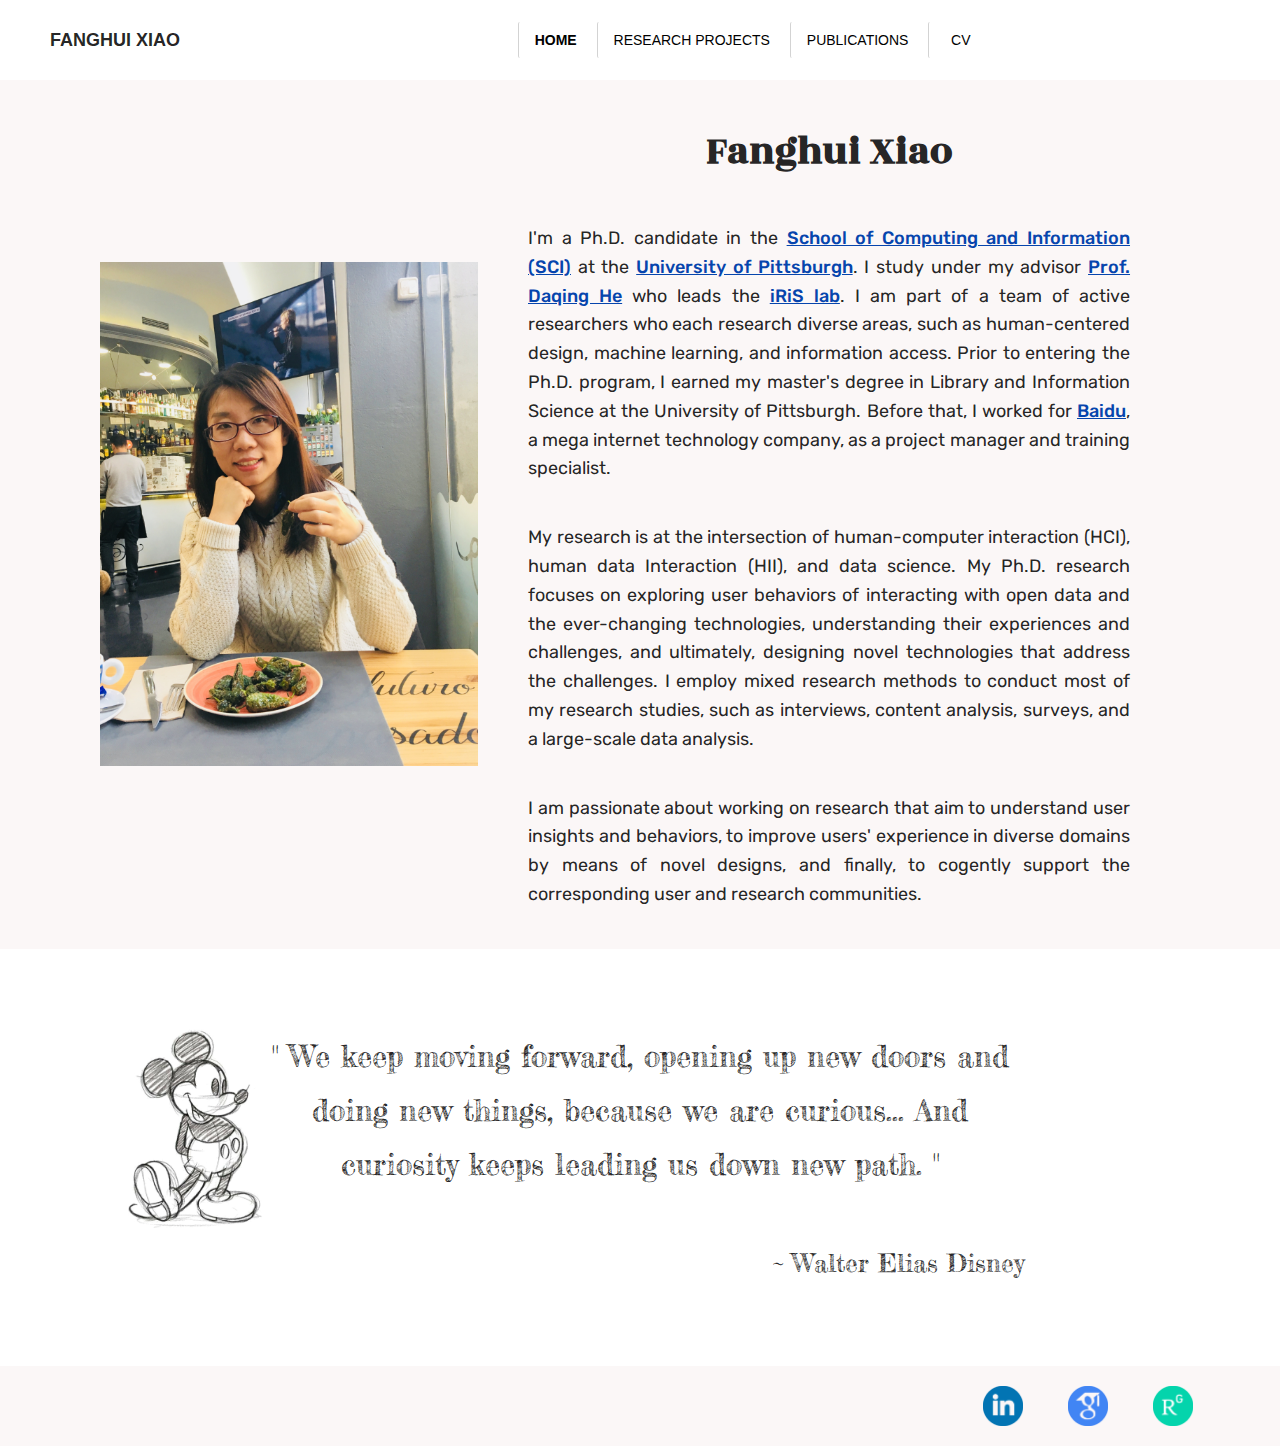
==== index.html @ 2501ea3d "Version 1.2" ====
<HTML xmlns:v="urn:schemas-microsoft-com:vml" xmlns:o="urn:schemas-microsoft-com:office:office">
<HEAD>
    <META http-equiv="Content-Type" content="text/html;charset=gb2312">
    <TITLE>Welcome to Fanghui Xiao Homepage</TITLE>
    <meta http-equiv="pragma" content="no-cache">
    <meta http-equiv="cache-control" content="no-cache, must-revalidate">
    <meta http-equiv="expires" content="0">
    <meta http-equiv="Content-Type" content="text/html; charset=gb2312">
    <meta name="viewport" content="user-scalable=no">
    <meta name="viewport" content="initial-scale=1,maximum-scale=1">
    <link rel="stylesheet" href="css/material.min.css">
    <link rel="stylesheet" href="css/homePage.css">
    <link rel="stylesheet" href="https://fonts.googleapis.com/icon?family=Material+Icons">
    <link rel="preconnect" href="https://fonts.googleapis.com">
    <link rel="preconnect" href="https://fonts.gstatic.com" crossorigin>
    <link href="https://fonts.googleapis.com/css2?family=Rozha+One&display=swap" rel="stylesheet">
    <link href="https://fonts.googleapis.com/css2?family=Fredericka+the+Great&display=swap" rel="stylesheet">
    <link href="https://fonts.googleapis.com/css2?family=Rubik&display=swap" rel="stylesheet">
    <script type="text/javascript" src="js/material.min.js"></script>
    <script type="text/javascript" src="js/jquery-3.6.0.min.js"></script>
    <script type="text/javascript" src="js/indexSetup.js"></script>
    <script type="text/javascript" src="js/publicAction.js"></script>

</HEAD>
<BODY>
    <div id="homePage">
        <div id='mhead'>
            <div id='mName' onClick="jumpPage(this.id);">FANGHUI XIAO</div>
            <div id='mMenu'>
                <button id='homeBtn' class="mButton btnAct mdl-button mdl-js-button mdl-js-ripple-effect" onClick="jumpPage(this.id);">
                    Home
                </button>
                <button id='researchBtn' class="mButton mdl-button mdl-js-button mdl-js-ripple-effect" onClick="jumpPage(this.id);">
                    Research Projects
                </button>
                <button id='publicationsBtn' class="mButton mdl-button mdl-js-button mdl-js-ripple-effect" onClick="jumpPage(this.id);">
                    Publications
                </button>
                <button id='cvBtn' class="mButton mdl-button mdl-js-button mdl-js-ripple-effect" onClick="jumpPage(this.id);">
                    CV
                </button>
            </div>
        </div>
        <div id='mbody'>
            <div id='introBx'>
                <div id='intro'>
                    <div id="photoBx">
                        <img class='photo' src="css/images/SunnyXiao.jpg">
                    </div>
                    <div id='introTxtBx'>
                        <div class='introNameTxt'>Fanghui Xiao</div>
                        <div class='introTxt'>I'm a Ph.D. candidate in the <a style="color:#0645AD" href="https://www.sci.pitt.edu/">School of Computing and Information (SCI)</a> at the <a style="color:#0645AD" href="https://www.pitt.edu/">University of Pittsburgh</a>. I study under my advisor <a style="color:#0645AD" href="https://sites.pitt.edu/~dah44/">Prof. Daqing He</a> who leads the <a style="color:#0645AD" href="http://crystal.exp.sis.pitt.edu:8080/iris/">iRiS lab</a>. I am part of a team of active researchers who each research diverse areas, such as human-centered design, machine learning, and information access. Prior to entering the Ph.D. program, I earned my master's degree in Library and Information Science at the University of Pittsburgh. Before that, I worked for <a style="color:#0645AD" href="https://www.baidu.com/">Baidu</a>, a mega internet technology company, as a project manager and training specialist.</div>
                        <div class='introTxt'>My research is at the intersection of human-computer interaction (HCI), human data Interaction (HII), and data science. My Ph.D. research focuses on exploring user behaviors of interacting with open data and the ever-changing technologies, understanding their experiences and challenges, and ultimately, designing novel technologies that address the challenges. I employ mixed research methods to conduct most of my research studies, such as interviews, content analysis, surveys, and a large-scale data analysis.</div>
                        <div class='introTxt'>I am passionate about working on research that aim to understand user insights and behaviors, to improve users' experience in diverse domains by means of novel designs, and finally, to cogently support the corresponding user and research communities.</div>
                    </div>
                </div>
            </div>
            <div id='mottoBx'>
                <div id='mickyBx'>
                    <img class='photo' src="css/images/micky.png"/>
                </div>
                <div id='mottoTxt'>
                    " We keep moving forward, opening up new doors and doing new things, because we are curious... And curiosity keeps leading us down new path. "
                </div>
                <div id='mottoName'>
                    ~ Walter Elias Disney
                </div>
            </div>
        </div>
        <div id='mfoot'>
            <div id='mIconBx'>
                <div class='linkBx'>
                    <a href="https://www.linkedin.com/in/fanghui-xiao0304/">
                        <img class='linkIcon' src="css/images/LinkedIn_icon.png">
                    </a>
                </div>
                <div class='linkBx'>
                    <a href="https://scholar.google.com/citations?user=U2pZasgAAAAJ&hl=en">
                        <img class='linkIcon' src="css/images/GoogleScholar_icon.png">
                    </a>
                </div>
                <div class='linkBx'>
                    <a href="https://www.researchgate.net/profile/Fanghui-Xiao/">
                        <img class='linkIcon' src="css/images/ResearchGate_icon.png">
                    </a>
                </div>
            </div>
        </div>
    </div>
</BODY>
</HTML>
---- css/material.min.css ----
/**
 * material-design-lite - Material Design Components in CSS, JS and HTML
 * @version v1.3.0
 * @license Apache-2.0
 * @copyright 2015 Google, Inc.
 * @link https://github.com/google/material-design-lite
 */
@charset "UTF-8";html{color:rgba(0,0,0,.87)}::-moz-selection{background:#b3d4fc;text-shadow:none}::selection{background:#b3d4fc;text-shadow:none}hr{display:block;height:1px;border:0;border-top:1px solid #ccc;margin:1em 0;padding:0}audio,canvas,iframe,img,svg,video{vertical-align:middle}fieldset{border:0;margin:0;padding:0}textarea{resize:vertical}.browserupgrade{margin:.2em 0;background:#ccc;color:#000;padding:.2em 0}.hidden{display:none!important}.visuallyhidden{border:0;clip:rect(0 0 0 0);height:1px;margin:-1px;overflow:hidden;padding:0;position:absolute;width:1px}.visuallyhidden.focusable:active,.visuallyhidden.focusable:focus{clip:auto;height:auto;margin:0;overflow:visible;position:static;width:auto}.invisible{visibility:hidden}.clearfix:before,.clearfix:after{content:" ";display:table}.clearfix:after{clear:both}@media print{*,*:before,*:after,*:first-letter{background:transparent!important;color:#000!important;box-shadow:none!important}a,a:visited{text-decoration:underline}a[href]:after{content:" (" attr(href)")"}abbr[title]:after{content:" (" attr(title)")"}a[href^="#"]:after,a[href^="javascript:"]:after{content:""}pre,blockquote{border:1px solid #999;page-break-inside:avoid}thead{display:table-header-group}tr,img{page-break-inside:avoid}img{max-width:100%!important}p,h2,h3{orphans:3;widows:3}h2,h3{page-break-after:avoid}}a,.mdl-accordion,.mdl-button,.mdl-card,.mdl-checkbox,.mdl-dropdown-menu,.mdl-icon-toggle,.mdl-item,.mdl-radio,.mdl-slider,.mdl-switch,.mdl-tabs__tab{-webkit-tap-highlight-color:transparent;-webkit-tap-highlight-color:rgba(255,255,255,0)}html{width:100%;height:100%;-ms-touch-action:manipulation;touch-action:manipulation}body{width:100%;min-height:100%;margin:0}main{display:block}*[hidden]{display:none!important}html,body{font-family:"Helvetica","Arial",sans-serif;font-size:14px;font-weight:400;line-height:20px}h1,h2,h3,h4,h5,h6,p{padding:0}h1 small,h2 small,h3 small,h4 small,h5 small,h6 small{font-family:"Roboto","Helvetica","Arial",sans-serif;font-weight:400;line-height:1.35;letter-spacing:-.02em;opacity:.54;font-size:.6em}h1{font-size:56px;line-height:1.35;letter-spacing:-.02em;margin:24px 0}h1,h2{font-family:"Roboto","Helvetica","Arial",sans-serif;font-weight:400}h2{font-size:45px;line-height:48px}h2,h3{margin:24px 0}h3{font-size:34px;line-height:40px}h3,h4{font-family:"Roboto","Helvetica","Arial",sans-serif;font-weight:400}h4{font-size:24px;line-height:32px;-moz-osx-font-smoothing:grayscale;margin:24px 0 16px}h5{font-size:20px;font-weight:500;line-height:1;letter-spacing:.02em}h5,h6{font-family:"Roboto","Helvetica","Arial",sans-serif;margin:24px 0 16px}h6{font-size:16px;letter-spacing:.04em}h6,p{font-weight:400;line-height:24px}p{font-size:14px;letter-spacing:0;margin:0 0 16px}a{color:#ff4081;font-weight:500}blockquote{font-family:"Roboto","Helvetica","Arial",sans-serif;position:relative;font-size:24px;font-weight:300;font-style:italic;line-height:1.35;letter-spacing:.08em}blockquote:before{position:absolute;left:-.5em;content:'“'}blockquote:after{content:'”';margin-left:-.05em}mark{background-color:#f4ff81}dt{font-weight:700}address{font-size:12px;line-height:1;font-style:normal}address,ul,ol{font-weight:400;letter-spacing:0}ul,ol{font-size:14px;line-height:24px}.mdl-typography--display-4,.mdl-typography--display-4-color-contrast{font-family:"Roboto","Helvetica","Arial",sans-serif;font-size:112px;font-weight:300;line-height:1;letter-spacing:-.04em}.mdl-typography--display-4-color-contrast{opacity:.54}.mdl-typography--display-3,.mdl-typography--display-3-color-contrast{font-family:"Roboto","Helvetica","Arial",sans-serif;font-size:56px;font-weight:400;line-height:1.35;letter-spacing:-.02em}.mdl-typography--display-3-color-contrast{opacity:.54}.mdl-typography--display-2,.mdl-typography--display-2-color-contrast{font-family:"Roboto","Helvetica","Arial",sans-serif;font-size:45px;font-weight:400;line-height:48px}.mdl-typography--display-2-color-contrast{opacity:.54}.mdl-typography--display-1,.mdl-typography--display-1-color-contrast{font-family:"Roboto","Helvetica","Arial",sans-serif;font-size:34px;font-weight:400;line-height:40px}.mdl-typography--display-1-color-contrast{opacity:.54}.mdl-typography--headline,.mdl-typography--headline-color-contrast{font-family:"Roboto","Helvetica","Arial",sans-serif;font-size:24px;font-weight:400;line-height:32px;-moz-osx-font-smoothing:grayscale}.mdl-typography--headline-color-contrast{opacity:.87}.mdl-typography--title,.mdl-typography--title-color-contrast{font-family:"Roboto","Helvetica","Arial",sans-serif;font-size:20px;font-weight:500;line-height:1;letter-spacing:.02em}.mdl-typography--title-color-contrast{opacity:.87}.mdl-typography--subhead,.mdl-typography--subhead-color-contrast{font-family:"Roboto","Helvetica","Arial",sans-serif;font-size:16px;font-weight:400;line-height:24px;letter-spacing:.04em}.mdl-typography--subhead-color-contrast{opacity:.87}.mdl-typography--body-2,.mdl-typography--body-2-color-contrast{font-size:14px;font-weight:700;line-height:24px;letter-spacing:0}.mdl-typography--body-2-color-contrast{opacity:.87}.mdl-typography--body-1,.mdl-typography--body-1-color-contrast{font-size:14px;font-weight:400;line-height:24px;letter-spacing:0}.mdl-typography--body-1-color-contrast{opacity:.87}.mdl-typography--body-2-force-preferred-font,.mdl-typography--body-2-force-preferred-font-color-contrast{font-family:"Roboto","Helvetica","Arial",sans-serif;font-size:14px;font-weight:500;line-height:24px;letter-spacing:0}.mdl-typography--body-2-force-preferred-font-color-contrast{opacity:.87}.mdl-typography--body-1-force-preferred-font,.mdl-typography--body-1-force-preferred-font-color-contrast{font-family:"Roboto","Helvetica","Arial",sans-serif;font-size:14px;font-weight:400;line-height:24px;letter-spacing:0}.mdl-typography--body-1-force-preferred-font-color-contrast{opacity:.87}.mdl-typography--caption,.mdl-typography--caption-force-preferred-font{font-size:12px;font-weight:400;line-height:1;letter-spacing:0}.mdl-typography--caption-force-preferred-font{font-family:"Roboto","Helvetica","Arial",sans-serif}.mdl-typography--caption-color-contrast,.mdl-typography--caption-force-preferred-font-color-contrast{font-size:12px;font-weight:400;line-height:1;letter-spacing:0;opacity:.54}.mdl-typography--caption-force-preferred-font-color-contrast,.mdl-typography--menu{font-family:"Roboto","Helvetica","Arial",sans-serif}.mdl-typography--menu{font-size:14px;font-weight:500;line-height:1;letter-spacing:0}.mdl-typography--menu-color-contrast{opacity:.87}.mdl-typography--menu-color-contrast,.mdl-typography--button,.mdl-typography--button-color-contrast{font-family:"Roboto","Helvetica","Arial",sans-serif;font-size:14px;font-weight:500;line-height:1;letter-spacing:0}.mdl-typography--button,.mdl-typography--button-color-contrast{text-transform:uppercase}.mdl-typography--button-color-contrast{opacity:.87}.mdl-typography--text-left{text-align:left}.mdl-typography--text-right{text-align:right}.mdl-typography--text-center{text-align:center}.mdl-typography--text-justify{text-align:justify}.mdl-typography--text-nowrap{white-space:nowrap}.mdl-typography--text-lowercase{text-transform:lowercase}.mdl-typography--text-uppercase{text-transform:uppercase}.mdl-typography--text-capitalize{text-transform:capitalize}.mdl-typography--font-thin{font-weight:200!important}.mdl-typography--font-light{font-weight:300!important}.mdl-typography--font-regular{font-weight:400!important}.mdl-typography--font-medium{font-weight:500!important}.mdl-typography--font-bold{font-weight:700!important}.mdl-typography--font-black{font-weight:900!important}.material-icons{font-family:'Material Icons';font-weight:400;font-style:normal;font-size:24px;line-height:1;letter-spacing:normal;text-transform:none;display:inline-block;word-wrap:normal;-moz-font-feature-settings:'liga';font-feature-settings:'liga';-webkit-font-feature-settings:'liga';-webkit-font-smoothing:antialiased}.mdl-color-text--red{color:#f44336 !important}.mdl-color--red{background-color:#f44336 !important}.mdl-color-text--red-50{color:#ffebee !important}.mdl-color--red-50{background-color:#ffebee !important}.mdl-color-text--red-100{color:#ffcdd2 !important}.mdl-color--red-100{background-color:#ffcdd2 !important}.mdl-color-text--red-200{color:#ef9a9a !important}.mdl-color--red-200{background-color:#ef9a9a !important}.mdl-color-text--red-300{color:#e57373 !important}.mdl-color--red-300{background-color:#e57373 !important}.mdl-color-text--red-400{color:#ef5350 !important}.mdl-color--red-400{background-color:#ef5350 !important}.mdl-color-text--red-500{color:#f44336 !important}.mdl-color--red-500{background-color:#f44336 !important}.mdl-color-text--red-600{color:#e53935 !important}.mdl-color--red-600{background-color:#e53935 !important}.mdl-color-text--red-700{color:#d32f2f !important}.mdl-color--red-700{background-color:#d32f2f !important}.mdl-color-text--red-800{color:#c62828 !important}.mdl-color--red-800{background-color:#c62828 !important}.mdl-color-text--red-900{color:#b71c1c !important}.mdl-color--red-900{background-color:#b71c1c !important}.mdl-color-text--red-A100{color:#ff8a80 !important}.mdl-color--red-A100{background-color:#ff8a80 !important}.mdl-color-text--red-A200{color:#ff5252 !important}.mdl-color--red-A200{background-color:#ff5252 !important}.mdl-color-text--red-A400{color:#ff1744 !important}.mdl-color--red-A400{background-color:#ff1744 !important}.mdl-color-text--red-A700{color:#d50000 !important}.mdl-color--red-A700{background-color:#d50000 !important}.mdl-color-text--pink{color:#e91e63 !important}.mdl-color--pink{background-color:#e91e63 !important}.mdl-color-text--pink-50{color:#fce4ec !important}.mdl-color--pink-50{background-color:#fce4ec !important}.mdl-color-text--pink-100{color:#f8bbd0 !important}.mdl-color--pink-100{background-color:#f8bbd0 !important}.mdl-color-text--pink-200{color:#f48fb1 !important}.mdl-color--pink-200{background-color:#f48fb1 !important}.mdl-color-text--pink-300{color:#f06292 !important}.mdl-color--pink-300{background-color:#f06292 !important}.mdl-color-text--pink-400{color:#ec407a !important}.mdl-color--pink-400{background-color:#ec407a !important}.mdl-color-text--pink-500{color:#e91e63 !important}.mdl-color--pink-500{background-color:#e91e63 !important}.mdl-color-text--pink-600{color:#d81b60 !important}.mdl-color--pink-600{background-color:#d81b60 !important}.mdl-color-text--pink-700{color:#c2185b !important}.mdl-color--pink-700{background-color:#c2185b !important}.mdl-color-text--pink-800{color:#ad1457 !important}.mdl-color--pink-800{background-color:#ad1457 !important}.mdl-color-text--pink-900{color:#880e4f !important}.mdl-color--pink-900{background-color:#880e4f !important}.mdl-color-text--pink-A100{color:#ff80ab !important}.mdl-color--pink-A100{background-color:#ff80ab !important}.mdl-color-text--pink-A200{color:#ff4081 !important}.mdl-color--pink-A200{background-color:#ff4081 !important}.mdl-color-text--pink-A400{color:#f50057 !important}.mdl-color--pink-A400{background-color:#f50057 !important}.mdl-color-text--pink-A700{color:#c51162 !important}.mdl-color--pink-A700{background-color:#c51162 !important}.mdl-color-text--purple{color:#9c27b0 !important}.mdl-color--purple{background-color:#9c27b0 !important}.mdl-color-text--purple-50{color:#f3e5f5 !important}.mdl-color--purple-50{background-color:#f3e5f5 !important}.mdl-color-text--purple-100{color:#e1bee7 !important}.mdl-color--purple-100{background-color:#e1bee7 !important}.mdl-color-text--purple-200{color:#ce93d8 !important}.mdl-color--purple-200{background-color:#ce93d8 !important}.mdl-color-text--purple-300{color:#ba68c8 !important}.mdl-color--purple-300{background-color:#ba68c8 !important}.mdl-color-text--purple-400{color:#ab47bc !important}.mdl-color--purple-400{background-color:#ab47bc !important}.mdl-color-text--purple-500{color:#9c27b0 !important}.mdl-color--purple-500{background-color:#9c27b0 !important}.mdl-color-text--purple-600{color:#8e24aa !important}.mdl-color--purple-600{background-color:#8e24aa !important}.mdl-color-text--purple-700{color:#7b1fa2 !important}.mdl-color--purple-700{background-color:#7b1fa2 !important}.mdl-color-text--purple-800{color:#6a1b9a !important}.mdl-color--purple-800{background-color:#6a1b9a !important}.mdl-color-text--purple-900{color:#4a148c !important}.mdl-color--purple-900{background-color:#4a148c !important}.mdl-color-text--purple-A100{color:#ea80fc !important}.mdl-color--purple-A100{background-color:#ea80fc !important}.mdl-color-text--purple-A200{color:#e040fb !important}.mdl-color--purple-A200{background-color:#e040fb !important}.mdl-color-text--purple-A400{color:#d500f9 !important}.mdl-color--purple-A400{background-color:#d500f9 !important}.mdl-color-text--purple-A700{color:#a0f !important}.mdl-color--purple-A700{background-color:#a0f !important}.mdl-color-text--deep-purple{color:#673ab7 !important}.mdl-color--deep-purple{background-color:#673ab7 !important}.mdl-color-text--deep-purple-50{color:#ede7f6 !important}.mdl-color--deep-purple-50{background-color:#ede7f6 !important}.mdl-color-text--deep-purple-100{color:#d1c4e9 !important}.mdl-color--deep-purple-100{background-color:#d1c4e9 !important}.mdl-color-text--deep-purple-200{color:#b39ddb !important}.mdl-color--deep-purple-200{background-color:#b39ddb !important}.mdl-color-text--deep-purple-300{color:#9575cd !important}.mdl-color--deep-purple-300{background-color:#9575cd !important}.mdl-color-text--deep-purple-400{color:#7e57c2 !important}.mdl-color--deep-purple-400{background-color:#7e57c2 !important}.mdl-color-text--deep-purple-500{color:#673ab7 !important}.mdl-color--deep-purple-500{background-color:#673ab7 !important}.mdl-color-text--deep-purple-600{color:#5e35b1 !important}.mdl-color--deep-purple-600{background-color:#5e35b1 !important}.mdl-color-text--deep-purple-700{color:#512da8 !important}.mdl-color--deep-purple-700{background-color:#512da8 !important}.mdl-color-text--deep-purple-800{color:#4527a0 !important}.mdl-color--deep-purple-800{background-color:#4527a0 !important}.mdl-color-text--deep-purple-900{color:#311b92 !important}.mdl-color--deep-purple-900{background-color:#311b92 !important}.mdl-color-text--deep-purple-A100{color:#b388ff !important}.mdl-color--deep-purple-A100{background-color:#b388ff !important}.mdl-color-text--deep-purple-A200{color:#7c4dff !important}.mdl-color--deep-purple-A200{background-color:#7c4dff !important}.mdl-color-text--deep-purple-A400{color:#651fff !important}.mdl-color--deep-purple-A400{background-color:#651fff !important}.mdl-color-text--deep-purple-A700{color:#6200ea !important}.mdl-color--deep-purple-A700{background-color:#6200ea !important}.mdl-color-text--indigo{color:#3f51b5 !important}.mdl-color--indigo{background-color:#3f51b5 !important}.mdl-color-text--indigo-50{color:#e8eaf6 !important}.mdl-color--indigo-50{background-color:#e8eaf6 !important}.mdl-color-text--indigo-100{color:#c5cae9 !important}.mdl-color--indigo-100{background-color:#c5cae9 !important}.mdl-color-text--indigo-200{color:#9fa8da !important}.mdl-color--indigo-200{background-color:#9fa8da !important}.mdl-color-text--indigo-300{color:#7986cb !important}.mdl-color--indigo-300{background-color:#7986cb !important}.mdl-color-text--indigo-400{color:#5c6bc0 !important}.mdl-color--indigo-400{background-color:#5c6bc0 !important}.mdl-color-text--indigo-500{color:#3f51b5 !important}.mdl-color--indigo-500{background-color:#3f51b5 !important}.mdl-color-text--indigo-600{color:#3949ab !important}.mdl-color--indigo-600{background-color:#3949ab !important}.mdl-color-text--indigo-700{color:#303f9f !important}.mdl-color--indigo-700{background-color:#303f9f !important}.mdl-color-text--indigo-800{color:#283593 !important}.mdl-color--indigo-800{background-color:#283593 !important}.mdl-color-text--indigo-900{color:#1a237e !important}.mdl-color--indigo-900{background-color:#1a237e !important}.mdl-color-text--indigo-A100{color:#8c9eff !important}.mdl-color--indigo-A100{background-color:#8c9eff !important}.mdl-color-text--indigo-A200{color:#536dfe !important}.mdl-color--indigo-A200{background-color:#536dfe !important}.mdl-color-text--indigo-A400{color:#3d5afe !important}.mdl-color--indigo-A400{background-color:#3d5afe !important}.mdl-color-text--indigo-A700{color:#304ffe !important}.mdl-color--indigo-A700{background-color:#304ffe !important}.mdl-color-text--blue{color:#2196f3 !important}.mdl-color--blue{background-color:#2196f3 !important}.mdl-color-text--blue-50{color:#e3f2fd !important}.mdl-color--blue-50{background-color:#e3f2fd !important}.mdl-color-text--blue-100{color:#bbdefb !important}.mdl-color--blue-100{background-color:#bbdefb !important}.mdl-color-text--blue-200{color:#90caf9 !important}.mdl-color--blue-200{background-color:#90caf9 !important}.mdl-color-text--blue-300{color:#64b5f6 !important}.mdl-color--blue-300{background-color:#64b5f6 !important}.mdl-color-text--blue-400{color:#42a5f5 !important}.mdl-color--blue-400{background-color:#42a5f5 !important}.mdl-color-text--blue-500{color:#2196f3 !important}.mdl-color--blue-500{background-color:#2196f3 !important}.mdl-color-text--blue-600{color:#1e88e5 !important}.mdl-color--blue-600{background-color:#1e88e5 !important}.mdl-color-text--blue-700{color:#1976d2 !important}.mdl-color--blue-700{background-color:#1976d2 !important}.mdl-color-text--blue-800{color:#1565c0 !important}.mdl-color--blue-800{background-color:#1565c0 !important}.mdl-color-text--blue-900{color:#0d47a1 !important}.mdl-color--blue-900{background-color:#0d47a1 !important}.mdl-color-text--blue-A100{color:#82b1ff !important}.mdl-color--blue-A100{background-color:#82b1ff !important}.mdl-color-text--blue-A200{color:#448aff !important}.mdl-color--blue-A200{background-color:#448aff !important}.mdl-color-text--blue-A400{color:#2979ff !important}.mdl-color--blue-A400{background-color:#2979ff !important}.mdl-color-text--blue-A700{color:#2962ff !important}.mdl-color--blue-A700{background-color:#2962ff !important}.mdl-color-text--light-blue{color:#03a9f4 !important}.mdl-color--light-blue{background-color:#03a9f4 !important}.mdl-color-text--light-blue-50{color:#e1f5fe !important}.mdl-color--light-blue-50{background-color:#e1f5fe !important}.mdl-color-text--light-blue-100{color:#b3e5fc !important}.mdl-color--light-blue-100{background-color:#b3e5fc !important}.mdl-color-text--light-blue-200{color:#81d4fa !important}.mdl-color--light-blue-200{background-color:#81d4fa !important}.mdl-color-text--light-blue-300{color:#4fc3f7 !important}.mdl-color--light-blue-300{background-color:#4fc3f7 !important}.mdl-color-text--light-blue-400{color:#29b6f6 !important}.mdl-color--light-blue-400{background-color:#29b6f6 !important}.mdl-color-text--light-blue-500{color:#03a9f4 !important}.mdl-color--light-blue-500{background-color:#03a9f4 !important}.mdl-color-text--light-blue-600{color:#039be5 !important}.mdl-color--light-blue-600{background-color:#039be5 !important}.mdl-color-text--light-blue-700{color:#0288d1 !important}.mdl-color--light-blue-700{background-color:#0288d1 !important}.mdl-color-text--light-blue-800{color:#0277bd !important}.mdl-color--light-blue-800{background-color:#0277bd !important}.mdl-color-text--light-blue-900{color:#01579b !important}.mdl-color--light-blue-900{background-color:#01579b !important}.mdl-color-text--light-blue-A100{color:#80d8ff !important}.mdl-color--light-blue-A100{background-color:#80d8ff !important}.mdl-color-text--light-blue-A200{color:#40c4ff !important}.mdl-color--light-blue-A200{background-color:#40c4ff !important}.mdl-color-text--light-blue-A400{color:#00b0ff !important}.mdl-color--light-blue-A400{background-color:#00b0ff !important}.mdl-color-text--light-blue-A700{color:#0091ea !important}.mdl-color--light-blue-A700{background-color:#0091ea !important}.mdl-color-text--cyan{color:#00bcd4 !important}.mdl-color--cyan{background-color:#00bcd4 !important}.mdl-color-text--cyan-50{color:#e0f7fa !important}.mdl-color--cyan-50{background-color:#e0f7fa !important}.mdl-color-text--cyan-100{color:#b2ebf2 !important}.mdl-color--cyan-100{background-color:#b2ebf2 !important}.mdl-color-text--cyan-200{color:#80deea !important}.mdl-color--cyan-200{background-color:#80deea !important}.mdl-color-text--cyan-300{color:#4dd0e1 !important}.mdl-color--cyan-300{background-color:#4dd0e1 !important}.mdl-color-text--cyan-400{color:#26c6da !important}.mdl-color--cyan-400{background-color:#26c6da !important}.mdl-color-text--cyan-500{color:#00bcd4 !important}.mdl-color--cyan-500{background-color:#00bcd4 !important}.mdl-color-text--cyan-600{color:#00acc1 !important}.mdl-color--cyan-600{background-color:#00acc1 !important}.mdl-color-text--cyan-700{color:#0097a7 !important}.mdl-color--cyan-700{background-color:#0097a7 !important}.mdl-color-text--cyan-800{color:#00838f !important}.mdl-color--cyan-800{background-color:#00838f !important}.mdl-color-text--cyan-900{color:#006064 !important}.mdl-color--cyan-900{background-color:#006064 !important}.mdl-color-text--cyan-A100{color:#84ffff !important}.mdl-color--cyan-A100{background-color:#84ffff !important}.mdl-color-text--cyan-A200{color:#18ffff !important}.mdl-color--cyan-A200{background-color:#18ffff !important}.mdl-color-text--cyan-A400{color:#00e5ff !important}.mdl-color--cyan-A400{background-color:#00e5ff !important}.mdl-color-text--cyan-A700{color:#00b8d4 !important}.mdl-color--cyan-A700{background-color:#00b8d4 !important}.mdl-color-text--teal{color:#009688 !important}.mdl-color--teal{background-color:#009688 !important}.mdl-color-text--teal-50{color:#e0f2f1 !important}.mdl-color--teal-50{background-color:#e0f2f1 !important}.mdl-color-text--teal-100{color:#b2dfdb !important}.mdl-color--teal-100{background-color:#b2dfdb !important}.mdl-color-text--teal-200{color:#80cbc4 !important}.mdl-color--teal-200{background-color:#80cbc4 !important}.mdl-color-text--teal-300{color:#4db6ac !important}.mdl-color--teal-300{background-color:#4db6ac !important}.mdl-color-text--teal-400{color:#26a69a !important}.mdl-color--teal-400{background-color:#26a69a !important}.mdl-color-text--teal-500{color:#009688 !important}.mdl-color--teal-500{background-color:#009688 !important}.mdl-color-text--teal-600{color:#00897b !important}.mdl-color--teal-600{background-color:#00897b !important}.mdl-color-text--teal-700{color:#00796b !important}.mdl-color--teal-700{background-color:#00796b !important}.mdl-color-text--teal-800{color:#00695c !important}.mdl-color--teal-800{background-color:#00695c !important}.mdl-color-text--teal-900{color:#004d40 !important}.mdl-color--teal-900{background-color:#004d40 !important}.mdl-color-text--teal-A100{color:#a7ffeb !important}.mdl-color--teal-A100{background-color:#a7ffeb !important}.mdl-color-text--teal-A200{color:#64ffda !important}.mdl-color--teal-A200{background-color:#64ffda !important}.mdl-color-text--teal-A400{color:#1de9b6 !important}.mdl-color--teal-A400{background-color:#1de9b6 !important}.mdl-color-text--teal-A700{color:#00bfa5 !important}.mdl-color--teal-A700{background-color:#00bfa5 !important}.mdl-color-text--green{color:#4caf50 !important}.mdl-color--green{background-color:#4caf50 !important}.mdl-color-text--green-50{color:#e8f5e9 !important}.mdl-color--green-50{background-color:#e8f5e9 !important}.mdl-color-text--green-100{color:#c8e6c9 !important}.mdl-color--green-100{background-color:#c8e6c9 !important}.mdl-color-text--green-200{color:#a5d6a7 !important}.mdl-color--green-200{background-color:#a5d6a7 !important}.mdl-color-text--green-300{color:#81c784 !important}.mdl-color--green-300{background-color:#81c784 !important}.mdl-color-text--green-400{color:#66bb6a !important}.mdl-color--green-400{background-color:#66bb6a !important}.mdl-color-text--green-500{color:#4caf50 !important}.mdl-color--green-500{background-color:#4caf50 !important}.mdl-color-text--green-600{color:#43a047 !important}.mdl-color--green-600{background-color:#43a047 !important}.mdl-color-text--green-700{color:#388e3c !important}.mdl-color--green-700{background-color:#388e3c !important}.mdl-color-text--green-800{color:#2e7d32 !important}.mdl-color--green-800{background-color:#2e7d32 !important}.mdl-color-text--green-900{color:#1b5e20 !important}.mdl-color--green-900{background-color:#1b5e20 !important}.mdl-color-text--green-A100{color:#b9f6ca !important}.mdl-color--green-A100{background-color:#b9f6ca !important}.mdl-color-text--green-A200{color:#69f0ae !important}.mdl-color--green-A200{background-color:#69f0ae !important}.mdl-color-text--green-A400{color:#00e676 !important}.mdl-color--green-A400{background-color:#00e676 !important}.mdl-color-text--green-A700{color:#00c853 !important}.mdl-color--green-A700{background-color:#00c853 !important}.mdl-color-text--light-green{color:#8bc34a !important}.mdl-color--light-green{background-color:#8bc34a !important}.mdl-color-text--light-green-50{color:#f1f8e9 !important}.mdl-color--light-green-50{background-color:#f1f8e9 !important}.mdl-color-text--light-green-100{color:#dcedc8 !important}.mdl-color--light-green-100{background-color:#dcedc8 !important}.mdl-color-text--light-green-200{color:#c5e1a5 !important}.mdl-color--light-green-200{background-color:#c5e1a5 !important}.mdl-color-text--light-green-300{color:#aed581 !important}.mdl-color--light-green-300{background-color:#aed581 !important}.mdl-color-text--light-green-400{color:#9ccc65 !important}.mdl-color--light-green-400{background-color:#9ccc65 !important}.mdl-color-text--light-green-500{color:#8bc34a !important}.mdl-color--light-green-500{background-color:#8bc34a !important}.mdl-color-text--light-green-600{color:#7cb342 !important}.mdl-color--light-green-600{background-color:#7cb342 !important}.mdl-color-text--light-green-700{color:#689f38 !important}.mdl-color--light-green-700{background-color:#689f38 !important}.mdl-color-text--light-green-800{color:#558b2f !important}.mdl-color--light-green-800{background-color:#558b2f !important}.mdl-color-text--light-green-900{color:#33691e !important}.mdl-color--light-green-900{background-color:#33691e !important}.mdl-color-text--light-green-A100{color:#ccff90 !important}.mdl-color--light-green-A100{background-color:#ccff90 !important}.mdl-color-text--light-green-A200{color:#b2ff59 !important}.mdl-color--light-green-A200{background-color:#b2ff59 !important}.mdl-color-text--light-green-A400{color:#76ff03 !important}.mdl-color--light-green-A400{background-color:#76ff03 !important}.mdl-color-text--light-green-A700{color:#64dd17 !important}.mdl-color--light-green-A700{background-color:#64dd17 !important}.mdl-color-text--lime{color:#cddc39 !important}.mdl-color--lime{background-color:#cddc39 !important}.mdl-color-text--lime-50{color:#f9fbe7 !important}.mdl-color--lime-50{background-color:#f9fbe7 !important}.mdl-color-text--lime-100{color:#f0f4c3 !important}.mdl-color--lime-100{background-color:#f0f4c3 !important}.mdl-color-text--lime-200{color:#e6ee9c !important}.mdl-color--lime-200{background-color:#e6ee9c !important}.mdl-color-text--lime-300{color:#dce775 !important}.mdl-color--lime-300{background-color:#dce775 !important}.mdl-color-text--lime-400{color:#d4e157 !important}.mdl-color--lime-400{background-color:#d4e157 !important}.mdl-color-text--lime-500{color:#cddc39 !important}.mdl-color--lime-500{background-color:#cddc39 !important}.mdl-color-text--lime-600{color:#c0ca33 !important}.mdl-color--lime-600{background-color:#c0ca33 !important}.mdl-color-text--lime-700{color:#afb42b !important}.mdl-color--lime-700{background-color:#afb42b !important}.mdl-color-text--lime-800{color:#9e9d24 !important}.mdl-color--lime-800{background-color:#9e9d24 !important}.mdl-color-text--lime-900{color:#827717 !important}.mdl-color--lime-900{background-color:#827717 !important}.mdl-color-text--lime-A100{color:#f4ff81 !important}.mdl-color--lime-A100{background-color:#f4ff81 !important}.mdl-color-text--lime-A200{color:#eeff41 !important}.mdl-color--lime-A200{background-color:#eeff41 !important}.mdl-color-text--lime-A400{color:#c6ff00 !important}.mdl-color--lime-A400{background-color:#c6ff00 !important}.mdl-color-text--lime-A700{color:#aeea00 !important}.mdl-color--lime-A700{background-color:#aeea00 !important}.mdl-color-text--yellow{color:#ffeb3b !important}.mdl-color--yellow{background-color:#ffeb3b !important}.mdl-color-text--yellow-50{color:#fffde7 !important}.mdl-color--yellow-50{background-color:#fffde7 !important}.mdl-color-text--yellow-100{color:#fff9c4 !important}.mdl-color--yellow-100{background-color:#fff9c4 !important}.mdl-color-text--yellow-200{color:#fff59d !important}.mdl-color--yellow-200{background-color:#fff59d !important}.mdl-color-text--yellow-300{color:#fff176 !important}.mdl-color--yellow-300{background-color:#fff176 !important}.mdl-color-text--yellow-400{color:#ffee58 !important}.mdl-color--yellow-400{background-color:#ffee58 !important}.mdl-color-text--yellow-500{color:#ffeb3b !important}.mdl-color--yellow-500{background-color:#ffeb3b !important}.mdl-color-text--yellow-600{color:#fdd835 !important}.mdl-color--yellow-600{background-color:#fdd835 !important}.mdl-color-text--yellow-700{color:#fbc02d !important}.mdl-color--yellow-700{background-color:#fbc02d !important}.mdl-color-text--yellow-800{color:#f9a825 !important}.mdl-color--yellow-800{background-color:#f9a825 !important}.mdl-color-text--yellow-900{color:#f57f17 !important}.mdl-color--yellow-900{background-color:#f57f17 !important}.mdl-color-text--yellow-A100{color:#ffff8d !important}.mdl-color--yellow-A100{background-color:#ffff8d !important}.mdl-color-text--yellow-A200{color:#ff0 !important}.mdl-color--yellow-A200{background-color:#ff0 !important}.mdl-color-text--yellow-A400{color:#ffea00 !important}.mdl-color--yellow-A400{background-color:#ffea00 !important}.mdl-color-text--yellow-A700{color:#ffd600 !important}.mdl-color--yellow-A700{background-color:#ffd600 !important}.mdl-color-text--amber{color:#ffc107 !important}.mdl-color--amber{background-color:#ffc107 !important}.mdl-color-text--amber-50{color:#fff8e1 !important}.mdl-color--amber-50{background-color:#fff8e1 !important}.mdl-color-text--amber-100{color:#ffecb3 !important}.mdl-color--amber-100{background-color:#ffecb3 !important}.mdl-color-text--amber-200{color:#ffe082 !important}.mdl-color--amber-200{background-color:#ffe082 !important}.mdl-color-text--amber-300{color:#ffd54f !important}.mdl-color--amber-300{background-color:#ffd54f !important}.mdl-color-text--amber-400{color:#ffca28 !important}.mdl-color--amber-400{background-color:#ffca28 !important}.mdl-color-text--amber-500{color:#ffc107 !important}.mdl-color--amber-500{background-color:#ffc107 !important}.mdl-color-text--amber-600{color:#ffb300 !important}.mdl-color--amber-600{background-color:#ffb300 !important}.mdl-color-text--amber-700{color:#ffa000 !important}.mdl-color--amber-700{background-color:#ffa000 !important}.mdl-color-text--amber-800{color:#ff8f00 !important}.mdl-color--amber-800{background-color:#ff8f00 !important}.mdl-color-text--amber-900{color:#ff6f00 !important}.mdl-color--amber-900{background-color:#ff6f00 !important}.mdl-color-text--amber-A100{color:#ffe57f !important}.mdl-color--amber-A100{background-color:#ffe57f !important}.mdl-color-text--amber-A200{color:#ffd740 !important}.mdl-color--amber-A200{background-color:#ffd740 !important}.mdl-color-text--amber-A400{color:#ffc400 !important}.mdl-color--amber-A400{background-color:#ffc400 !important}.mdl-color-text--amber-A700{color:#ffab00 !important}.mdl-color--amber-A700{background-color:#ffab00 !important}.mdl-color-text--orange{color:#ff9800 !important}.mdl-color--orange{background-color:#ff9800 !important}.mdl-color-text--orange-50{color:#fff3e0 !important}.mdl-color--orange-50{background-color:#fff3e0 !important}.mdl-color-text--orange-100{color:#ffe0b2 !important}.mdl-color--orange-100{background-color:#ffe0b2 !important}.mdl-color-text--orange-200{color:#ffcc80 !important}.mdl-color--orange-200{background-color:#ffcc80 !important}.mdl-color-text--orange-300{color:#ffb74d !important}.mdl-color--orange-300{background-color:#ffb74d !important}.mdl-color-text--orange-400{color:#ffa726 !important}.mdl-color--orange-400{background-color:#ffa726 !important}.mdl-color-text--orange-500{color:#ff9800 !important}.mdl-color--orange-500{background-color:#ff9800 !important}.mdl-color-text--orange-600{color:#fb8c00 !important}.mdl-color--orange-600{background-color:#fb8c00 !important}.mdl-color-text--orange-700{color:#f57c00 !important}.mdl-color--orange-700{background-color:#f57c00 !important}.mdl-color-text--orange-800{color:#ef6c00 !important}.mdl-color--orange-800{background-color:#ef6c00 !important}.mdl-color-text--orange-900{color:#e65100 !important}.mdl-color--orange-900{background-color:#e65100 !important}.mdl-color-text--orange-A100{color:#ffd180 !important}.mdl-color--orange-A100{background-color:#ffd180 !important}.mdl-color-text--orange-A200{color:#ffab40 !important}.mdl-color--orange-A200{background-color:#ffab40 !important}.mdl-color-text--orange-A400{color:#ff9100 !important}.mdl-color--orange-A400{background-color:#ff9100 !important}.mdl-color-text--orange-A700{color:#ff6d00 !important}.mdl-color--orange-A700{background-color:#ff6d00 !important}.mdl-color-text--deep-orange{color:#ff5722 !important}.mdl-color--deep-orange{background-color:#ff5722 !important}.mdl-color-text--deep-orange-50{color:#fbe9e7 !important}.mdl-color--deep-orange-50{background-color:#fbe9e7 !important}.mdl-color-text--deep-orange-100{color:#ffccbc !important}.mdl-color--deep-orange-100{background-color:#ffccbc !important}.mdl-color-text--deep-orange-200{color:#ffab91 !important}.mdl-color--deep-orange-200{background-color:#ffab91 !important}.mdl-color-text--deep-orange-300{color:#ff8a65 !important}.mdl-color--deep-orange-300{background-color:#ff8a65 !important}.mdl-color-text--deep-orange-400{color:#ff7043 !important}.mdl-color--deep-orange-400{background-color:#ff7043 !important}.mdl-color-text--deep-orange-500{color:#ff5722 !important}.mdl-color--deep-orange-500{background-color:#ff5722 !important}.mdl-color-text--deep-orange-600{color:#f4511e !important}.mdl-color--deep-orange-600{background-color:#f4511e !important}.mdl-color-text--deep-orange-700{color:#e64a19 !important}.mdl-color--deep-orange-700{background-color:#e64a19 !important}.mdl-color-text--deep-orange-800{color:#d84315 !important}.mdl-color--deep-orange-800{background-color:#d84315 !important}.mdl-color-text--deep-orange-900{color:#bf360c !important}.mdl-color--deep-orange-900{background-color:#bf360c !important}.mdl-color-text--deep-orange-A100{color:#ff9e80 !important}.mdl-color--deep-orange-A100{background-color:#ff9e80 !important}.mdl-color-text--deep-orange-A200{color:#ff6e40 !important}.mdl-color--deep-orange-A200{background-color:#ff6e40 !important}.mdl-color-text--deep-orange-A400{color:#ff3d00 !important}.mdl-color--deep-orange-A400{background-color:#ff3d00 !important}.mdl-color-text--deep-orange-A700{color:#dd2c00 !important}.mdl-color--deep-orange-A700{background-color:#dd2c00 !important}.mdl-color-text--brown{color:#795548 !important}.mdl-color--brown{background-color:#795548 !important}.mdl-color-text--brown-50{color:#efebe9 !important}.mdl-color--brown-50{background-color:#efebe9 !important}.mdl-color-text--brown-100{color:#d7ccc8 !important}.mdl-color--brown-100{background-color:#d7ccc8 !important}.mdl-color-text--brown-200{color:#bcaaa4 !important}.mdl-color--brown-200{background-color:#bcaaa4 !important}.mdl-color-text--brown-300{color:#a1887f !important}.mdl-color--brown-300{background-color:#a1887f !important}.mdl-color-text--brown-400{color:#8d6e63 !important}.mdl-color--brown-400{background-color:#8d6e63 !important}.mdl-color-text--brown-500{color:#795548 !important}.mdl-color--brown-500{background-color:#795548 !important}.mdl-color-text--brown-600{color:#6d4c41 !important}.mdl-color--brown-600{background-color:#6d4c41 !important}.mdl-color-text--brown-700{color:#5d4037 !important}.mdl-color--brown-700{background-color:#5d4037 !important}.mdl-color-text--brown-800{color:#4e342e !important}.mdl-color--brown-800{background-color:#4e342e !important}.mdl-color-text--brown-900{color:#3e2723 !important}.mdl-color--brown-900{background-color:#3e2723 !important}.mdl-color-text--grey{color:#9e9e9e !important}.mdl-color--grey{background-color:#9e9e9e !important}.mdl-color-text--grey-50{color:#fafafa !important}.mdl-color--grey-50{background-color:#fafafa !important}.mdl-color-text--grey-100{color:#f5f5f5 !important}.mdl-color--grey-100{background-color:#f5f5f5 !important}.mdl-color-text--grey-200{color:#eee !important}.mdl-color--grey-200{background-color:#eee !important}.mdl-color-text--grey-300{color:#e0e0e0 !important}.mdl-color--grey-300{background-color:#e0e0e0 !important}.mdl-color-text--grey-400{color:#bdbdbd !important}.mdl-color--grey-400{background-color:#bdbdbd !important}.mdl-color-text--grey-500{color:#9e9e9e !important}.mdl-color--grey-500{background-color:#9e9e9e !important}.mdl-color-text--grey-600{color:#757575 !important}.mdl-color--grey-600{background-color:#757575 !important}.mdl-color-text--grey-700{color:#616161 !important}.mdl-color--grey-700{background-color:#616161 !important}.mdl-color-text--grey-800{color:#424242 !important}.mdl-color--grey-800{background-color:#424242 !important}.mdl-color-text--grey-900{color:#212121 !important}.mdl-color--grey-900{background-color:#212121 !important}.mdl-color-text--blue-grey{color:#607d8b !important}.mdl-color--blue-grey{background-color:#607d8b !important}.mdl-color-text--blue-grey-50{color:#eceff1 !important}.mdl-color--blue-grey-50{background-color:#eceff1 !important}.mdl-color-text--blue-grey-100{color:#cfd8dc !important}.mdl-color--blue-grey-100{background-color:#cfd8dc !important}.mdl-color-text--blue-grey-200{color:#b0bec5 !important}.mdl-color--blue-grey-200{background-color:#b0bec5 !important}.mdl-color-text--blue-grey-300{color:#90a4ae !important}.mdl-color--blue-grey-300{background-color:#90a4ae !important}.mdl-color-text--blue-grey-400{color:#78909c !important}.mdl-color--blue-grey-400{background-color:#78909c !important}.mdl-color-text--blue-grey-500{color:#607d8b !important}.mdl-color--blue-grey-500{background-color:#607d8b !important}.mdl-color-text--blue-grey-600{color:#546e7a !important}.mdl-color--blue-grey-600{background-color:#546e7a !important}.mdl-color-text--blue-grey-700{color:#455a64 !important}.mdl-color--blue-grey-700{background-color:#455a64 !important}.mdl-color-text--blue-grey-800{color:#37474f !important}.mdl-color--blue-grey-800{background-color:#37474f !important}.mdl-color-text--blue-grey-900{color:#263238 !important}.mdl-color--blue-grey-900{background-color:#263238 !important}.mdl-color--black{background-color:#000 !important}.mdl-color-text--black{color:#000 !important}.mdl-color--white{background-color:#fff !important}.mdl-color-text--white{color:#fff !important}.mdl-color--primary{background-color:#3f51b5 !important}.mdl-color--primary-contrast{background-color:#fff !important}.mdl-color--primary-dark{background-color:#303f9f !important}.mdl-color--accent{background-color:#ff4081 !important}.mdl-color--accent-contrast{background-color:#fff !important}.mdl-color-text--primary{color:#3f51b5 !important}.mdl-color-text--primary-contrast{color:#fff !important}.mdl-color-text--primary-dark{color:#303f9f !important}.mdl-color-text--accent{color:#ff4081 !important}.mdl-color-text--accent-contrast{color:#fff !important}.mdl-ripple{background:#000;border-radius:50%;height:50px;left:0;opacity:0;pointer-events:none;position:absolute;top:0;-webkit-transform:translate(-50%,-50%);transform:translate(-50%,-50%);width:50px;overflow:hidden}.mdl-ripple.is-animating{transition:transform .3s cubic-bezier(0,0,.2,1),width .3s cubic-bezier(0,0,.2,1),height .3s cubic-bezier(0,0,.2,1),opacity .6s cubic-bezier(0,0,.2,1);transition:transform .3s cubic-bezier(0,0,.2,1),width .3s cubic-bezier(0,0,.2,1),height .3s cubic-bezier(0,0,.2,1),opacity .6s cubic-bezier(0,0,.2,1),-webkit-transform .3s cubic-bezier(0,0,.2,1)}.mdl-ripple.is-visible{opacity:.3}.mdl-animation--default,.mdl-animation--fast-out-slow-in{transition-timing-function:cubic-bezier(.4,0,.2,1)}.mdl-animation--linear-out-slow-in{transition-timing-function:cubic-bezier(0,0,.2,1)}.mdl-animation--fast-out-linear-in{transition-timing-function:cubic-bezier(.4,0,1,1)}.mdl-badge{position:relative;white-space:nowrap;margin-right:24px}.mdl-badge:not([data-badge]){margin-right:auto}.mdl-badge[data-badge]:after{content:attr(data-badge);display:-webkit-flex;display:-ms-flexbox;display:flex;-webkit-flex-direction:row;-ms-flex-direction:row;flex-direction:row;-webkit-flex-wrap:wrap;-ms-flex-wrap:wrap;flex-wrap:wrap;-webkit-justify-content:center;-ms-flex-pack:center;justify-content:center;-webkit-align-content:center;-ms-flex-line-pack:center;align-content:center;-webkit-align-items:center;-ms-flex-align:center;align-items:center;position:absolute;top:-11px;right:-24px;font-family:"Roboto","Helvetica","Arial",sans-serif;font-weight:600;font-size:12px;width:22px;height:22px;border-radius:50%;background:#ff4081;color:#fff}.mdl-button .mdl-badge[data-badge]:after{top:-10px;right:-5px}.mdl-badge.mdl-badge--no-background[data-badge]:after{color:#ff4081;background:rgba(255,255,255,.2);box-shadow:0 0 1px gray}.mdl-badge.mdl-badge--overlap{margin-right:10px}.mdl-badge.mdl-badge--overlap:after{right:-10px}.mdl-button{background:0 0;border:none;border-radius:2px;color:#000;position:relative;height:36px;margin:0;min-width:64px;padding:0 16px;display:inline-block;font-family:"Roboto","Helvetica","Arial",sans-serif;font-size:14px;font-weight:500;text-transform:uppercase;letter-spacing:0;overflow:hidden;will-change:box-shadow;transition:box-shadow .2s cubic-bezier(.4,0,1,1),background-color .2s cubic-bezier(.4,0,.2,1),color .2s cubic-bezier(.4,0,.2,1);outline:none;cursor:pointer;text-decoration:none;text-align:center;line-height:36px;vertical-align:middle}.mdl-button::-moz-focus-inner{border:0}.mdl-button:hover{background-color:rgba(158,158,158,.2)}.mdl-button:focus:not(:active){background-color:rgba(0,0,0,.12)}.mdl-button:active{background-color:rgba(158,158,158,.4)}.mdl-button.mdl-button--colored{color:#3f51b5}.mdl-button.mdl-button--colored:focus:not(:active){background-color:rgba(0,0,0,.12)}input.mdl-button[type="submit"]{-webkit-appearance:none}.mdl-button--raised{background:rgba(158,158,158,.2);box-shadow:0 2px 2px 0 rgba(0,0,0,.14),0 3px 1px -2px rgba(0,0,0,.2),0 1px 5px 0 rgba(0,0,0,.12)}.mdl-button--raised:active{box-shadow:0 4px 5px 0 rgba(0,0,0,.14),0 1px 10px 0 rgba(0,0,0,.12),0 2px 4px -1px rgba(0,0,0,.2);background-color:rgba(158,158,158,.4)}.mdl-button--raised:focus:not(:active){box-shadow:0 0 8px rgba(0,0,0,.18),0 8px 16px rgba(0,0,0,.36);background-color:rgba(158,158,158,.4)}.mdl-button--raised.mdl-button--colored{background:#3f51b5;color:#fff}.mdl-button--raised.mdl-button--colored:hover{background-color:#3f51b5}.mdl-button--raised.mdl-button--colored:active{background-color:#3f51b5}.mdl-button--raised.mdl-button--colored:focus:not(:active){background-color:#3f51b5}.mdl-button--raised.mdl-button--colored .mdl-ripple{background:#fff}.mdl-button--fab{border-radius:50%;font-size:24px;height:56px;margin:auto;min-width:56px;width:56px;padding:0;overflow:hidden;background:rgba(158,158,158,.2);box-shadow:0 1px 1.5px 0 rgba(0,0,0,.12),0 1px 1px 0 rgba(0,0,0,.24);position:relative;line-height:normal}.mdl-button--fab .material-icons{position:absolute;top:50%;left:50%;-webkit-transform:translate(-12px,-12px);transform:translate(-12px,-12px);line-height:24px;width:24px}.mdl-button--fab.mdl-button--mini-fab{height:40px;min-width:40px;width:40px}.mdl-button--fab .mdl-button__ripple-container{border-radius:50%;-webkit-mask-image:-webkit-radial-gradient(circle,#fff,#000)}.mdl-button--fab:active{box-shadow:0 4px 5px 0 rgba(0,0,0,.14),0 1px 10px 0 rgba(0,0,0,.12),0 2px 4px -1px rgba(0,0,0,.2);background-color:rgba(158,158,158,.4)}.mdl-button--fab:focus:not(:active){box-shadow:0 0 8px rgba(0,0,0,.18),0 8px 16px rgba(0,0,0,.36);background-color:rgba(158,158,158,.4)}.mdl-button--fab.mdl-button--colored{background:#ff4081;color:#fff}.mdl-button--fab.mdl-button--colored:hover{background-color:#ff4081}.mdl-button--fab.mdl-button--colored:focus:not(:active){background-color:#ff4081}.mdl-button--fab.mdl-button--colored:active{background-color:#ff4081}.mdl-button--fab.mdl-button--colored .mdl-ripple{background:#fff}.mdl-button--icon{border-radius:50%;font-size:24px;height:32px;margin-left:0;margin-right:0;min-width:32px;width:32px;padding:0;overflow:hidden;color:inherit;line-height:normal}.mdl-button--icon .material-icons{position:absolute;top:50%;left:50%;-webkit-transform:translate(-12px,-12px);transform:translate(-12px,-12px);line-height:24px;width:24px}.mdl-button--icon.mdl-button--mini-icon{height:24px;min-width:24px;width:24px}.mdl-button--icon.mdl-button--mini-icon .material-icons{top:0;left:0}.mdl-button--icon .mdl-button__ripple-container{border-radius:50%;-webkit-mask-image:-webkit-radial-gradient(circle,#fff,#000)}.mdl-button__ripple-container{display:block;height:100%;left:0;position:absolute;top:0;width:100%;z-index:0;overflow:hidden}.mdl-button[disabled] .mdl-button__ripple-container .mdl-ripple,.mdl-button.mdl-button--disabled .mdl-button__ripple-container .mdl-ripple{background-color:transparent}.mdl-button--primary.mdl-button--primary{color:#3f51b5}.mdl-button--primary.mdl-button--primary .mdl-ripple{background:#fff}.mdl-button--primary.mdl-button--primary.mdl-button--raised,.mdl-button--primary.mdl-button--primary.mdl-button--fab{color:#fff;background-color:#3f51b5}.mdl-button--accent.mdl-button--accent{color:#ff4081}.mdl-button--accent.mdl-button--accent .mdl-ripple{background:#fff}.mdl-button--accent.mdl-button--accent.mdl-button--raised,.mdl-button--accent.mdl-button--accent.mdl-button--fab{color:#fff;background-color:#ff4081}.mdl-button[disabled][disabled],.mdl-button.mdl-button--disabled.mdl-button--disabled{color:rgba(0,0,0,.26);cursor:default;background-color:transparent}.mdl-button--fab[disabled][disabled],.mdl-button--fab.mdl-button--disabled.mdl-button--disabled{background-color:rgba(0,0,0,.12);color:rgba(0,0,0,.26)}.mdl-button--raised[disabled][disabled],.mdl-button--raised.mdl-button--disabled.mdl-button--disabled{background-color:rgba(0,0,0,.12);color:rgba(0,0,0,.26);box-shadow:none}.mdl-button--colored[disabled][disabled],.mdl-button--colored.mdl-button--disabled.mdl-button--disabled{color:rgba(0,0,0,.26)}.mdl-button .material-icons{vertical-align:middle}.mdl-card{display:-webkit-flex;display:-ms-flexbox;display:flex;-webkit-flex-direction:column;-ms-flex-direction:column;flex-direction:column;font-size:16px;font-weight:400;min-height:200px;overflow:hidden;width:330px;z-index:1;position:relative;background:#fff;border-radius:2px;box-sizing:border-box}.mdl-card__media{background-color:#ff4081;background-repeat:repeat;background-position:50% 50%;background-size:cover;background-origin:padding-box;background-attachment:scroll;box-sizing:border-box}.mdl-card__title{-webkit-align-items:center;-ms-flex-align:center;align-items:center;color:#000;display:block;display:-webkit-flex;display:-ms-flexbox;display:flex;-webkit-justify-content:stretch;-ms-flex-pack:stretch;justify-content:stretch;line-height:normal;padding:16px;-webkit-perspective-origin:165px 56px;perspective-origin:165px 56px;-webkit-transform-origin:165px 56px;transform-origin:165px 56px;box-sizing:border-box}.mdl-card__title.mdl-card--border{border-bottom:1px solid rgba(0,0,0,.1)}.mdl-card__title-text{-webkit-align-self:flex-end;-ms-flex-item-align:end;align-self:flex-end;color:inherit;display:block;display:-webkit-flex;display:-ms-flexbox;display:flex;font-size:24px;font-weight:300;line-height:normal;overflow:hidden;-webkit-transform-origin:149px 48px;transform-origin:149px 48px;margin:0}.mdl-card__subtitle-text{font-size:14px;color:rgba(0,0,0,.54);margin:0}.mdl-card__supporting-text{color:rgba(0,0,0,.54);font-size:1rem;line-height:18px;overflow:hidden;padding:16px;width:90%}.mdl-card__supporting-text.mdl-card--border{border-bottom:1px solid rgba(0,0,0,.1)}.mdl-card__actions{font-size:16px;line-height:normal;width:100%;background-color:transparent;padding:8px;box-sizing:border-box}.mdl-card__actions.mdl-card--border{border-top:1px solid rgba(0,0,0,.1)}.mdl-card--expand{-webkit-flex-grow:1;-ms-flex-positive:1;flex-grow:1}.mdl-card__menu{position:absolute;right:16px;top:16px}.mdl-checkbox{position:relative;z-index:1;vertical-align:middle;display:inline-block;box-sizing:border-box;width:100%;height:24px;margin:0;padding:0}.mdl-checkbox.is-upgraded{padding-left:24px}.mdl-checkbox__input{line-height:24px}.mdl-checkbox.is-upgraded .mdl-checkbox__input{position:absolute;width:0;height:0;margin:0;padding:0;opacity:0;-ms-appearance:none;-moz-appearance:none;-webkit-appearance:none;appearance:none;border:none}.mdl-checkbox__box-outline{position:absolute;top:3px;left:0;display:inline-block;box-sizing:border-box;width:16px;height:16px;margin:0;cursor:pointer;overflow:hidden;border:2px solid rgba(0,0,0,.54);border-radius:2px;z-index:2}.mdl-checkbox.is-checked .mdl-checkbox__box-outline{border:2px solid #3f51b5}fieldset[disabled] .mdl-checkbox .mdl-checkbox__box-outline,.mdl-checkbox.is-disabled .mdl-checkbox__box-outline{border:2px solid rgba(0,0,0,.26);cursor:auto}.mdl-checkbox__focus-helper{position:absolute;top:3px;left:0;display:inline-block;box-sizing:border-box;width:16px;height:16px;border-radius:50%;background-color:transparent}.mdl-checkbox.is-focused .mdl-checkbox__focus-helper{box-shadow:0 0 0 8px rgba(0,0,0,.1);background-color:rgba(0,0,0,.1)}.mdl-checkbox.is-focused.is-checked .mdl-checkbox__focus-helper{box-shadow:0 0 0 8px rgba(63,81,181,.26);background-color:rgba(63,81,181,.26)}.mdl-checkbox__tick-outline{position:absolute;top:0;left:0;height:100%;width:100%;-webkit-mask:url("[data-uri]");mask:url("[data-uri]");background:0 0;transition-duration:.28s;transition-timing-function:cubic-bezier(.4,0,.2,1);transition-property:background}.mdl-checkbox.is-checked .mdl-checkbox__tick-outline{background:#3f51b5 url("[data-uri]")}fieldset[disabled] .mdl-checkbox.is-checked .mdl-checkbox__tick-outline,.mdl-checkbox.is-checked.is-disabled .mdl-checkbox__tick-outline{background:rgba(0,0,0,.26)url("[data-uri]")}.mdl-checkbox__label{position:relative;cursor:pointer;font-size:16px;line-height:24px;margin:0}fieldset[disabled] .mdl-checkbox .mdl-checkbox__label,.mdl-checkbox.is-disabled .mdl-checkbox__label{color:rgba(0,0,0,.26);cursor:auto}.mdl-checkbox__ripple-container{position:absolute;z-index:2;top:-6px;left:-10px;box-sizing:border-box;width:36px;height:36px;border-radius:50%;cursor:pointer;overflow:hidden;-webkit-mask-image:-webkit-radial-gradient(circle,#fff,#000)}.mdl-checkbox__ripple-container .mdl-ripple{background:#3f51b5}fieldset[disabled] .mdl-checkbox .mdl-checkbox__ripple-container,.mdl-checkbox.is-disabled .mdl-checkbox__ripple-container{cursor:auto}fieldset[disabled] .mdl-checkbox .mdl-checkbox__ripple-container .mdl-ripple,.mdl-checkbox.is-disabled .mdl-checkbox__ripple-container .mdl-ripple{background:0 0}.mdl-chip{height:32px;font-family:"Roboto","Helvetica","Arial",sans-serif;line-height:32px;padding:0 12px;border:0;border-radius:16px;background-color:#dedede;display:inline-block;color:rgba(0,0,0,.87);margin:2px 0;font-size:0;white-space:nowrap}.mdl-chip__text{font-size:13px;vertical-align:middle;display:inline-block}.mdl-chip__action{height:24px;width:24px;background:0 0;opacity:.54;cursor:pointer;padding:0;margin:0 0 0 4px;font-size:13px;text-decoration:none;color:rgba(0,0,0,.87);border:none;outline:none}.mdl-chip__action,.mdl-chip__contact{display:inline-block;vertical-align:middle;overflow:hidden;text-align:center}.mdl-chip__contact{height:32px;width:32px;border-radius:16px;margin-right:8px;font-size:18px;line-height:32px}.mdl-chip:focus{outline:0;box-shadow:0 2px 2px 0 rgba(0,0,0,.14),0 3px 1px -2px rgba(0,0,0,.2),0 1px 5px 0 rgba(0,0,0,.12)}.mdl-chip:active{background-color:#d6d6d6}.mdl-chip--deletable{padding-right:4px}.mdl-chip--contact{padding-left:0}.mdl-data-table{position:relative;border:1px solid rgba(0,0,0,.12);border-collapse:collapse;white-space:nowrap;font-size:13px;background-color:#fff}.mdl-data-table thead{padding-bottom:3px}.mdl-data-table thead .mdl-data-table__select{margin-top:0}.mdl-data-table tbody tr{position:relative;height:48px;transition-duration:.28s;transition-timing-function:cubic-bezier(.4,0,.2,1);transition-property:background-color}.mdl-data-table tbody tr.is-selected{background-color:#e0e0e0}.mdl-data-table tbody tr:hover{background-color:#eee}.mdl-data-table td{text-align:right}.mdl-data-table th{padding:0 18px 12px 18px;text-align:right}.mdl-data-table td:first-of-type,.mdl-data-table th:first-of-type{padding-left:24px}.mdl-data-table td:last-of-type,.mdl-data-table th:last-of-type{padding-right:24px}.mdl-data-table td{position:relative;height:48px;border-top:1px solid rgba(0,0,0,.12);border-bottom:1px solid rgba(0,0,0,.12);padding:12px 18px;box-sizing:border-box}.mdl-data-table td,.mdl-data-table td .mdl-data-table__select{vertical-align:middle}.mdl-data-table th{position:relative;vertical-align:bottom;text-overflow:ellipsis;font-weight:700;line-height:24px;letter-spacing:0;height:48px;font-size:12px;color:rgba(0,0,0,.54);padding-bottom:8px;box-sizing:border-box}.mdl-data-table th.mdl-data-table__header--sorted-ascending,.mdl-data-table th.mdl-data-table__header--sorted-descending{color:rgba(0,0,0,.87)}.mdl-data-table th.mdl-data-table__header--sorted-ascending:before,.mdl-data-table th.mdl-data-table__header--sorted-descending:before{font-family:'Material Icons';font-weight:400;font-style:normal;line-height:1;letter-spacing:normal;text-transform:none;display:inline-block;word-wrap:normal;-moz-font-feature-settings:'liga';font-feature-settings:'liga';-webkit-font-feature-settings:'liga';-webkit-font-smoothing:antialiased;font-size:16px;content:"\e5d8";margin-right:5px;vertical-align:sub}.mdl-data-table th.mdl-data-table__header--sorted-ascending:hover,.mdl-data-table th.mdl-data-table__header--sorted-descending:hover{cursor:pointer}.mdl-data-table th.mdl-data-table__header--sorted-ascending:hover:before,.mdl-data-table th.mdl-data-table__header--sorted-descending:hover:before{color:rgba(0,0,0,.26)}.mdl-data-table th.mdl-data-table__header--sorted-descending:before{content:"\e5db"}.mdl-data-table__select{width:16px}.mdl-data-table__cell--non-numeric.mdl-data-table__cell--non-numeric{text-align:left}.mdl-dialog{border:none;box-shadow:0 9px 46px 8px rgba(0,0,0,.14),0 11px 15px -7px rgba(0,0,0,.12),0 24px 38px 3px rgba(0,0,0,.2);width:280px}.mdl-dialog__title{padding:24px 24px 0;margin:0;font-size:2.5rem}.mdl-dialog__actions{padding:8px 8px 8px 24px;display:-webkit-flex;display:-ms-flexbox;display:flex;-webkit-flex-direction:row-reverse;-ms-flex-direction:row-reverse;flex-direction:row-reverse;-webkit-flex-wrap:wrap;-ms-flex-wrap:wrap;flex-wrap:wrap}.mdl-dialog__actions>*{margin-right:8px;height:36px}.mdl-dialog__actions>*:first-child{margin-right:0}.mdl-dialog__actions--full-width{padding:0 0 8px}.mdl-dialog__actions--full-width>*{height:48px;-webkit-flex:0 0 100%;-ms-flex:0 0 100%;flex:0 0 100%;padding-right:16px;margin-right:0;text-align:right}.mdl-dialog__content{padding:20px 24px 24px;color:rgba(0,0,0,.54)}.mdl-mega-footer{padding:16px 40px;color:#9e9e9e;background-color:#424242}.mdl-mega-footer--top-section:after,.mdl-mega-footer--middle-section:after,.mdl-mega-footer--bottom-section:after,.mdl-mega-footer__top-section:after,.mdl-mega-footer__middle-section:after,.mdl-mega-footer__bottom-section:after{content:'';display:block;clear:both}.mdl-mega-footer--left-section,.mdl-mega-footer__left-section,.mdl-mega-footer--right-section,.mdl-mega-footer__right-section{margin-bottom:16px}.mdl-mega-footer--right-section a,.mdl-mega-footer__right-section a{display:block;margin-bottom:16px;color:inherit;text-decoration:none}@media screen and (min-width:760px){.mdl-mega-footer--left-section,.mdl-mega-footer__left-section{float:left}.mdl-mega-footer--right-section,.mdl-mega-footer__right-section{float:right}.mdl-mega-footer--right-section a,.mdl-mega-footer__right-section a{display:inline-block;margin-left:16px;line-height:36px;vertical-align:middle}}.mdl-mega-footer--social-btn,.mdl-mega-footer__social-btn{width:36px;height:36px;padding:0;margin:0;background-color:#9e9e9e;border:none}.mdl-mega-footer--drop-down-section,.mdl-mega-footer__drop-down-section{display:block;position:relative}@media screen and (min-width:760px){.mdl-mega-footer--drop-down-section,.mdl-mega-footer__drop-down-section{width:33%}.mdl-mega-footer--drop-down-section:nth-child(1),.mdl-mega-footer--drop-down-section:nth-child(2),.mdl-mega-footer__drop-down-section:nth-child(1),.mdl-mega-footer__drop-down-section:nth-child(2){float:left}.mdl-mega-footer--drop-down-section:nth-child(3),.mdl-mega-footer__drop-down-section:nth-child(3){float:right}.mdl-mega-footer--drop-down-section:nth-child(3):after,.mdl-mega-footer__drop-down-section:nth-child(3):after{clear:right}.mdl-mega-footer--drop-down-section:nth-child(4),.mdl-mega-footer__drop-down-section:nth-child(4){clear:right;float:right}.mdl-mega-footer--middle-section:after,.mdl-mega-footer__middle-section:after{content:'';display:block;clear:both}.mdl-mega-footer--bottom-section,.mdl-mega-footer__bottom-section{padding-top:0}}@media screen and (min-width:1024px){.mdl-mega-footer--drop-down-section,.mdl-mega-footer--drop-down-section:nth-child(3),.mdl-mega-footer--drop-down-section:nth-child(4),.mdl-mega-footer__drop-down-section,.mdl-mega-footer__drop-down-section:nth-child(3),.mdl-mega-footer__drop-down-section:nth-child(4){width:24%;float:left}}.mdl-mega-footer--heading-checkbox,.mdl-mega-footer__heading-checkbox{position:absolute;width:100%;height:55.8px;padding:32px;margin:-16px 0 0;cursor:pointer;z-index:1;opacity:0}.mdl-mega-footer--heading-checkbox+.mdl-mega-footer--heading:after,.mdl-mega-footer--heading-checkbox+.mdl-mega-footer__heading:after,.mdl-mega-footer__heading-checkbox+.mdl-mega-footer--heading:after,.mdl-mega-footer__heading-checkbox+.mdl-mega-footer__heading:after{font-family:'Material Icons';content:'\E5CE'}.mdl-mega-footer--heading-checkbox:checked~.mdl-mega-footer--link-list,.mdl-mega-footer--heading-checkbox:checked~.mdl-mega-footer__link-list,.mdl-mega-footer--heading-checkbox:checked+.mdl-mega-footer--heading+.mdl-mega-footer--link-list,.mdl-mega-footer--heading-checkbox:checked+.mdl-mega-footer__heading+.mdl-mega-footer__link-list,.mdl-mega-footer__heading-checkbox:checked~.mdl-mega-footer--link-list,.mdl-mega-footer__heading-checkbox:checked~.mdl-mega-footer__link-list,.mdl-mega-footer__heading-checkbox:checked+.mdl-mega-footer--heading+.mdl-mega-footer--link-list,.mdl-mega-footer__heading-checkbox:checked+.mdl-mega-footer__heading+.mdl-mega-footer__link-list{display:none}.mdl-mega-footer--heading-checkbox:checked+.mdl-mega-footer--heading:after,.mdl-mega-footer--heading-checkbox:checked+.mdl-mega-footer__heading:after,.mdl-mega-footer__heading-checkbox:checked+.mdl-mega-footer--heading:after,.mdl-mega-footer__heading-checkbox:checked+.mdl-mega-footer__heading:after{font-family:'Material Icons';content:'\E5CF'}.mdl-mega-footer--heading,.mdl-mega-footer__heading{position:relative;width:100%;padding-right:39.8px;margin-bottom:16px;box-sizing:border-box;font-size:14px;line-height:23.8px;font-weight:500;white-space:nowrap;text-overflow:ellipsis;overflow:hidden;color:#e0e0e0}.mdl-mega-footer--heading:after,.mdl-mega-footer__heading:after{content:'';position:absolute;top:0;right:0;display:block;width:23.8px;height:23.8px;background-size:cover}.mdl-mega-footer--link-list,.mdl-mega-footer__link-list{list-style:none;padding:0;margin:0 0 32px}.mdl-mega-footer--link-list:after,.mdl-mega-footer__link-list:after{clear:both;display:block;content:''}.mdl-mega-footer--link-list li,.mdl-mega-footer__link-list li{font-size:14px;font-weight:400;letter-spacing:0;line-height:20px}.mdl-mega-footer--link-list a,.mdl-mega-footer__link-list a{color:inherit;text-decoration:none;white-space:nowrap}@media screen and (min-width:760px){.mdl-mega-footer--heading-checkbox,.mdl-mega-footer__heading-checkbox{display:none}.mdl-mega-footer--heading-checkbox+.mdl-mega-footer--heading:after,.mdl-mega-footer--heading-checkbox+.mdl-mega-footer__heading:after,.mdl-mega-footer__heading-checkbox+.mdl-mega-footer--heading:after,.mdl-mega-footer__heading-checkbox+.mdl-mega-footer__heading:after{content:''}.mdl-mega-footer--heading-checkbox:checked~.mdl-mega-footer--link-list,.mdl-mega-footer--heading-checkbox:checked~.mdl-mega-footer__link-list,.mdl-mega-footer--heading-checkbox:checked+.mdl-mega-footer__heading+.mdl-mega-footer__link-list,.mdl-mega-footer--heading-checkbox:checked+.mdl-mega-footer--heading+.mdl-mega-footer--link-list,.mdl-mega-footer__heading-checkbox:checked~.mdl-mega-footer--link-list,.mdl-mega-footer__heading-checkbox:checked~.mdl-mega-footer__link-list,.mdl-mega-footer__heading-checkbox:checked+.mdl-mega-footer__heading+.mdl-mega-footer__link-list,.mdl-mega-footer__heading-checkbox:checked+.mdl-mega-footer--heading+.mdl-mega-footer--link-list{display:block}.mdl-mega-footer--heading-checkbox:checked+.mdl-mega-footer--heading:after,.mdl-mega-footer--heading-checkbox:checked+.mdl-mega-footer__heading:after,.mdl-mega-footer__heading-checkbox:checked+.mdl-mega-footer--heading:after,.mdl-mega-footer__heading-checkbox:checked+.mdl-mega-footer__heading:after{content:''}}.mdl-mega-footer--bottom-section,.mdl-mega-footer__bottom-section{padding-top:16px;margin-bottom:16px}.mdl-logo{margin-bottom:16px;color:#fff}.mdl-mega-footer--bottom-section .mdl-mega-footer--link-list li,.mdl-mega-footer__bottom-section .mdl-mega-footer__link-list li{float:left;margin-bottom:0;margin-right:16px}@media screen and (min-width:760px){.mdl-logo{float:left;margin-bottom:0;margin-right:16px}}.mdl-mini-footer{display:-webkit-flex;display:-ms-flexbox;display:flex;-webkit-flex-flow:row wrap;-ms-flex-flow:row wrap;flex-flow:row wrap;-webkit-justify-content:space-between;-ms-flex-pack:justify;justify-content:space-between;padding:32px 16px;color:#9e9e9e;background-color:#424242}.mdl-mini-footer:after{content:'';display:block}.mdl-mini-footer .mdl-logo{line-height:36px}.mdl-mini-footer--link-list,.mdl-mini-footer__link-list{display:-webkit-flex;display:-ms-flexbox;display:flex;-webkit-flex-flow:row nowrap;-ms-flex-flow:row nowrap;flex-flow:row nowrap;list-style:none;margin:0;padding:0}.mdl-mini-footer--link-list li,.mdl-mini-footer__link-list li{margin-bottom:0;margin-right:16px}@media screen and (min-width:760px){.mdl-mini-footer--link-list li,.mdl-mini-footer__link-list li{line-height:36px}}.mdl-mini-footer--link-list a,.mdl-mini-footer__link-list a{color:inherit;text-decoration:none;white-space:nowrap}.mdl-mini-footer--left-section,.mdl-mini-footer__left-section{display:inline-block;-webkit-order:0;-ms-flex-order:0;order:0}.mdl-mini-footer--right-section,.mdl-mini-footer__right-section{display:inline-block;-webkit-order:1;-ms-flex-order:1;order:1}.mdl-mini-footer--social-btn,.mdl-mini-footer__social-btn{width:36px;height:36px;padding:0;margin:0;background-color:#9e9e9e;border:none}.mdl-icon-toggle{position:relative;z-index:1;vertical-align:middle;display:inline-block;height:32px;margin:0;padding:0}.mdl-icon-toggle__input{line-height:32px}.mdl-icon-toggle.is-upgraded .mdl-icon-toggle__input{position:absolute;width:0;height:0;margin:0;padding:0;opacity:0;-ms-appearance:none;-moz-appearance:none;-webkit-appearance:none;appearance:none;border:none}.mdl-icon-toggle__label{display:inline-block;position:relative;cursor:pointer;height:32px;width:32px;min-width:32px;color:#616161;border-radius:50%;padding:0;margin-left:0;margin-right:0;text-align:center;background-color:transparent;will-change:background-color;transition:background-color .2s cubic-bezier(.4,0,.2,1),color .2s cubic-bezier(.4,0,.2,1)}.mdl-icon-toggle__label.material-icons{line-height:32px;font-size:24px}.mdl-icon-toggle.is-checked .mdl-icon-toggle__label{color:#3f51b5}.mdl-icon-toggle.is-disabled .mdl-icon-toggle__label{color:rgba(0,0,0,.26);cursor:auto;transition:none}.mdl-icon-toggle.is-focused .mdl-icon-toggle__label{background-color:rgba(0,0,0,.12)}.mdl-icon-toggle.is-focused.is-checked .mdl-icon-toggle__label{background-color:rgba(63,81,181,.26)}.mdl-icon-toggle__ripple-container{position:absolute;z-index:2;top:-2px;left:-2px;box-sizing:border-box;width:36px;height:36px;border-radius:50%;cursor:pointer;overflow:hidden;-webkit-mask-image:-webkit-radial-gradient(circle,#fff,#000)}.mdl-icon-toggle__ripple-container .mdl-ripple{background:#616161}.mdl-icon-toggle.is-disabled .mdl-icon-toggle__ripple-container{cursor:auto}.mdl-icon-toggle.is-disabled .mdl-icon-toggle__ripple-container .mdl-ripple{background:0 0}.mdl-list{display:block;padding:8px 0;list-style:none}.mdl-list__item{font-family:"Roboto","Helvetica","Arial",sans-serif;font-size:16px;font-weight:400;letter-spacing:.04em;line-height:1;min-height:48px;-webkit-flex-direction:row;-ms-flex-direction:row;flex-direction:row;-webkit-flex-wrap:nowrap;-ms-flex-wrap:nowrap;flex-wrap:nowrap;padding:16px;cursor:default;color:rgba(0,0,0,.87);overflow:hidden}.mdl-list__item,.mdl-list__item .mdl-list__item-primary-content{box-sizing:border-box;display:-webkit-flex;display:-ms-flexbox;display:flex;-webkit-align-items:center;-ms-flex-align:center;align-items:center}.mdl-list__item .mdl-list__item-primary-content{-webkit-order:0;-ms-flex-order:0;order:0;-webkit-flex-grow:2;-ms-flex-positive:2;flex-grow:2;text-decoration:none}.mdl-list__item .mdl-list__item-primary-content .mdl-list__item-icon{margin-right:32px}.mdl-list__item .mdl-list__item-primary-content .mdl-list__item-avatar{margin-right:16px}.mdl-list__item .mdl-list__item-secondary-content{display:-webkit-flex;display:-ms-flexbox;display:flex;-webkit-flex-flow:column;-ms-flex-flow:column;flex-flow:column;-webkit-align-items:flex-end;-ms-flex-align:end;align-items:flex-end;margin-left:16px}.mdl-list__item .mdl-list__item-secondary-content .mdl-list__item-secondary-action label{display:inline}.mdl-list__item .mdl-list__item-secondary-content .mdl-list__item-secondary-info{font-size:12px;font-weight:400;line-height:1;letter-spacing:0;color:rgba(0,0,0,.54)}.mdl-list__item .mdl-list__item-secondary-content .mdl-list__item-sub-header{padding:0 0 0 16px}.mdl-list__item-icon,.mdl-list__item-icon.material-icons{height:24px;width:24px;font-size:24px;box-sizing:border-box;color:#757575}.mdl-list__item-avatar,.mdl-list__item-avatar.material-icons{height:40px;width:40px;box-sizing:border-box;border-radius:50%;background-color:#757575;font-size:40px;color:#fff}.mdl-list__item--two-line{height:72px}.mdl-list__item--two-line .mdl-list__item-primary-content{height:36px;line-height:20px;display:block}.mdl-list__item--two-line .mdl-list__item-primary-content .mdl-list__item-avatar{float:left}.mdl-list__item--two-line .mdl-list__item-primary-content .mdl-list__item-icon{float:left;margin-top:6px}.mdl-list__item--two-line .mdl-list__item-primary-content .mdl-list__item-secondary-content{height:36px}.mdl-list__item--two-line .mdl-list__item-primary-content .mdl-list__item-sub-title{font-size:14px;font-weight:400;letter-spacing:0;line-height:18px;color:rgba(0,0,0,.54);display:block;padding:0}.mdl-list__item--three-line{height:88px}.mdl-list__item--three-line .mdl-list__item-primary-content{height:52px;line-height:20px;display:block}.mdl-list__item--three-line .mdl-list__item-primary-content .mdl-list__item-avatar,.mdl-list__item--three-line .mdl-list__item-primary-content .mdl-list__item-icon{float:left}.mdl-list__item--three-line .mdl-list__item-secondary-content{height:52px}.mdl-list__item--three-line .mdl-list__item-text-body{font-size:14px;font-weight:400;letter-spacing:0;line-height:18px;height:52px;color:rgba(0,0,0,.54);display:block;padding:0}.mdl-menu__container{display:block;margin:0;padding:0;border:none;position:absolute;overflow:visible;height:0;width:0;visibility:hidden;z-index:-1}.mdl-menu__container.is-visible,.mdl-menu__container.is-animating{z-index:999;visibility:visible}.mdl-menu__outline{display:block;background:#fff;margin:0;padding:0;border:none;border-radius:2px;position:absolute;top:0;left:0;overflow:hidden;opacity:0;-webkit-transform:scale(0);transform:scale(0);-webkit-transform-origin:0 0;transform-origin:0 0;box-shadow:0 2px 2px 0 rgba(0,0,0,.14),0 3px 1px -2px rgba(0,0,0,.2),0 1px 5px 0 rgba(0,0,0,.12);will-change:transform;transition:transform .3s cubic-bezier(.4,0,.2,1),opacity .2s cubic-bezier(.4,0,.2,1);transition:transform .3s cubic-bezier(.4,0,.2,1),opacity .2s cubic-bezier(.4,0,.2,1),-webkit-transform .3s cubic-bezier(.4,0,.2,1);z-index:-1}.mdl-menu__container.is-visible .mdl-menu__outline{opacity:1;-webkit-transform:scale(1);transform:scale(1);z-index:999}.mdl-menu__outline.mdl-menu--bottom-right{-webkit-transform-origin:100% 0;transform-origin:100% 0}.mdl-menu__outline.mdl-menu--top-left{-webkit-transform-origin:0 100%;transform-origin:0 100%}.mdl-menu__outline.mdl-menu--top-right{-webkit-transform-origin:100% 100%;transform-origin:100% 100%}.mdl-menu{position:absolute;list-style:none;top:0;left:0;height:auto;width:auto;min-width:124px;padding:8px 0;margin:0;opacity:0;clip:rect(0 0 0 0);z-index:-1}.mdl-menu__container.is-visible .mdl-menu{opacity:1;z-index:999}.mdl-menu.is-animating{transition:opacity .2s cubic-bezier(.4,0,.2,1),clip .3s cubic-bezier(.4,0,.2,1)}.mdl-menu.mdl-menu--bottom-right{left:auto;right:0}.mdl-menu.mdl-menu--top-left{top:auto;bottom:0}.mdl-menu.mdl-menu--top-right{top:auto;left:auto;bottom:0;right:0}.mdl-menu.mdl-menu--unaligned{top:auto;left:auto}.mdl-menu__item{display:block;border:none;color:rgba(0,0,0,.87);background-color:transparent;text-align:left;margin:0;padding:0 16px;outline-color:#bdbdbd;position:relative;overflow:hidden;font-size:14px;font-weight:400;letter-spacing:0;text-decoration:none;cursor:pointer;height:48px;line-height:48px;white-space:nowrap;opacity:0;transition:opacity .2s cubic-bezier(.4,0,.2,1);-webkit-user-select:none;-moz-user-select:none;-ms-user-select:none;user-select:none}.mdl-menu__container.is-visible .mdl-menu__item{opacity:1}.mdl-menu__item::-moz-focus-inner{border:0}.mdl-menu__item--full-bleed-divider{border-bottom:1px solid rgba(0,0,0,.12)}.mdl-menu__item[disabled],.mdl-menu__item[data-mdl-disabled]{color:#bdbdbd;background-color:transparent;cursor:auto}.mdl-menu__item[disabled]:hover,.mdl-menu__item[data-mdl-disabled]:hover{background-color:transparent}.mdl-menu__item[disabled]:focus,.mdl-menu__item[data-mdl-disabled]:focus{background-color:transparent}.mdl-menu__item[disabled] .mdl-ripple,.mdl-menu__item[data-mdl-disabled] .mdl-ripple{background:0 0}.mdl-menu__item:hover{background-color:#eee}.mdl-menu__item:focus{outline:none;background-color:#eee}.mdl-menu__item:active{background-color:#e0e0e0}.mdl-menu__item--ripple-container{display:block;height:100%;left:0;position:absolute;top:0;width:100%;z-index:0;overflow:hidden}.mdl-progress{display:block;position:relative;height:4px;width:500px;max-width:100%}.mdl-progress>.bar{display:block;position:absolute;top:0;bottom:0;width:0%;transition:width .2s cubic-bezier(.4,0,.2,1)}.mdl-progress>.progressbar{background-color:#3f51b5;z-index:1;left:0}.mdl-progress>.bufferbar{background-image:linear-gradient(to right,rgba(255,255,255,.7),rgba(255,255,255,.7)),linear-gradient(to right,#3f51b5 ,#3f51b5);z-index:0;left:0}.mdl-progress>.auxbar{right:0}@supports (-webkit-appearance:none){.mdl-progress:not(.mdl-progress--indeterminate):not(.mdl-progress--indeterminate)>.auxbar,.mdl-progress:not(.mdl-progress__indeterminate):not(.mdl-progress__indeterminate)>.auxbar{background-image:linear-gradient(to right,rgba(255,255,255,.7),rgba(255,255,255,.7)),linear-gradient(to right,#3f51b5 ,#3f51b5);-webkit-mask:url("[data-uri]");mask:url("[data-uri]")}}.mdl-progress:not(.mdl-progress--indeterminate)>.auxbar,.mdl-progress:not(.mdl-progress__indeterminate)>.auxbar{background-image:linear-gradient(to right,rgba(255,255,255,.9),rgba(255,255,255,.9)),linear-gradient(to right,#3f51b5 ,#3f51b5)}.mdl-progress.mdl-progress--indeterminate>.bar1,.mdl-progress.mdl-progress__indeterminate>.bar1{-webkit-animation-name:indeterminate1;animation-name:indeterminate1}.mdl-progress.mdl-progress--indeterminate>.bar1,.mdl-progress.mdl-progress__indeterminate>.bar1,.mdl-progress.mdl-progress--indeterminate>.bar3,.mdl-progress.mdl-progress__indeterminate>.bar3{background-color:#3f51b5;-webkit-animation-duration:2s;animation-duration:2s;-webkit-animation-iteration-count:infinite;animation-iteration-count:infinite;-webkit-animation-timing-function:linear;animation-timing-function:linear}.mdl-progress.mdl-progress--indeterminate>.bar3,.mdl-progress.mdl-progress__indeterminate>.bar3{background-image:none;-webkit-animation-name:indeterminate2;animation-name:indeterminate2}@-webkit-keyframes indeterminate1{0%{left:0%;width:0%}50%{left:25%;width:75%}75%{left:100%;width:0%}}@keyframes indeterminate1{0%{left:0%;width:0%}50%{left:25%;width:75%}75%{left:100%;width:0%}}@-webkit-keyframes indeterminate2{0%,50%{left:0%;width:0%}75%{left:0%;width:25%}100%{left:100%;width:0%}}@keyframes indeterminate2{0%,50%{left:0%;width:0%}75%{left:0%;width:25%}100%{left:100%;width:0%}}.mdl-navigation{display:-webkit-flex;display:-ms-flexbox;display:flex;-webkit-flex-wrap:nowrap;-ms-flex-wrap:nowrap;flex-wrap:nowrap;box-sizing:border-box}.mdl-navigation__link{color:#424242;text-decoration:none;margin:0;font-size:14px;font-weight:400;line-height:24px;letter-spacing:0;opacity:.87}.mdl-navigation__link .material-icons{vertical-align:middle}.mdl-layout{width:100%;height:100%;display:-webkit-flex;display:-ms-flexbox;display:flex;-webkit-flex-direction:column;-ms-flex-direction:column;flex-direction:column;overflow-y:auto;overflow-x:hidden;position:relative;-webkit-overflow-scrolling:touch}.mdl-layout.is-small-screen .mdl-layout--large-screen-only{display:none}.mdl-layout:not(.is-small-screen) .mdl-layout--small-screen-only{display:none}.mdl-layout__container{position:absolute;width:100%;height:100%}.mdl-layout__title,.mdl-layout-title{display:block;position:relative;font-family:"Roboto","Helvetica","Arial",sans-serif;font-size:20px;line-height:1;letter-spacing:.02em;font-weight:400;box-sizing:border-box}.mdl-layout-spacer{-webkit-flex-grow:1;-ms-flex-positive:1;flex-grow:1}.mdl-layout__drawer{display:-webkit-flex;display:-ms-flexbox;display:flex;-webkit-flex-direction:column;-ms-flex-direction:column;flex-direction:column;-webkit-flex-wrap:nowrap;-ms-flex-wrap:nowrap;flex-wrap:nowrap;width:240px;height:100%;max-height:100%;position:absolute;top:0;left:0;box-shadow:0 2px 2px 0 rgba(0,0,0,.14),0 3px 1px -2px rgba(0,0,0,.2),0 1px 5px 0 rgba(0,0,0,.12);box-sizing:border-box;border-right:1px solid #e0e0e0;background:#fafafa;-webkit-transform:translateX(-250px);transform:translateX(-250px);-webkit-transform-style:preserve-3d;transform-style:preserve-3d;will-change:transform;transition-duration:.2s;transition-timing-function:cubic-bezier(.4,0,.2,1);transition-property:transform;transition-property:transform,-webkit-transform;color:#424242;overflow:visible;overflow-y:auto;z-index:5}.mdl-layout__drawer.is-visible{-webkit-transform:translateX(0);transform:translateX(0)}.mdl-layout__drawer.is-visible~.mdl-layout__content.mdl-layout__content{overflow:hidden}.mdl-layout__drawer>*{-webkit-flex-shrink:0;-ms-flex-negative:0;flex-shrink:0}.mdl-layout__drawer>.mdl-layout__title,.mdl-layout__drawer>.mdl-layout-title{line-height:64px;padding-left:40px}@media screen and (max-width:1024px){.mdl-layout__drawer>.mdl-layout__title,.mdl-layout__drawer>.mdl-layout-title{line-height:56px;padding-left:16px}}.mdl-layout__drawer .mdl-navigation{-webkit-flex-direction:column;-ms-flex-direction:column;flex-direction:column;-webkit-align-items:stretch;-ms-flex-align:stretch;align-items:stretch;padding-top:16px}.mdl-layout__drawer .mdl-navigation .mdl-navigation__link{display:block;-webkit-flex-shrink:0;-ms-flex-negative:0;flex-shrink:0;padding:16px 40px;margin:0;color:#757575}@media screen and (max-width:1024px){.mdl-layout__drawer .mdl-navigation .mdl-navigation__link{padding:16px}}.mdl-layout__drawer .mdl-navigation .mdl-navigation__link:hover{background-color:#e0e0e0}.mdl-layout__drawer .mdl-navigation .mdl-navigation__link--current{background-color:#e0e0e0;color:#000}@media screen and (min-width:1025px){.mdl-layout--fixed-drawer>.mdl-layout__drawer{-webkit-transform:translateX(0);transform:translateX(0)}}.mdl-layout__drawer-button{display:block;position:absolute;height:48px;width:48px;border:0;-webkit-flex-shrink:0;-ms-flex-negative:0;flex-shrink:0;overflow:hidden;text-align:center;cursor:pointer;font-size:26px;line-height:56px;font-family:Helvetica,Arial,sans-serif;margin:8px 12px;top:0;left:0;color:#fff;z-index:4}.mdl-layout__header .mdl-layout__drawer-button{position:absolute;color:#fff;background-color:inherit}@media screen and (max-width:1024px){.mdl-layout__header .mdl-layout__drawer-button{margin:4px}}@media screen and (max-width:1024px){.mdl-layout__drawer-button{margin:4px;color:rgba(0,0,0,.5)}}@media screen and (min-width:1025px){.mdl-layout__drawer-button{line-height:54px}.mdl-layout--no-desktop-drawer-button .mdl-layout__drawer-button,.mdl-layout--fixed-drawer>.mdl-layout__drawer-button,.mdl-layout--no-drawer-button .mdl-layout__drawer-button{display:none}}.mdl-layout__header{display:-webkit-flex;display:-ms-flexbox;display:flex;-webkit-flex-direction:column;-ms-flex-direction:column;flex-direction:column;-webkit-flex-wrap:nowrap;-ms-flex-wrap:nowrap;flex-wrap:nowrap;-webkit-justify-content:flex-start;-ms-flex-pack:start;justify-content:flex-start;box-sizing:border-box;-webkit-flex-shrink:0;-ms-flex-negative:0;flex-shrink:0;width:100%;margin:0;padding:0;border:none;min-height:64px;max-height:1000px;z-index:3;background-color:#3f51b5;color:#fff;box-shadow:0 2px 2px 0 rgba(0,0,0,.14),0 3px 1px -2px rgba(0,0,0,.2),0 1px 5px 0 rgba(0,0,0,.12);transition-duration:.2s;transition-timing-function:cubic-bezier(.4,0,.2,1);transition-property:max-height,box-shadow}@media screen and (max-width:1024px){.mdl-layout__header{min-height:56px}}.mdl-layout--fixed-drawer.is-upgraded:not(.is-small-screen)>.mdl-layout__header{margin-left:240px;width:calc(100% - 240px)}@media screen and (min-width:1025px){.mdl-layout--fixed-drawer>.mdl-layout__header .mdl-layout__header-row{padding-left:40px}}.mdl-layout__header>.mdl-layout-icon{position:absolute;left:40px;top:16px;height:32px;width:32px;overflow:hidden;z-index:3;display:block}@media screen and (max-width:1024px){.mdl-layout__header>.mdl-layout-icon{left:16px;top:12px}}.mdl-layout.has-drawer .mdl-layout__header>.mdl-layout-icon{display:none}.mdl-layout__header.is-compact{max-height:64px}@media screen and (max-width:1024px){.mdl-layout__header.is-compact{max-height:56px}}.mdl-layout__header.is-compact.has-tabs{height:112px}@media screen and (max-width:1024px){.mdl-layout__header.is-compact.has-tabs{min-height:104px}}@media screen and (max-width:1024px){.mdl-layout__header{display:none}.mdl-layout--fixed-header>.mdl-layout__header{display:-webkit-flex;display:-ms-flexbox;display:flex}}.mdl-layout__header--transparent.mdl-layout__header--transparent{background-color:transparent;box-shadow:none}.mdl-layout__header--seamed,.mdl-layout__header--scroll{box-shadow:none}.mdl-layout__header--waterfall{box-shadow:none;overflow:hidden}.mdl-layout__header--waterfall.is-casting-shadow{box-shadow:0 2px 2px 0 rgba(0,0,0,.14),0 3px 1px -2px rgba(0,0,0,.2),0 1px 5px 0 rgba(0,0,0,.12)}.mdl-layout__header--waterfall.mdl-layout__header--waterfall-hide-top{-webkit-justify-content:flex-end;-ms-flex-pack:end;justify-content:flex-end}.mdl-layout__header-row{display:-webkit-flex;display:-ms-flexbox;display:flex;-webkit-flex-direction:row;-ms-flex-direction:row;flex-direction:row;-webkit-flex-wrap:nowrap;-ms-flex-wrap:nowrap;flex-wrap:nowrap;-webkit-flex-shrink:0;-ms-flex-negative:0;flex-shrink:0;box-sizing:border-box;-webkit-align-self:stretch;-ms-flex-item-align:stretch;align-self:stretch;-webkit-align-items:center;-ms-flex-align:center;align-items:center;height:64px;margin:0;padding:0 40px 0 80px}.mdl-layout--no-drawer-button .mdl-layout__header-row{padding-left:40px}@media screen and (min-width:1025px){.mdl-layout--no-desktop-drawer-button .mdl-layout__header-row{padding-left:40px}}@media screen and (max-width:1024px){.mdl-layout__header-row{height:56px;padding:0 16px 0 72px}.mdl-layout--no-drawer-button .mdl-layout__header-row{padding-left:16px}}.mdl-layout__header-row>*{-webkit-flex-shrink:0;-ms-flex-negative:0;flex-shrink:0}.mdl-layout__header--scroll .mdl-layout__header-row{width:100%}.mdl-layout__header-row .mdl-navigation{margin:0;padding:0;height:64px;-webkit-flex-direction:row;-ms-flex-direction:row;flex-direction:row;-webkit-align-items:center;-ms-flex-align:center;align-items:center}@media screen and (max-width:1024px){.mdl-layout__header-row .mdl-navigation{height:56px}}.mdl-layout__header-row .mdl-navigation__link{display:block;color:#fff;line-height:64px;padding:0 24px}@media screen and (max-width:1024px){.mdl-layout__header-row .mdl-navigation__link{line-height:56px;padding:0 16px}}.mdl-layout__obfuscator{background-color:transparent;position:absolute;top:0;left:0;height:100%;width:100%;z-index:4;visibility:hidden;transition-property:background-color;transition-duration:.2s;transition-timing-function:cubic-bezier(.4,0,.2,1)}.mdl-layout__obfuscator.is-visible{background-color:rgba(0,0,0,.5);visibility:visible}@supports (pointer-events:auto){.mdl-layout__obfuscator{background-color:rgba(0,0,0,.5);opacity:0;transition-property:opacity;visibility:visible;pointer-events:none}.mdl-layout__obfuscator.is-visible{pointer-events:auto;opacity:1}}.mdl-layout__content{-ms-flex:0 1 auto;position:relative;display:inline-block;overflow-y:auto;overflow-x:hidden;-webkit-flex-grow:1;-ms-flex-positive:1;flex-grow:1;z-index:1;-webkit-overflow-scrolling:touch}.mdl-layout--fixed-drawer>.mdl-layout__content{margin-left:240px}.mdl-layout__container.has-scrolling-header .mdl-layout__content{overflow:visible}@media screen and (max-width:1024px){.mdl-layout--fixed-drawer>.mdl-layout__content{margin-left:0}.mdl-layout__container.has-scrolling-header .mdl-layout__content{overflow-y:auto;overflow-x:hidden}}.mdl-layout__tab-bar{height:96px;margin:0;width:calc(100% - 112px);padding:0 0 0 56px;display:-webkit-flex;display:-ms-flexbox;display:flex;background-color:#3f51b5;overflow-y:hidden;overflow-x:scroll}.mdl-layout__tab-bar::-webkit-scrollbar{display:none}.mdl-layout--no-drawer-button .mdl-layout__tab-bar{padding-left:16px;width:calc(100% - 32px)}@media screen and (min-width:1025px){.mdl-layout--no-desktop-drawer-button .mdl-layout__tab-bar{padding-left:16px;width:calc(100% - 32px)}}@media screen and (max-width:1024px){.mdl-layout__tab-bar{width:calc(100% - 60px);padding:0 0 0 60px}.mdl-layout--no-drawer-button .mdl-layout__tab-bar{width:calc(100% - 8px);padding-left:4px}}.mdl-layout--fixed-tabs .mdl-layout__tab-bar{padding:0;overflow:hidden;width:100%}.mdl-layout__tab-bar-container{position:relative;height:48px;width:100%;border:none;margin:0;z-index:2;-webkit-flex-grow:0;-ms-flex-positive:0;flex-grow:0;-webkit-flex-shrink:0;-ms-flex-negative:0;flex-shrink:0;overflow:hidden}.mdl-layout__container>.mdl-layout__tab-bar-container{position:absolute;top:0;left:0}.mdl-layout__tab-bar-button{display:inline-block;position:absolute;top:0;height:48px;width:56px;z-index:4;text-align:center;background-color:#3f51b5;color:transparent;cursor:pointer;-webkit-user-select:none;-moz-user-select:none;-ms-user-select:none;user-select:none}.mdl-layout--no-desktop-drawer-button .mdl-layout__tab-bar-button,.mdl-layout--no-drawer-button .mdl-layout__tab-bar-button{width:16px}.mdl-layout--no-desktop-drawer-button .mdl-layout__tab-bar-button .material-icons,.mdl-layout--no-drawer-button .mdl-layout__tab-bar-button .material-icons{position:relative;left:-4px}@media screen and (max-width:1024px){.mdl-layout__tab-bar-button{width:60px}}.mdl-layout--fixed-tabs .mdl-layout__tab-bar-button{display:none}.mdl-layout__tab-bar-button .material-icons{line-height:48px}.mdl-layout__tab-bar-button.is-active{color:#fff}.mdl-layout__tab-bar-left-button{left:0}.mdl-layout__tab-bar-right-button{right:0}.mdl-layout__tab{margin:0;border:none;padding:0 24px;float:left;position:relative;display:block;-webkit-flex-grow:0;-ms-flex-positive:0;flex-grow:0;-webkit-flex-shrink:0;-ms-flex-negative:0;flex-shrink:0;text-decoration:none;height:48px;line-height:48px;text-align:center;font-weight:500;font-size:14px;text-transform:uppercase;color:rgba(255,255,255,.6);overflow:hidden}@media screen and (max-width:1024px){.mdl-layout__tab{padding:0 12px}}.mdl-layout--fixed-tabs .mdl-layout__tab{float:none;-webkit-flex-grow:1;-ms-flex-positive:1;flex-grow:1;padding:0}.mdl-layout.is-upgraded .mdl-layout__tab.is-active{color:#fff}.mdl-layout.is-upgraded .mdl-layout__tab.is-active::after{height:2px;width:100%;display:block;content:" ";bottom:0;left:0;position:absolute;background:#ff4081;-webkit-animation:border-expand .2s cubic-bezier(.4,0,.4,1).01s alternate forwards;animation:border-expand .2s cubic-bezier(.4,0,.4,1).01s alternate forwards;transition:all 1s cubic-bezier(.4,0,1,1)}.mdl-layout__tab .mdl-layout__tab-ripple-container{display:block;position:absolute;height:100%;width:100%;left:0;top:0;z-index:1;overflow:hidden}.mdl-layout__tab .mdl-layout__tab-ripple-container .mdl-ripple{background-color:#fff}.mdl-layout__tab-panel{display:block}.mdl-layout.is-upgraded .mdl-layout__tab-panel{display:none}.mdl-layout.is-upgraded .mdl-layout__tab-panel.is-active{display:block}.mdl-radio{position:relative;font-size:16px;line-height:24px;display:inline-block;vertical-align:middle;box-sizing:border-box;height:24px;margin:0;padding-left:0}.mdl-radio.is-upgraded{padding-left:24px}.mdl-radio__button{line-height:24px}.mdl-radio.is-upgraded .mdl-radio__button{position:absolute;width:0;height:0;margin:0;padding:0;opacity:0;-ms-appearance:none;-moz-appearance:none;-webkit-appearance:none;appearance:none;border:none}.mdl-radio__outer-circle{position:absolute;top:4px;left:0;display:inline-block;box-sizing:border-box;width:16px;height:16px;margin:0;cursor:pointer;border:2px solid rgba(0,0,0,.54);border-radius:50%;z-index:2}.mdl-radio.is-checked .mdl-radio__outer-circle{border:2px solid #3f51b5}.mdl-radio__outer-circle fieldset[disabled] .mdl-radio,.mdl-radio.is-disabled .mdl-radio__outer-circle{border:2px solid rgba(0,0,0,.26);cursor:auto}.mdl-radio__inner-circle{position:absolute;z-index:1;margin:0;top:8px;left:4px;box-sizing:border-box;width:8px;height:8px;cursor:pointer;transition-duration:.28s;transition-timing-function:cubic-bezier(.4,0,.2,1);transition-property:transform;transition-property:transform,-webkit-transform;-webkit-transform:scale(0,0);transform:scale(0,0);border-radius:50%;background:#3f51b5}.mdl-radio.is-checked .mdl-radio__inner-circle{-webkit-transform:scale(1,1);transform:scale(1,1)}fieldset[disabled] .mdl-radio .mdl-radio__inner-circle,.mdl-radio.is-disabled .mdl-radio__inner-circle{background:rgba(0,0,0,.26);cursor:auto}.mdl-radio.is-focused .mdl-radio__inner-circle{box-shadow:0 0 0 10px rgba(0,0,0,.1)}.mdl-radio__label{cursor:pointer}fieldset[disabled] .mdl-radio .mdl-radio__label,.mdl-radio.is-disabled .mdl-radio__label{color:rgba(0,0,0,.26);cursor:auto}.mdl-radio__ripple-container{position:absolute;z-index:2;top:-9px;left:-13px;box-sizing:border-box;width:42px;height:42px;border-radius:50%;cursor:pointer;overflow:hidden;-webkit-mask-image:-webkit-radial-gradient(circle,#fff,#000)}.mdl-radio__ripple-container .mdl-ripple{background:#3f51b5}fieldset[disabled] .mdl-radio .mdl-radio__ripple-container,.mdl-radio.is-disabled .mdl-radio__ripple-container{cursor:auto}fieldset[disabled] .mdl-radio .mdl-radio__ripple-container .mdl-ripple,.mdl-radio.is-disabled .mdl-radio__ripple-container .mdl-ripple{background:0 0}_:-ms-input-placeholder,:root .mdl-slider.mdl-slider.is-upgraded{-ms-appearance:none;height:32px;margin:0}.mdl-slider{width:calc(100% - 40px);margin:0 20px}.mdl-slider.is-upgraded{-webkit-appearance:none;-moz-appearance:none;appearance:none;height:2px;background:0 0;-webkit-user-select:none;-moz-user-select:none;-ms-user-select:none;user-select:none;outline:0;padding:0;color:#3f51b5;-webkit-align-self:center;-ms-flex-item-align:center;-ms-grid-row-align:center;align-self:center;z-index:1;cursor:pointer}.mdl-slider.is-upgraded::-moz-focus-outer{border:0}.mdl-slider.is-upgraded::-ms-tooltip{display:none}.mdl-slider.is-upgraded::-webkit-slider-runnable-track{background:0 0}.mdl-slider.is-upgraded::-moz-range-track{background:0 0;border:none}.mdl-slider.is-upgraded::-ms-track{background:0 0;color:transparent;height:2px;width:100%;border:none}.mdl-slider.is-upgraded::-ms-fill-lower{padding:0;background:linear-gradient(to right,transparent,transparent 16px,#3f51b5 16px,#3f51b5 0)}.mdl-slider.is-upgraded::-ms-fill-upper{padding:0;background:linear-gradient(to left,transparent,transparent 16px,rgba(0,0,0,.26)16px,rgba(0,0,0,.26)0)}.mdl-slider.is-upgraded::-webkit-slider-thumb{-webkit-appearance:none;width:12px;height:12px;box-sizing:border-box;border-radius:50%;background:#3f51b5;border:none;transition:transform .18s cubic-bezier(.4,0,.2,1),border .18s cubic-bezier(.4,0,.2,1),box-shadow .18s cubic-bezier(.4,0,.2,1),background .28s cubic-bezier(.4,0,.2,1);transition:transform .18s cubic-bezier(.4,0,.2,1),border .18s cubic-bezier(.4,0,.2,1),box-shadow .18s cubic-bezier(.4,0,.2,1),background .28s cubic-bezier(.4,0,.2,1),-webkit-transform .18s cubic-bezier(.4,0,.2,1)}.mdl-slider.is-upgraded::-moz-range-thumb{-moz-appearance:none;width:12px;height:12px;box-sizing:border-box;border-radius:50%;background-image:none;background:#3f51b5;border:none}.mdl-slider.is-upgraded:focus:not(:active)::-webkit-slider-thumb{box-shadow:0 0 0 10px rgba(63,81,181,.26)}.mdl-slider.is-upgraded:focus:not(:active)::-moz-range-thumb{box-shadow:0 0 0 10px rgba(63,81,181,.26)}.mdl-slider.is-upgraded:active::-webkit-slider-thumb{background-image:none;background:#3f51b5;-webkit-transform:scale(1.5);transform:scale(1.5)}.mdl-slider.is-upgraded:active::-moz-range-thumb{background-image:none;background:#3f51b5;transform:scale(1.5)}.mdl-slider.is-upgraded::-ms-thumb{width:32px;height:32px;border:none;border-radius:50%;background:#3f51b5;transform:scale(.375);transition:transform .18s cubic-bezier(.4,0,.2,1),background .28s cubic-bezier(.4,0,.2,1);transition:transform .18s cubic-bezier(.4,0,.2,1),background .28s cubic-bezier(.4,0,.2,1),-webkit-transform .18s cubic-bezier(.4,0,.2,1)}.mdl-slider.is-upgraded:focus:not(:active)::-ms-thumb{background:radial-gradient(circle closest-side,#3f51b5 0%,#3f51b5 37.5%,rgba(63,81,181,.26)37.5%,rgba(63,81,181,.26)100%);transform:scale(1)}.mdl-slider.is-upgraded:active::-ms-thumb{background:#3f51b5;transform:scale(.5625)}.mdl-slider.is-upgraded.is-lowest-value::-webkit-slider-thumb{border:2px solid rgba(0,0,0,.26);background:0 0}.mdl-slider.is-upgraded.is-lowest-value::-moz-range-thumb{border:2px solid rgba(0,0,0,.26);background:0 0}.mdl-slider.is-upgraded.is-lowest-value+.mdl-slider__background-flex>.mdl-slider__background-upper{left:6px}.mdl-slider.is-upgraded.is-lowest-value:focus:not(:active)::-webkit-slider-thumb{box-shadow:0 0 0 10px rgba(0,0,0,.12);background:rgba(0,0,0,.12)}.mdl-slider.is-upgraded.is-lowest-value:focus:not(:active)::-moz-range-thumb{box-shadow:0 0 0 10px rgba(0,0,0,.12);background:rgba(0,0,0,.12)}.mdl-slider.is-upgraded.is-lowest-value:active::-webkit-slider-thumb{border:1.6px solid rgba(0,0,0,.26);-webkit-transform:scale(1.5);transform:scale(1.5)}.mdl-slider.is-upgraded.is-lowest-value:active+.mdl-slider__background-flex>.mdl-slider__background-upper{left:9px}.mdl-slider.is-upgraded.is-lowest-value:active::-moz-range-thumb{border:1.5px solid rgba(0,0,0,.26);transform:scale(1.5)}.mdl-slider.is-upgraded.is-lowest-value::-ms-thumb{background:radial-gradient(circle closest-side,transparent 0%,transparent 66.67%,rgba(0,0,0,.26)66.67%,rgba(0,0,0,.26)100%)}.mdl-slider.is-upgraded.is-lowest-value:focus:not(:active)::-ms-thumb{background:radial-gradient(circle closest-side,rgba(0,0,0,.12)0%,rgba(0,0,0,.12)25%,rgba(0,0,0,.26)25%,rgba(0,0,0,.26)37.5%,rgba(0,0,0,.12)37.5%,rgba(0,0,0,.12)100%);transform:scale(1)}.mdl-slider.is-upgraded.is-lowest-value:active::-ms-thumb{transform:scale(.5625);background:radial-gradient(circle closest-side,transparent 0%,transparent 77.78%,rgba(0,0,0,.26)77.78%,rgba(0,0,0,.26)100%)}.mdl-slider.is-upgraded.is-lowest-value::-ms-fill-lower{background:0 0}.mdl-slider.is-upgraded.is-lowest-value::-ms-fill-upper{margin-left:6px}.mdl-slider.is-upgraded.is-lowest-value:active::-ms-fill-upper{margin-left:9px}.mdl-slider.is-upgraded:disabled:focus::-webkit-slider-thumb,.mdl-slider.is-upgraded:disabled:active::-webkit-slider-thumb,.mdl-slider.is-upgraded:disabled::-webkit-slider-thumb{-webkit-transform:scale(.667);transform:scale(.667);background:rgba(0,0,0,.26)}.mdl-slider.is-upgraded:disabled:focus::-moz-range-thumb,.mdl-slider.is-upgraded:disabled:active::-moz-range-thumb,.mdl-slider.is-upgraded:disabled::-moz-range-thumb{transform:scale(.667);background:rgba(0,0,0,.26)}.mdl-slider.is-upgraded:disabled+.mdl-slider__background-flex>.mdl-slider__background-lower{background-color:rgba(0,0,0,.26);left:-6px}.mdl-slider.is-upgraded:disabled+.mdl-slider__background-flex>.mdl-slider__background-upper{left:6px}.mdl-slider.is-upgraded.is-lowest-value:disabled:focus::-webkit-slider-thumb,.mdl-slider.is-upgraded.is-lowest-value:disabled:active::-webkit-slider-thumb,.mdl-slider.is-upgraded.is-lowest-value:disabled::-webkit-slider-thumb{border:3px solid rgba(0,0,0,.26);background:0 0;-webkit-transform:scale(.667);transform:scale(.667)}.mdl-slider.is-upgraded.is-lowest-value:disabled:focus::-moz-range-thumb,.mdl-slider.is-upgraded.is-lowest-value:disabled:active::-moz-range-thumb,.mdl-slider.is-upgraded.is-lowest-value:disabled::-moz-range-thumb{border:3px solid rgba(0,0,0,.26);background:0 0;transform:scale(.667)}.mdl-slider.is-upgraded.is-lowest-value:disabled:active+.mdl-slider__background-flex>.mdl-slider__background-upper{left:6px}.mdl-slider.is-upgraded:disabled:focus::-ms-thumb,.mdl-slider.is-upgraded:disabled:active::-ms-thumb,.mdl-slider.is-upgraded:disabled::-ms-thumb{transform:scale(.25);background:rgba(0,0,0,.26)}.mdl-slider.is-upgraded.is-lowest-value:disabled:focus::-ms-thumb,.mdl-slider.is-upgraded.is-lowest-value:disabled:active::-ms-thumb,.mdl-slider.is-upgraded.is-lowest-value:disabled::-ms-thumb{transform:scale(.25);background:radial-gradient(circle closest-side,transparent 0%,transparent 50%,rgba(0,0,0,.26)50%,rgba(0,0,0,.26)100%)}.mdl-slider.is-upgraded:disabled::-ms-fill-lower{margin-right:6px;background:linear-gradient(to right,transparent,transparent 25px,rgba(0,0,0,.26)25px,rgba(0,0,0,.26)0)}.mdl-slider.is-upgraded:disabled::-ms-fill-upper{margin-left:6px}.mdl-slider.is-upgraded.is-lowest-value:disabled:active::-ms-fill-upper{margin-left:6px}.mdl-slider__ie-container{height:18px;overflow:visible;border:none;margin:none;padding:none}.mdl-slider__container{height:18px;position:relative;-webkit-flex-direction:row;-ms-flex-direction:row;flex-direction:row}.mdl-slider__container,.mdl-slider__background-flex{background:0 0;display:-webkit-flex;display:-ms-flexbox;display:flex}.mdl-slider__background-flex{position:absolute;height:2px;width:calc(100% - 52px);top:50%;left:0;margin:0 26px;overflow:hidden;border:0;padding:0;-webkit-transform:translate(0,-1px);transform:translate(0,-1px)}.mdl-slider__background-lower{background:#3f51b5}.mdl-slider__background-lower,.mdl-slider__background-upper{-webkit-flex:0;-ms-flex:0;flex:0;position:relative;border:0;padding:0}.mdl-slider__background-upper{background:rgba(0,0,0,.26);transition:left .18s cubic-bezier(.4,0,.2,1)}.mdl-snackbar{position:fixed;bottom:0;left:50%;cursor:default;background-color:#323232;z-index:3;display:block;display:-webkit-flex;display:-ms-flexbox;display:flex;-webkit-justify-content:space-between;-ms-flex-pack:justify;justify-content:space-between;font-family:"Roboto","Helvetica","Arial",sans-serif;will-change:transform;-webkit-transform:translate(0,80px);transform:translate(0,80px);transition:transform .25s cubic-bezier(.4,0,1,1);transition:transform .25s cubic-bezier(.4,0,1,1),-webkit-transform .25s cubic-bezier(.4,0,1,1);pointer-events:none}@media (max-width:479px){.mdl-snackbar{width:100%;left:0;min-height:48px;max-height:80px}}@media (min-width:480px){.mdl-snackbar{min-width:288px;max-width:568px;border-radius:2px;-webkit-transform:translate(-50%,80px);transform:translate(-50%,80px)}}.mdl-snackbar--active{-webkit-transform:translate(0,0);transform:translate(0,0);pointer-events:auto;transition:transform .25s cubic-bezier(0,0,.2,1);transition:transform .25s cubic-bezier(0,0,.2,1),-webkit-transform .25s cubic-bezier(0,0,.2,1)}@media (min-width:480px){.mdl-snackbar--active{-webkit-transform:translate(-50%,0);transform:translate(-50%,0)}}.mdl-snackbar__text{padding:14px 12px 14px 24px;vertical-align:middle;color:#fff;float:left}.mdl-snackbar__action{background:0 0;border:none;color:#ff4081;float:right;padding:14px 24px 14px 12px;font-family:"Roboto","Helvetica","Arial",sans-serif;font-size:14px;font-weight:500;text-transform:uppercase;line-height:1;letter-spacing:0;overflow:hidden;outline:none;opacity:0;pointer-events:none;cursor:pointer;text-decoration:none;text-align:center;-webkit-align-self:center;-ms-flex-item-align:center;-ms-grid-row-align:center;align-self:center}.mdl-snackbar__action::-moz-focus-inner{border:0}.mdl-snackbar__action:not([aria-hidden]){opacity:1;pointer-events:auto}.mdl-spinner{display:inline-block;position:relative;width:28px;height:28px}.mdl-spinner:not(.is-upgraded).is-active:after{content:"Loading..."}.mdl-spinner.is-upgraded.is-active{-webkit-animation:mdl-spinner__container-rotate 1568.23529412ms linear infinite;animation:mdl-spinner__container-rotate 1568.23529412ms linear infinite}@-webkit-keyframes mdl-spinner__container-rotate{to{-webkit-transform:rotate(360deg);transform:rotate(360deg)}}@keyframes mdl-spinner__container-rotate{to{-webkit-transform:rotate(360deg);transform:rotate(360deg)}}.mdl-spinner__layer{position:absolute;width:100%;height:100%;opacity:0}.mdl-spinner__layer-1{border-color:#42a5f5}.mdl-spinner--single-color .mdl-spinner__layer-1{border-color:#3f51b5}.mdl-spinner.is-active .mdl-spinner__layer-1{-webkit-animation:mdl-spinner__fill-unfill-rotate 5332ms cubic-bezier(.4,0,.2,1)infinite both,mdl-spinner__layer-1-fade-in-out 5332ms cubic-bezier(.4,0,.2,1)infinite both;animation:mdl-spinner__fill-unfill-rotate 5332ms cubic-bezier(.4,0,.2,1)infinite both,mdl-spinner__layer-1-fade-in-out 5332ms cubic-bezier(.4,0,.2,1)infinite both}.mdl-spinner__layer-2{border-color:#f44336}.mdl-spinner--single-color .mdl-spinner__layer-2{border-color:#3f51b5}.mdl-spinner.is-active .mdl-spinner__layer-2{-webkit-animation:mdl-spinner__fill-unfill-rotate 5332ms cubic-bezier(.4,0,.2,1)infinite both,mdl-spinner__layer-2-fade-in-out 5332ms cubic-bezier(.4,0,.2,1)infinite both;animation:mdl-spinner__fill-unfill-rotate 5332ms cubic-bezier(.4,0,.2,1)infinite both,mdl-spinner__layer-2-fade-in-out 5332ms cubic-bezier(.4,0,.2,1)infinite both}.mdl-spinner__layer-3{border-color:#fdd835}.mdl-spinner--single-color .mdl-spinner__layer-3{border-color:#3f51b5}.mdl-spinner.is-active .mdl-spinner__layer-3{-webkit-animation:mdl-spinner__fill-unfill-rotate 5332ms cubic-bezier(.4,0,.2,1)infinite both,mdl-spinner__layer-3-fade-in-out 5332ms cubic-bezier(.4,0,.2,1)infinite both;animation:mdl-spinner__fill-unfill-rotate 5332ms cubic-bezier(.4,0,.2,1)infinite both,mdl-spinner__layer-3-fade-in-out 5332ms cubic-bezier(.4,0,.2,1)infinite both}.mdl-spinner__layer-4{border-color:#4caf50}.mdl-spinner--single-color .mdl-spinner__layer-4{border-color:#3f51b5}.mdl-spinner.is-active .mdl-spinner__layer-4{-webkit-animation:mdl-spinner__fill-unfill-rotate 5332ms cubic-bezier(.4,0,.2,1)infinite both,mdl-spinner__layer-4-fade-in-out 5332ms cubic-bezier(.4,0,.2,1)infinite both;animation:mdl-spinner__fill-unfill-rotate 5332ms cubic-bezier(.4,0,.2,1)infinite both,mdl-spinner__layer-4-fade-in-out 5332ms cubic-bezier(.4,0,.2,1)infinite both}@-webkit-keyframes mdl-spinner__fill-unfill-rotate{12.5%{-webkit-transform:rotate(135deg);transform:rotate(135deg)}25%{-webkit-transform:rotate(270deg);transform:rotate(270deg)}37.5%{-webkit-transform:rotate(405deg);transform:rotate(405deg)}50%{-webkit-transform:rotate(540deg);transform:rotate(540deg)}62.5%{-webkit-transform:rotate(675deg);transform:rotate(675deg)}75%{-webkit-transform:rotate(810deg);transform:rotate(810deg)}87.5%{-webkit-transform:rotate(945deg);transform:rotate(945deg)}to{-webkit-transform:rotate(1080deg);transform:rotate(1080deg)}}@keyframes mdl-spinner__fill-unfill-rotate{12.5%{-webkit-transform:rotate(135deg);transform:rotate(135deg)}25%{-webkit-transform:rotate(270deg);transform:rotate(270deg)}37.5%{-webkit-transform:rotate(405deg);transform:rotate(405deg)}50%{-webkit-transform:rotate(540deg);transform:rotate(540deg)}62.5%{-webkit-transform:rotate(675deg);transform:rotate(675deg)}75%{-webkit-transform:rotate(810deg);transform:rotate(810deg)}87.5%{-webkit-transform:rotate(945deg);transform:rotate(945deg)}to{-webkit-transform:rotate(1080deg);transform:rotate(1080deg)}}@-webkit-keyframes mdl-spinner__layer-1-fade-in-out{from,25%{opacity:.99}26%,89%{opacity:0}90%,100%{opacity:.99}}@keyframes mdl-spinner__layer-1-fade-in-out{from,25%{opacity:.99}26%,89%{opacity:0}90%,100%{opacity:.99}}@-webkit-keyframes mdl-spinner__layer-2-fade-in-out{from,15%{opacity:0}25%,50%{opacity:.99}51%{opacity:0}}@keyframes mdl-spinner__layer-2-fade-in-out{from,15%{opacity:0}25%,50%{opacity:.99}51%{opacity:0}}@-webkit-keyframes mdl-spinner__layer-3-fade-in-out{from,40%{opacity:0}50%,75%{opacity:.99}76%{opacity:0}}@keyframes mdl-spinner__layer-3-fade-in-out{from,40%{opacity:0}50%,75%{opacity:.99}76%{opacity:0}}@-webkit-keyframes mdl-spinner__layer-4-fade-in-out{from,65%{opacity:0}75%,90%{opacity:.99}100%{opacity:0}}@keyframes mdl-spinner__layer-4-fade-in-out{from,65%{opacity:0}75%,90%{opacity:.99}100%{opacity:0}}.mdl-spinner__gap-patch{position:absolute;box-sizing:border-box;top:0;left:45%;width:10%;height:100%;overflow:hidden;border-color:inherit}.mdl-spinner__gap-patch .mdl-spinner__circle{width:1000%;left:-450%}.mdl-spinner__circle-clipper{display:inline-block;position:relative;width:50%;height:100%;overflow:hidden;border-color:inherit}.mdl-spinner__circle-clipper.mdl-spinner__left{float:left}.mdl-spinner__circle-clipper.mdl-spinner__right{float:right}.mdl-spinner__circle-clipper .mdl-spinner__circle{width:200%}.mdl-spinner__circle{box-sizing:border-box;height:100%;border-width:3px;border-style:solid;border-color:inherit;border-bottom-color:transparent!important;border-radius:50%;-webkit-animation:none;animation:none;position:absolute;top:0;right:0;bottom:0;left:0}.mdl-spinner__left .mdl-spinner__circle{border-right-color:transparent!important;-webkit-transform:rotate(129deg);transform:rotate(129deg)}.mdl-spinner.is-active .mdl-spinner__left .mdl-spinner__circle{-webkit-animation:mdl-spinner__left-spin 1333ms cubic-bezier(.4,0,.2,1)infinite both;animation:mdl-spinner__left-spin 1333ms cubic-bezier(.4,0,.2,1)infinite both}.mdl-spinner__right .mdl-spinner__circle{left:-100%;border-left-color:transparent!important;-webkit-transform:rotate(-129deg);transform:rotate(-129deg)}.mdl-spinner.is-active .mdl-spinner__right .mdl-spinner__circle{-webkit-animation:mdl-spinner__right-spin 1333ms cubic-bezier(.4,0,.2,1)infinite both;animation:mdl-spinner__right-spin 1333ms cubic-bezier(.4,0,.2,1)infinite both}@-webkit-keyframes mdl-spinner__left-spin{from{-webkit-transform:rotate(130deg);transform:rotate(130deg)}50%{-webkit-transform:rotate(-5deg);transform:rotate(-5deg)}to{-webkit-transform:rotate(130deg);transform:rotate(130deg)}}@keyframes mdl-spinner__left-spin{from{-webkit-transform:rotate(130deg);transform:rotate(130deg)}50%{-webkit-transform:rotate(-5deg);transform:rotate(-5deg)}to{-webkit-transform:rotate(130deg);transform:rotate(130deg)}}@-webkit-keyframes mdl-spinner__right-spin{from{-webkit-transform:rotate(-130deg);transform:rotate(-130deg)}50%{-webkit-transform:rotate(5deg);transform:rotate(5deg)}to{-webkit-transform:rotate(-130deg);transform:rotate(-130deg)}}@keyframes mdl-spinner__right-spin{from{-webkit-transform:rotate(-130deg);transform:rotate(-130deg)}50%{-webkit-transform:rotate(5deg);transform:rotate(5deg)}to{-webkit-transform:rotate(-130deg);transform:rotate(-130deg)}}.mdl-switch{position:relative;z-index:1;vertical-align:middle;display:inline-block;box-sizing:border-box;width:100%;height:24px;margin:0;padding:0;overflow:visible;-webkit-touch-callout:none;-webkit-user-select:none;-moz-user-select:none;-ms-user-select:none;user-select:none}.mdl-switch.is-upgraded{padding-left:28px}.mdl-switch__input{line-height:24px}.mdl-switch.is-upgraded .mdl-switch__input{position:absolute;width:0;height:0;margin:0;padding:0;opacity:0;-ms-appearance:none;-moz-appearance:none;-webkit-appearance:none;appearance:none;border:none}.mdl-switch__track{background:rgba(0,0,0,.26);position:absolute;left:0;top:5px;height:14px;width:36px;border-radius:14px;cursor:pointer}.mdl-switch.is-checked .mdl-switch__track{background:rgba(63,81,181,.5)}.mdl-switch__track fieldset[disabled] .mdl-switch,.mdl-switch.is-disabled .mdl-switch__track{background:rgba(0,0,0,.12);cursor:auto}.mdl-switch__thumb{background:#fafafa;position:absolute;left:0;top:2px;height:20px;width:20px;border-radius:50%;cursor:pointer;box-shadow:0 2px 2px 0 rgba(0,0,0,.14),0 3px 1px -2px rgba(0,0,0,.2),0 1px 5px 0 rgba(0,0,0,.12);transition-duration:.28s;transition-timing-function:cubic-bezier(.4,0,.2,1);transition-property:left}.mdl-switch.is-checked .mdl-switch__thumb{background:#3f51b5;left:16px;box-shadow:0 3px 4px 0 rgba(0,0,0,.14),0 3px 3px -2px rgba(0,0,0,.2),0 1px 8px 0 rgba(0,0,0,.12)}.mdl-switch__thumb fieldset[disabled] .mdl-switch,.mdl-switch.is-disabled .mdl-switch__thumb{background:#bdbdbd;cursor:auto}.mdl-switch__focus-helper{position:absolute;top:50%;left:50%;-webkit-transform:translate(-4px,-4px);transform:translate(-4px,-4px);display:inline-block;box-sizing:border-box;width:8px;height:8px;border-radius:50%;background-color:transparent}.mdl-switch.is-focused .mdl-switch__focus-helper{box-shadow:0 0 0 20px rgba(0,0,0,.1);background-color:rgba(0,0,0,.1)}.mdl-switch.is-focused.is-checked .mdl-switch__focus-helper{box-shadow:0 0 0 20px rgba(63,81,181,.26);background-color:rgba(63,81,181,.26)}.mdl-switch__label{position:relative;cursor:pointer;font-size:16px;line-height:24px;margin:0;left:24px}.mdl-switch__label fieldset[disabled] .mdl-switch,.mdl-switch.is-disabled .mdl-switch__label{color:#bdbdbd;cursor:auto}.mdl-switch__ripple-container{position:absolute;z-index:2;top:-12px;left:-14px;box-sizing:border-box;width:48px;height:48px;border-radius:50%;cursor:pointer;overflow:hidden;-webkit-mask-image:-webkit-radial-gradient(circle,#fff,#000);transition-duration:.4s;transition-timing-function:step-end;transition-property:left}.mdl-switch__ripple-container .mdl-ripple{background:#3f51b5}.mdl-switch__ripple-container fieldset[disabled] .mdl-switch,.mdl-switch.is-disabled .mdl-switch__ripple-container{cursor:auto}fieldset[disabled] .mdl-switch .mdl-switch__ripple-container .mdl-ripple,.mdl-switch.is-disabled .mdl-switch__ripple-container .mdl-ripple{background:0 0}.mdl-switch.is-checked .mdl-switch__ripple-container{left:2px}.mdl-tabs{display:block;width:100%}.mdl-tabs__tab-bar{display:-webkit-flex;display:-ms-flexbox;display:flex;-webkit-flex-direction:row;-ms-flex-direction:row;flex-direction:row;-webkit-justify-content:center;-ms-flex-pack:center;justify-content:center;-webkit-align-content:space-between;-ms-flex-line-pack:justify;align-content:space-between;-webkit-align-items:flex-start;-ms-flex-align:start;align-items:flex-start;height:48px;padding:0;margin:0;border-bottom:1px solid #e0e0e0}.mdl-tabs__tab{margin:0;border:none;padding:0 24px;float:left;position:relative;display:block;text-decoration:none;height:48px;line-height:48px;text-align:center;font-weight:500;font-size:14px;text-transform:uppercase;color:rgba(0,0,0,.54);overflow:hidden}.mdl-tabs.is-upgraded .mdl-tabs__tab.is-active{color:rgba(0,0,0,.87)}.mdl-tabs.is-upgraded .mdl-tabs__tab.is-active:after{height:2px;width:100%;display:block;content:" ";bottom:0;left:0;position:absolute;background:#3f51b5;-webkit-animation:border-expand .2s cubic-bezier(.4,0,.4,1).01s alternate forwards;animation:border-expand .2s cubic-bezier(.4,0,.4,1).01s alternate forwards;transition:all 1s cubic-bezier(.4,0,1,1)}.mdl-tabs__tab .mdl-tabs__ripple-container{display:block;position:absolute;height:100%;width:100%;left:0;top:0;z-index:1;overflow:hidden}.mdl-tabs__tab .mdl-tabs__ripple-container .mdl-ripple{background:#3f51b5}.mdl-tabs__panel{display:block}.mdl-tabs.is-upgraded .mdl-tabs__panel{display:none}.mdl-tabs.is-upgraded .mdl-tabs__panel.is-active{display:block}@-webkit-keyframes border-expand{0%{opacity:0;width:0}100%{opacity:1;width:100%}}@keyframes border-expand{0%{opacity:0;width:0}100%{opacity:1;width:100%}}.mdl-textfield{position:relative;font-size:16px;display:inline-block;box-sizing:border-box;width:300px;max-width:100%;margin:0;padding:20px 0}.mdl-textfield .mdl-button{position:absolute;bottom:20px}.mdl-textfield--align-right{text-align:right}.mdl-textfield--full-width{width:100%}.mdl-textfield--expandable{min-width:32px;width:auto;min-height:32px}.mdl-textfield--expandable .mdl-button--icon{top:16px}.mdl-textfield__input{border:none;border-bottom:1px solid rgba(0,0,0,.12);display:block;font-size:16px;font-family:"Helvetica","Arial",sans-serif;margin:0;padding:4px 0;width:100%;background:0 0;text-align:left;color:inherit}.mdl-textfield__input[type="number"]{-moz-appearance:textfield}.mdl-textfield__input[type="number"]::-webkit-inner-spin-button,.mdl-textfield__input[type="number"]::-webkit-outer-spin-button{-webkit-appearance:none;margin:0}.mdl-textfield.is-focused .mdl-textfield__input{outline:none}.mdl-textfield.is-invalid .mdl-textfield__input{border-color:#d50000;box-shadow:none}fieldset[disabled] .mdl-textfield .mdl-textfield__input,.mdl-textfield.is-disabled .mdl-textfield__input{background-color:transparent;border-bottom:1px dotted rgba(0,0,0,.12);color:rgba(0,0,0,.26)}.mdl-textfield textarea.mdl-textfield__input{display:block}.mdl-textfield__label{bottom:0;color:rgba(0,0,0,.26);font-size:16px;left:0;right:0;pointer-events:none;position:absolute;display:block;top:24px;width:100%;overflow:hidden;white-space:nowrap;text-align:left}.mdl-textfield.is-dirty .mdl-textfield__label,.mdl-textfield.has-placeholder .mdl-textfield__label{visibility:hidden}.mdl-textfield--floating-label .mdl-textfield__label{transition-duration:.2s;transition-timing-function:cubic-bezier(.4,0,.2,1)}.mdl-textfield--floating-label.has-placeholder .mdl-textfield__label{transition:none}fieldset[disabled] .mdl-textfield .mdl-textfield__label,.mdl-textfield.is-disabled.is-disabled .mdl-textfield__label{color:rgba(0,0,0,.26)}.mdl-textfield--floating-label.is-focused .mdl-textfield__label,.mdl-textfield--floating-label.is-dirty .mdl-textfield__label,.mdl-textfield--floating-label.has-placeholder .mdl-textfield__label{color:#3f51b5;font-size:12px;top:4px;visibility:visible}.mdl-textfield--floating-label.is-focused .mdl-textfield__expandable-holder .mdl-textfield__label,.mdl-textfield--floating-label.is-dirty .mdl-textfield__expandable-holder .mdl-textfield__label,.mdl-textfield--floating-label.has-placeholder .mdl-textfield__expandable-holder .mdl-textfield__label{top:-16px}.mdl-textfield--floating-label.is-invalid .mdl-textfield__label{color:#d50000;font-size:12px}.mdl-textfield__label:after{background-color:#3f51b5;bottom:20px;content:'';height:2px;left:45%;position:absolute;transition-duration:.2s;transition-timing-function:cubic-bezier(.4,0,.2,1);visibility:hidden;width:10px}.mdl-textfield.is-focused .mdl-textfield__label:after{left:0;visibility:visible;width:100%}.mdl-textfield.is-invalid .mdl-textfield__label:after{background-color:#d50000}.mdl-textfield__error{color:#d50000;position:absolute;font-size:12px;margin-top:3px;visibility:hidden;display:block}.mdl-textfield.is-invalid .mdl-textfield__error{visibility:visible}.mdl-textfield__expandable-holder{display:inline-block;position:relative;margin-left:32px;transition-duration:.2s;transition-timing-function:cubic-bezier(.4,0,.2,1);display:inline-block;max-width:.1px}.mdl-textfield.is-focused .mdl-textfield__expandable-holder,.mdl-textfield.is-dirty .mdl-textfield__expandable-holder{max-width:600px}.mdl-textfield__expandable-holder .mdl-textfield__label:after{bottom:0}.mdl-tooltip{-webkit-transform:scale(0);transform:scale(0);-webkit-transform-origin:top center;transform-origin:top center;z-index:999;background:rgba(97,97,97,.9);border-radius:2px;color:#fff;display:inline-block;font-size:10px;font-weight:500;line-height:14px;max-width:170px;position:fixed;top:-500px;left:-500px;padding:8px;text-align:center}.mdl-tooltip.is-active{-webkit-animation:pulse 200ms cubic-bezier(0,0,.2,1)forwards;animation:pulse 200ms cubic-bezier(0,0,.2,1)forwards}.mdl-tooltip--large{line-height:14px;font-size:14px;padding:16px}@-webkit-keyframes pulse{0%{-webkit-transform:scale(0);transform:scale(0);opacity:0}50%{-webkit-transform:scale(.99);transform:scale(.99)}100%{-webkit-transform:scale(1);transform:scale(1);opacity:1;visibility:visible}}@keyframes pulse{0%{-webkit-transform:scale(0);transform:scale(0);opacity:0}50%{-webkit-transform:scale(.99);transform:scale(.99)}100%{-webkit-transform:scale(1);transform:scale(1);opacity:1;visibility:visible}}.mdl-shadow--2dp{box-shadow:0 2px 2px 0 rgba(0,0,0,.14),0 3px 1px -2px rgba(0,0,0,.2),0 1px 5px 0 rgba(0,0,0,.12)}.mdl-shadow--3dp{box-shadow:0 3px 4px 0 rgba(0,0,0,.14),0 3px 3px -2px rgba(0,0,0,.2),0 1px 8px 0 rgba(0,0,0,.12)}.mdl-shadow--4dp{box-shadow:0 4px 5px 0 rgba(0,0,0,.14),0 1px 10px 0 rgba(0,0,0,.12),0 2px 4px -1px rgba(0,0,0,.2)}.mdl-shadow--6dp{box-shadow:0 6px 10px 0 rgba(0,0,0,.14),0 1px 18px 0 rgba(0,0,0,.12),0 3px 5px -1px rgba(0,0,0,.2)}.mdl-shadow--8dp{box-shadow:0 8px 10px 1px rgba(0,0,0,.14),0 3px 14px 2px rgba(0,0,0,.12),0 5px 5px -3px rgba(0,0,0,.2)}.mdl-shadow--16dp{box-shadow:0 16px 24px 2px rgba(0,0,0,.14),0 6px 30px 5px rgba(0,0,0,.12),0 8px 10px -5px rgba(0,0,0,.2)}.mdl-shadow--24dp{box-shadow:0 9px 46px 8px rgba(0,0,0,.14),0 11px 15px -7px rgba(0,0,0,.12),0 24px 38px 3px rgba(0,0,0,.2)}.mdl-grid{display:-webkit-flex;display:-ms-flexbox;display:flex;-webkit-flex-flow:row wrap;-ms-flex-flow:row wrap;flex-flow:row wrap;margin:0 auto;-webkit-align-items:stretch;-ms-flex-align:stretch;align-items:stretch}.mdl-grid.mdl-grid--no-spacing{padding:0}.mdl-cell{box-sizing:border-box}.mdl-cell--top{-webkit-align-self:flex-start;-ms-flex-item-align:start;align-self:flex-start}.mdl-cell--middle{-webkit-align-self:center;-ms-flex-item-align:center;-ms-grid-row-align:center;align-self:center}.mdl-cell--bottom{-webkit-align-self:flex-end;-ms-flex-item-align:end;align-self:flex-end}.mdl-cell--stretch{-webkit-align-self:stretch;-ms-flex-item-align:stretch;-ms-grid-row-align:stretch;align-self:stretch}.mdl-grid.mdl-grid--no-spacing>.mdl-cell{margin:0}.mdl-cell--order-1{-webkit-order:1;-ms-flex-order:1;order:1}.mdl-cell--order-2{-webkit-order:2;-ms-flex-order:2;order:2}.mdl-cell--order-3{-webkit-order:3;-ms-flex-order:3;order:3}.mdl-cell--order-4{-webkit-order:4;-ms-flex-order:4;order:4}.mdl-cell--order-5{-webkit-order:5;-ms-flex-order:5;order:5}.mdl-cell--order-6{-webkit-order:6;-ms-flex-order:6;order:6}.mdl-cell--order-7{-webkit-order:7;-ms-flex-order:7;order:7}.mdl-cell--order-8{-webkit-order:8;-ms-flex-order:8;order:8}.mdl-cell--order-9{-webkit-order:9;-ms-flex-order:9;order:9}.mdl-cell--order-10{-webkit-order:10;-ms-flex-order:10;order:10}.mdl-cell--order-11{-webkit-order:11;-ms-flex-order:11;order:11}.mdl-cell--order-12{-webkit-order:12;-ms-flex-order:12;order:12}@media (max-width:479px){.mdl-grid{padding:8px}.mdl-cell{margin:8px;width:calc(100% - 16px)}.mdl-grid--no-spacing>.mdl-cell{width:100%}.mdl-cell--hide-phone{display:none!important}.mdl-cell--order-1-phone.mdl-cell--order-1-phone{-webkit-order:1;-ms-flex-order:1;order:1}.mdl-cell--order-2-phone.mdl-cell--order-2-phone{-webkit-order:2;-ms-flex-order:2;order:2}.mdl-cell--order-3-phone.mdl-cell--order-3-phone{-webkit-order:3;-ms-flex-order:3;order:3}.mdl-cell--order-4-phone.mdl-cell--order-4-phone{-webkit-order:4;-ms-flex-order:4;order:4}.mdl-cell--order-5-phone.mdl-cell--order-5-phone{-webkit-order:5;-ms-flex-order:5;order:5}.mdl-cell--order-6-phone.mdl-cell--order-6-phone{-webkit-order:6;-ms-flex-order:6;order:6}.mdl-cell--order-7-phone.mdl-cell--order-7-phone{-webkit-order:7;-ms-flex-order:7;order:7}.mdl-cell--order-8-phone.mdl-cell--order-8-phone{-webkit-order:8;-ms-flex-order:8;order:8}.mdl-cell--order-9-phone.mdl-cell--order-9-phone{-webkit-order:9;-ms-flex-order:9;order:9}.mdl-cell--order-10-phone.mdl-cell--order-10-phone{-webkit-order:10;-ms-flex-order:10;order:10}.mdl-cell--order-11-phone.mdl-cell--order-11-phone{-webkit-order:11;-ms-flex-order:11;order:11}.mdl-cell--order-12-phone.mdl-cell--order-12-phone{-webkit-order:12;-ms-flex-order:12;order:12}.mdl-cell--1-col,.mdl-cell--1-col-phone.mdl-cell--1-col-phone{width:calc(25% - 16px)}.mdl-grid--no-spacing>.mdl-cell--1-col,.mdl-grid--no-spacing>.mdl-cell--1-col-phone.mdl-cell--1-col-phone{width:25%}.mdl-cell--2-col,.mdl-cell--2-col-phone.mdl-cell--2-col-phone{width:calc(50% - 16px)}.mdl-grid--no-spacing>.mdl-cell--2-col,.mdl-grid--no-spacing>.mdl-cell--2-col-phone.mdl-cell--2-col-phone{width:50%}.mdl-cell--3-col,.mdl-cell--3-col-phone.mdl-cell--3-col-phone{width:calc(75% - 16px)}.mdl-grid--no-spacing>.mdl-cell--3-col,.mdl-grid--no-spacing>.mdl-cell--3-col-phone.mdl-cell--3-col-phone{width:75%}.mdl-cell--4-col,.mdl-cell--4-col-phone.mdl-cell--4-col-phone{width:calc(100% - 16px)}.mdl-grid--no-spacing>.mdl-cell--4-col,.mdl-grid--no-spacing>.mdl-cell--4-col-phone.mdl-cell--4-col-phone{width:100%}.mdl-cell--5-col,.mdl-cell--5-col-phone.mdl-cell--5-col-phone{width:calc(100% - 16px)}.mdl-grid--no-spacing>.mdl-cell--5-col,.mdl-grid--no-spacing>.mdl-cell--5-col-phone.mdl-cell--5-col-phone{width:100%}.mdl-cell--6-col,.mdl-cell--6-col-phone.mdl-cell--6-col-phone{width:calc(100% - 16px)}.mdl-grid--no-spacing>.mdl-cell--6-col,.mdl-grid--no-spacing>.mdl-cell--6-col-phone.mdl-cell--6-col-phone{width:100%}.mdl-cell--7-col,.mdl-cell--7-col-phone.mdl-cell--7-col-phone{width:calc(100% - 16px)}.mdl-grid--no-spacing>.mdl-cell--7-col,.mdl-grid--no-spacing>.mdl-cell--7-col-phone.mdl-cell--7-col-phone{width:100%}.mdl-cell--8-col,.mdl-cell--8-col-phone.mdl-cell--8-col-phone{width:calc(100% - 16px)}.mdl-grid--no-spacing>.mdl-cell--8-col,.mdl-grid--no-spacing>.mdl-cell--8-col-phone.mdl-cell--8-col-phone{width:100%}.mdl-cell--9-col,.mdl-cell--9-col-phone.mdl-cell--9-col-phone{width:calc(100% - 16px)}.mdl-grid--no-spacing>.mdl-cell--9-col,.mdl-grid--no-spacing>.mdl-cell--9-col-phone.mdl-cell--9-col-phone{width:100%}.mdl-cell--10-col,.mdl-cell--10-col-phone.mdl-cell--10-col-phone{width:calc(100% - 16px)}.mdl-grid--no-spacing>.mdl-cell--10-col,.mdl-grid--no-spacing>.mdl-cell--10-col-phone.mdl-cell--10-col-phone{width:100%}.mdl-cell--11-col,.mdl-cell--11-col-phone.mdl-cell--11-col-phone{width:calc(100% - 16px)}.mdl-grid--no-spacing>.mdl-cell--11-col,.mdl-grid--no-spacing>.mdl-cell--11-col-phone.mdl-cell--11-col-phone{width:100%}.mdl-cell--12-col,.mdl-cell--12-col-phone.mdl-cell--12-col-phone{width:calc(100% - 16px)}.mdl-grid--no-spacing>.mdl-cell--12-col,.mdl-grid--no-spacing>.mdl-cell--12-col-phone.mdl-cell--12-col-phone{width:100%}.mdl-cell--1-offset,.mdl-cell--1-offset-phone.mdl-cell--1-offset-phone{margin-left:calc(25% + 8px)}.mdl-grid.mdl-grid--no-spacing>.mdl-cell--1-offset,.mdl-grid.mdl-grid--no-spacing>.mdl-cell--1-offset-phone.mdl-cell--1-offset-phone{margin-left:25%}.mdl-cell--2-offset,.mdl-cell--2-offset-phone.mdl-cell--2-offset-phone{margin-left:calc(50% + 8px)}.mdl-grid.mdl-grid--no-spacing>.mdl-cell--2-offset,.mdl-grid.mdl-grid--no-spacing>.mdl-cell--2-offset-phone.mdl-cell--2-offset-phone{margin-left:50%}.mdl-cell--3-offset,.mdl-cell--3-offset-phone.mdl-cell--3-offset-phone{margin-left:calc(75% + 8px)}.mdl-grid.mdl-grid--no-spacing>.mdl-cell--3-offset,.mdl-grid.mdl-grid--no-spacing>.mdl-cell--3-offset-phone.mdl-cell--3-offset-phone{margin-left:75%}}@media (min-width:480px) and (max-width:839px){.mdl-grid{padding:8px}.mdl-cell{margin:8px;width:calc(50% - 16px)}.mdl-grid--no-spacing>.mdl-cell{width:50%}.mdl-cell--hide-tablet{display:none!important}.mdl-cell--order-1-tablet.mdl-cell--order-1-tablet{-webkit-order:1;-ms-flex-order:1;order:1}.mdl-cell--order-2-tablet.mdl-cell--order-2-tablet{-webkit-order:2;-ms-flex-order:2;order:2}.mdl-cell--order-3-tablet.mdl-cell--order-3-tablet{-webkit-order:3;-ms-flex-order:3;order:3}.mdl-cell--order-4-tablet.mdl-cell--order-4-tablet{-webkit-order:4;-ms-flex-order:4;order:4}.mdl-cell--order-5-tablet.mdl-cell--order-5-tablet{-webkit-order:5;-ms-flex-order:5;order:5}.mdl-cell--order-6-tablet.mdl-cell--order-6-tablet{-webkit-order:6;-ms-flex-order:6;order:6}.mdl-cell--order-7-tablet.mdl-cell--order-7-tablet{-webkit-order:7;-ms-flex-order:7;order:7}.mdl-cell--order-8-tablet.mdl-cell--order-8-tablet{-webkit-order:8;-ms-flex-order:8;order:8}.mdl-cell--order-9-tablet.mdl-cell--order-9-tablet{-webkit-order:9;-ms-flex-order:9;order:9}.mdl-cell--order-10-tablet.mdl-cell--order-10-tablet{-webkit-order:10;-ms-flex-order:10;order:10}.mdl-cell--order-11-tablet.mdl-cell--order-11-tablet{-webkit-order:11;-ms-flex-order:11;order:11}.mdl-cell--order-12-tablet.mdl-cell--order-12-tablet{-webkit-order:12;-ms-flex-order:12;order:12}.mdl-cell--1-col,.mdl-cell--1-col-tablet.mdl-cell--1-col-tablet{width:calc(12.5% - 16px)}.mdl-grid--no-spacing>.mdl-cell--1-col,.mdl-grid--no-spacing>.mdl-cell--1-col-tablet.mdl-cell--1-col-tablet{width:12.5%}.mdl-cell--2-col,.mdl-cell--2-col-tablet.mdl-cell--2-col-tablet{width:calc(25% - 16px)}.mdl-grid--no-spacing>.mdl-cell--2-col,.mdl-grid--no-spacing>.mdl-cell--2-col-tablet.mdl-cell--2-col-tablet{width:25%}.mdl-cell--3-col,.mdl-cell--3-col-tablet.mdl-cell--3-col-tablet{width:calc(37.5% - 16px)}.mdl-grid--no-spacing>.mdl-cell--3-col,.mdl-grid--no-spacing>.mdl-cell--3-col-tablet.mdl-cell--3-col-tablet{width:37.5%}.mdl-cell--4-col,.mdl-cell--4-col-tablet.mdl-cell--4-col-tablet{width:calc(50% - 16px)}.mdl-grid--no-spacing>.mdl-cell--4-col,.mdl-grid--no-spacing>.mdl-cell--4-col-tablet.mdl-cell--4-col-tablet{width:50%}.mdl-cell--5-col,.mdl-cell--5-col-tablet.mdl-cell--5-col-tablet{width:calc(62.5% - 16px)}.mdl-grid--no-spacing>.mdl-cell--5-col,.mdl-grid--no-spacing>.mdl-cell--5-col-tablet.mdl-cell--5-col-tablet{width:62.5%}.mdl-cell--6-col,.mdl-cell--6-col-tablet.mdl-cell--6-col-tablet{width:calc(75% - 16px)}.mdl-grid--no-spacing>.mdl-cell--6-col,.mdl-grid--no-spacing>.mdl-cell--6-col-tablet.mdl-cell--6-col-tablet{width:75%}.mdl-cell--7-col,.mdl-cell--7-col-tablet.mdl-cell--7-col-tablet{width:calc(87.5% - 16px)}.mdl-grid--no-spacing>.mdl-cell--7-col,.mdl-grid--no-spacing>.mdl-cell--7-col-tablet.mdl-cell--7-col-tablet{width:87.5%}.mdl-cell--8-col,.mdl-cell--8-col-tablet.mdl-cell--8-col-tablet{width:calc(100% - 16px)}.mdl-grid--no-spacing>.mdl-cell--8-col,.mdl-grid--no-spacing>.mdl-cell--8-col-tablet.mdl-cell--8-col-tablet{width:100%}.mdl-cell--9-col,.mdl-cell--9-col-tablet.mdl-cell--9-col-tablet{width:calc(100% - 16px)}.mdl-grid--no-spacing>.mdl-cell--9-col,.mdl-grid--no-spacing>.mdl-cell--9-col-tablet.mdl-cell--9-col-tablet{width:100%}.mdl-cell--10-col,.mdl-cell--10-col-tablet.mdl-cell--10-col-tablet{width:calc(100% - 16px)}.mdl-grid--no-spacing>.mdl-cell--10-col,.mdl-grid--no-spacing>.mdl-cell--10-col-tablet.mdl-cell--10-col-tablet{width:100%}.mdl-cell--11-col,.mdl-cell--11-col-tablet.mdl-cell--11-col-tablet{width:calc(100% - 16px)}.mdl-grid--no-spacing>.mdl-cell--11-col,.mdl-grid--no-spacing>.mdl-cell--11-col-tablet.mdl-cell--11-col-tablet{width:100%}.mdl-cell--12-col,.mdl-cell--12-col-tablet.mdl-cell--12-col-tablet{width:calc(100% - 16px)}.mdl-grid--no-spacing>.mdl-cell--12-col,.mdl-grid--no-spacing>.mdl-cell--12-col-tablet.mdl-cell--12-col-tablet{width:100%}.mdl-cell--1-offset,.mdl-cell--1-offset-tablet.mdl-cell--1-offset-tablet{margin-left:calc(12.5% + 8px)}.mdl-grid.mdl-grid--no-spacing>.mdl-cell--1-offset,.mdl-grid.mdl-grid--no-spacing>.mdl-cell--1-offset-tablet.mdl-cell--1-offset-tablet{margin-left:12.5%}.mdl-cell--2-offset,.mdl-cell--2-offset-tablet.mdl-cell--2-offset-tablet{margin-left:calc(25% + 8px)}.mdl-grid.mdl-grid--no-spacing>.mdl-cell--2-offset,.mdl-grid.mdl-grid--no-spacing>.mdl-cell--2-offset-tablet.mdl-cell--2-offset-tablet{margin-left:25%}.mdl-cell--3-offset,.mdl-cell--3-offset-tablet.mdl-cell--3-offset-tablet{margin-left:calc(37.5% + 8px)}.mdl-grid.mdl-grid--no-spacing>.mdl-cell--3-offset,.mdl-grid.mdl-grid--no-spacing>.mdl-cell--3-offset-tablet.mdl-cell--3-offset-tablet{margin-left:37.5%}.mdl-cell--4-offset,.mdl-cell--4-offset-tablet.mdl-cell--4-offset-tablet{margin-left:calc(50% + 8px)}.mdl-grid.mdl-grid--no-spacing>.mdl-cell--4-offset,.mdl-grid.mdl-grid--no-spacing>.mdl-cell--4-offset-tablet.mdl-cell--4-offset-tablet{margin-left:50%}.mdl-cell--5-offset,.mdl-cell--5-offset-tablet.mdl-cell--5-offset-tablet{margin-left:calc(62.5% + 8px)}.mdl-grid.mdl-grid--no-spacing>.mdl-cell--5-offset,.mdl-grid.mdl-grid--no-spacing>.mdl-cell--5-offset-tablet.mdl-cell--5-offset-tablet{margin-left:62.5%}.mdl-cell--6-offset,.mdl-cell--6-offset-tablet.mdl-cell--6-offset-tablet{margin-left:calc(75% + 8px)}.mdl-grid.mdl-grid--no-spacing>.mdl-cell--6-offset,.mdl-grid.mdl-grid--no-spacing>.mdl-cell--6-offset-tablet.mdl-cell--6-offset-tablet{margin-left:75%}.mdl-cell--7-offset,.mdl-cell--7-offset-tablet.mdl-cell--7-offset-tablet{margin-left:calc(87.5% + 8px)}.mdl-grid.mdl-grid--no-spacing>.mdl-cell--7-offset,.mdl-grid.mdl-grid--no-spacing>.mdl-cell--7-offset-tablet.mdl-cell--7-offset-tablet{margin-left:87.5%}}@media (min-width:840px){.mdl-grid{padding:8px}.mdl-cell{margin:8px;width:calc(33.3333333333% - 16px)}.mdl-grid--no-spacing>.mdl-cell{width:33.3333333333%}.mdl-cell--hide-desktop{display:none!important}.mdl-cell--order-1-desktop.mdl-cell--order-1-desktop{-webkit-order:1;-ms-flex-order:1;order:1}.mdl-cell--order-2-desktop.mdl-cell--order-2-desktop{-webkit-order:2;-ms-flex-order:2;order:2}.mdl-cell--order-3-desktop.mdl-cell--order-3-desktop{-webkit-order:3;-ms-flex-order:3;order:3}.mdl-cell--order-4-desktop.mdl-cell--order-4-desktop{-webkit-order:4;-ms-flex-order:4;order:4}.mdl-cell--order-5-desktop.mdl-cell--order-5-desktop{-webkit-order:5;-ms-flex-order:5;order:5}.mdl-cell--order-6-desktop.mdl-cell--order-6-desktop{-webkit-order:6;-ms-flex-order:6;order:6}.mdl-cell--order-7-desktop.mdl-cell--order-7-desktop{-webkit-order:7;-ms-flex-order:7;order:7}.mdl-cell--order-8-desktop.mdl-cell--order-8-desktop{-webkit-order:8;-ms-flex-order:8;order:8}.mdl-cell--order-9-desktop.mdl-cell--order-9-desktop{-webkit-order:9;-ms-flex-order:9;order:9}.mdl-cell--order-10-desktop.mdl-cell--order-10-desktop{-webkit-order:10;-ms-flex-order:10;order:10}.mdl-cell--order-11-desktop.mdl-cell--order-11-desktop{-webkit-order:11;-ms-flex-order:11;order:11}.mdl-cell--order-12-desktop.mdl-cell--order-12-desktop{-webkit-order:12;-ms-flex-order:12;order:12}.mdl-cell--1-col,.mdl-cell--1-col-desktop.mdl-cell--1-col-desktop{width:calc(8.3333333333% - 16px)}.mdl-grid--no-spacing>.mdl-cell--1-col,.mdl-grid--no-spacing>.mdl-cell--1-col-desktop.mdl-cell--1-col-desktop{width:8.3333333333%}.mdl-cell--2-col,.mdl-cell--2-col-desktop.mdl-cell--2-col-desktop{width:calc(16.6666666667% - 16px)}.mdl-grid--no-spacing>.mdl-cell--2-col,.mdl-grid--no-spacing>.mdl-cell--2-col-desktop.mdl-cell--2-col-desktop{width:16.6666666667%}.mdl-cell--3-col,.mdl-cell--3-col-desktop.mdl-cell--3-col-desktop{width:calc(25% - 16px)}.mdl-grid--no-spacing>.mdl-cell--3-col,.mdl-grid--no-spacing>.mdl-cell--3-col-desktop.mdl-cell--3-col-desktop{width:25%}.mdl-cell--4-col,.mdl-cell--4-col-desktop.mdl-cell--4-col-desktop{width:calc(33.3333333333% - 16px)}.mdl-grid--no-spacing>.mdl-cell--4-col,.mdl-grid--no-spacing>.mdl-cell--4-col-desktop.mdl-cell--4-col-desktop{width:33.3333333333%}.mdl-cell--5-col,.mdl-cell--5-col-desktop.mdl-cell--5-col-desktop{width:calc(41.6666666667% - 16px)}.mdl-grid--no-spacing>.mdl-cell--5-col,.mdl-grid--no-spacing>.mdl-cell--5-col-desktop.mdl-cell--5-col-desktop{width:41.6666666667%}.mdl-cell--6-col,.mdl-cell--6-col-desktop.mdl-cell--6-col-desktop{width:calc(50% - 16px)}.mdl-grid--no-spacing>.mdl-cell--6-col,.mdl-grid--no-spacing>.mdl-cell--6-col-desktop.mdl-cell--6-col-desktop{width:50%}.mdl-cell--7-col,.mdl-cell--7-col-desktop.mdl-cell--7-col-desktop{width:calc(58.3333333333% - 16px)}.mdl-grid--no-spacing>.mdl-cell--7-col,.mdl-grid--no-spacing>.mdl-cell--7-col-desktop.mdl-cell--7-col-desktop{width:58.3333333333%}.mdl-cell--8-col,.mdl-cell--8-col-desktop.mdl-cell--8-col-desktop{width:calc(66.6666666667% - 16px)}.mdl-grid--no-spacing>.mdl-cell--8-col,.mdl-grid--no-spacing>.mdl-cell--8-col-desktop.mdl-cell--8-col-desktop{width:66.6666666667%}.mdl-cell--9-col,.mdl-cell--9-col-desktop.mdl-cell--9-col-desktop{width:calc(75% - 16px)}.mdl-grid--no-spacing>.mdl-cell--9-col,.mdl-grid--no-spacing>.mdl-cell--9-col-desktop.mdl-cell--9-col-desktop{width:75%}.mdl-cell--10-col,.mdl-cell--10-col-desktop.mdl-cell--10-col-desktop{width:calc(83.3333333333% - 16px)}.mdl-grid--no-spacing>.mdl-cell--10-col,.mdl-grid--no-spacing>.mdl-cell--10-col-desktop.mdl-cell--10-col-desktop{width:83.3333333333%}.mdl-cell--11-col,.mdl-cell--11-col-desktop.mdl-cell--11-col-desktop{width:calc(91.6666666667% - 16px)}.mdl-grid--no-spacing>.mdl-cell--11-col,.mdl-grid--no-spacing>.mdl-cell--11-col-desktop.mdl-cell--11-col-desktop{width:91.6666666667%}.mdl-cell--12-col,.mdl-cell--12-col-desktop.mdl-cell--12-col-desktop{width:calc(100% - 16px)}.mdl-grid--no-spacing>.mdl-cell--12-col,.mdl-grid--no-spacing>.mdl-cell--12-col-desktop.mdl-cell--12-col-desktop{width:100%}.mdl-cell--1-offset,.mdl-cell--1-offset-desktop.mdl-cell--1-offset-desktop{margin-left:calc(8.3333333333% + 8px)}.mdl-grid.mdl-grid--no-spacing>.mdl-cell--1-offset,.mdl-grid.mdl-grid--no-spacing>.mdl-cell--1-offset-desktop.mdl-cell--1-offset-desktop{margin-left:8.3333333333%}.mdl-cell--2-offset,.mdl-cell--2-offset-desktop.mdl-cell--2-offset-desktop{margin-left:calc(16.6666666667% + 8px)}.mdl-grid.mdl-grid--no-spacing>.mdl-cell--2-offset,.mdl-grid.mdl-grid--no-spacing>.mdl-cell--2-offset-desktop.mdl-cell--2-offset-desktop{margin-left:16.6666666667%}.mdl-cell--3-offset,.mdl-cell--3-offset-desktop.mdl-cell--3-offset-desktop{margin-left:calc(25% + 8px)}.mdl-grid.mdl-grid--no-spacing>.mdl-cell--3-offset,.mdl-grid.mdl-grid--no-spacing>.mdl-cell--3-offset-desktop.mdl-cell--3-offset-desktop{margin-left:25%}.mdl-cell--4-offset,.mdl-cell--4-offset-desktop.mdl-cell--4-offset-desktop{margin-left:calc(33.3333333333% + 8px)}.mdl-grid.mdl-grid--no-spacing>.mdl-cell--4-offset,.mdl-grid.mdl-grid--no-spacing>.mdl-cell--4-offset-desktop.mdl-cell--4-offset-desktop{margin-left:33.3333333333%}.mdl-cell--5-offset,.mdl-cell--5-offset-desktop.mdl-cell--5-offset-desktop{margin-left:calc(41.6666666667% + 8px)}.mdl-grid.mdl-grid--no-spacing>.mdl-cell--5-offset,.mdl-grid.mdl-grid--no-spacing>.mdl-cell--5-offset-desktop.mdl-cell--5-offset-desktop{margin-left:41.6666666667%}.mdl-cell--6-offset,.mdl-cell--6-offset-desktop.mdl-cell--6-offset-desktop{margin-left:calc(50% + 8px)}.mdl-grid.mdl-grid--no-spacing>.mdl-cell--6-offset,.mdl-grid.mdl-grid--no-spacing>.mdl-cell--6-offset-desktop.mdl-cell--6-offset-desktop{margin-left:50%}.mdl-cell--7-offset,.mdl-cell--7-offset-desktop.mdl-cell--7-offset-desktop{margin-left:calc(58.3333333333% + 8px)}.mdl-grid.mdl-grid--no-spacing>.mdl-cell--7-offset,.mdl-grid.mdl-grid--no-spacing>.mdl-cell--7-offset-desktop.mdl-cell--7-offset-desktop{margin-left:58.3333333333%}.mdl-cell--8-offset,.mdl-cell--8-offset-desktop.mdl-cell--8-offset-desktop{margin-left:calc(66.6666666667% + 8px)}.mdl-grid.mdl-grid--no-spacing>.mdl-cell--8-offset,.mdl-grid.mdl-grid--no-spacing>.mdl-cell--8-offset-desktop.mdl-cell--8-offset-desktop{margin-left:66.6666666667%}.mdl-cell--9-offset,.mdl-cell--9-offset-desktop.mdl-cell--9-offset-desktop{margin-left:calc(75% + 8px)}.mdl-grid.mdl-grid--no-spacing>.mdl-cell--9-offset,.mdl-grid.mdl-grid--no-spacing>.mdl-cell--9-offset-desktop.mdl-cell--9-offset-desktop{margin-left:75%}.mdl-cell--10-offset,.mdl-cell--10-offset-desktop.mdl-cell--10-offset-desktop{margin-left:calc(83.3333333333% + 8px)}.mdl-grid.mdl-grid--no-spacing>.mdl-cell--10-offset,.mdl-grid.mdl-grid--no-spacing>.mdl-cell--10-offset-desktop.mdl-cell--10-offset-desktop{margin-left:83.3333333333%}.mdl-cell--11-offset,.mdl-cell--11-offset-desktop.mdl-cell--11-offset-desktop{margin-left:calc(91.6666666667% + 8px)}.mdl-grid.mdl-grid--no-spacing>.mdl-cell--11-offset,.mdl-grid.mdl-grid--no-spacing>.mdl-cell--11-offset-desktop.mdl-cell--11-offset-desktop{margin-left:91.6666666667%}}
/*# sourceMappingURL=material.min.css.map */
---- css/homePage.css ----
html{
    min-height: 100%;
    _height:100%;
}
body{
    margin: 0;
    padding: 0;
    min-height: 100%;
    _height:100%;
    -webkit-user-select: none ;
    -webkit-touch-callout: none ;
}
div{
    font-family: Source Sans Pro,Helvetica,Arial,sans-serif;
}
::-webkit-scrollbar {
    width: 0 !important;
    height: 0 !important;
}
#homePage{
    height: 100%;
    position: relative;
}
#mhead{
    position: fixed;
    top: 0;
    width:100%;
    height:80px;
    z-index: 100;
    background: white;
    display: grid;
    grid-template-columns: auto auto;
}
#mName{
    grid-column: 1;
    grid-row: 1;
    font-size: 18px;
    font-weight: bolder;
    line-height: 30px;
    align-self: center;
    margin: 0 50px;
    cursor: pointer;
}
#mMenu{
    direction: ltr;
    grid-column: 2;
    grid-row: 1;
    align-self: center;
}
.header_bar{
    background-color: black !important;
    height:50px !important;
    border-bottom: 2px solid #202020;
    color: white;
}
.btnAct{
    font-weight: bolder;
}
.mButton{
    border-left: 1px solid lightgray;
}
.mButton_bar{
    color: white !important;
}
#mbody{
    margin-top: 80px;
    width: 100%;
    background: white;
}
#introBx{
    width: 100%;
    background-color: #fbf7f7;
    padding: 40px 100px;
}
#intro{
    width: calc(100% - 200px);
    display: grid;
    grid-template-columns: 35% auto;
}
#photoBx{
    grid-column: 1;
    grid-row: 1;
    display: -webkit-box;
    display: -ms-flexbox;
    display: flex-box;
    display: flex;
    -webkit-box-align: center;
    -ms-flex-align: center;
    align-items: center;
    -webkit-box-pack: center;
    -ms-flex-pack: center;
    justify-content: center;
    text-align: center;
}
.photo{
    height: auto;
    max-width: unset;
    vertical-align: middle;
    width: 100%;
}
#introTxtBx{
    direction: ltr;
    grid-column: 2;
    grid-row: 1;
    margin: 0px 50px;
}
.introNameTxt{
    margin-bottom: 16px;
    align-self: center;
    font-size: 40px;
    font-weight: bolder;
    text-align: center;
    line-height: 1.6;
    font-family: 'Rozha One', serif;
}
.introTxt{
    margin-top: 40px;
    word-break: break-word;
    align-self: center;
    font-size: 18px;
    line-height: 1.6;
    font-family: 'Rubik', sans-serif;
    text-align: justify;
}
#mottoBx{
    width: 100%;
    padding: 80px 0px;
}
#mottoTxt{
    width: 60%;
    margin-left: 20%;
    margin-bottom: 50px;
    text-align: center;
    line-height: 1.8;
    font-size: 30px;
    font-family: 'Fredericka the Great', cursive;
}
#mottoName{
    width: 60%;
    margin-left: 20%;
    text-align: right;
    line-height: 1.8;
    font-size: 25px;
    font-family: 'Fredericka the Great', cursive;
}
#mickyBx{
    float: left;
    width: 135px;
    position: relative;
    left: 10%;
}
#mfoot{
    width: 100%;
    height: 80px;
    background-color: #fbf7f7;
}
#mIconBx{
    width: 20%;
    height: 100%;
    margin-left: 75%;
    margin-right: 5%;
    display: grid;
    grid-template-columns: 33.33% 33.33% 33.33%;
    align-content: center;
}
.linkBx{
    text-align: center;
}
.linkIcon{
    width: 40px;
    cursor: pointer;
}
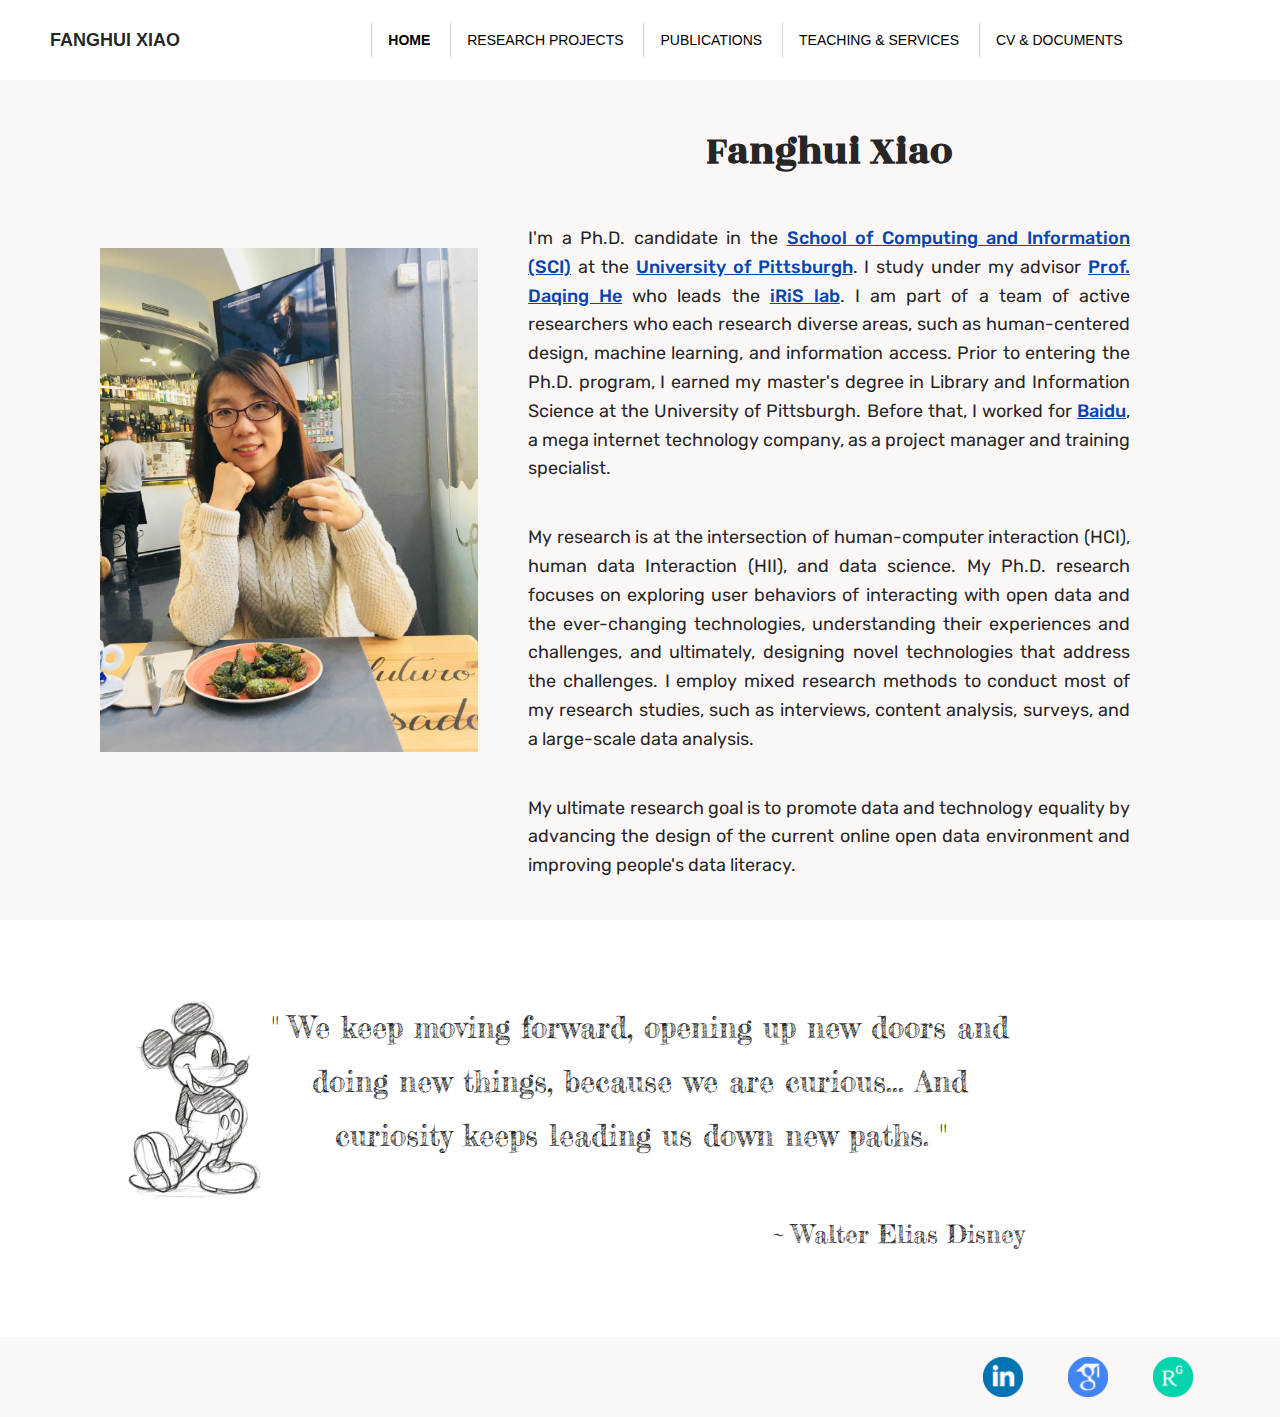
==== commit c44f29e6: "Version 1.6" ====
--- a/index.html
+++ b/index.html
@@ -36,8 +36,11 @@
                 <button id='publicationsBtn' class="mButton mdl-button mdl-js-button mdl-js-ripple-effect" onClick="jumpPage(this.id);">
                     Publications
                 </button>
+                <button id='teachingBtn' class="mButton mdl-button mdl-js-button mdl-js-ripple-effect" onClick="jumpPage(this.id);">
+                    Teaching & Services
+                </button>
                 <button id='cvBtn' class="mButton mdl-button mdl-js-button mdl-js-ripple-effect" onClick="jumpPage(this.id);">
-                    CV
+                    CV & Documents
                 </button>
             </div>
         </div>
@@ -51,16 +54,16 @@
                         <div class='introNameTxt'>Fanghui Xiao</div>
                         <div class='introTxt'>I'm a Ph.D. candidate in the <a style="color:#0645AD" href="https://www.sci.pitt.edu/">School of Computing and Information (SCI)</a> at the <a style="color:#0645AD" href="https://www.pitt.edu/">University of Pittsburgh</a>. I study under my advisor <a style="color:#0645AD" href="https://sites.pitt.edu/~dah44/">Prof. Daqing He</a> who leads the <a style="color:#0645AD" href="http://crystal.exp.sis.pitt.edu:8080/iris/">iRiS lab</a>. I am part of a team of active researchers who each research diverse areas, such as human-centered design, machine learning, and information access. Prior to entering the Ph.D. program, I earned my master's degree in Library and Information Science at the University of Pittsburgh. Before that, I worked for <a style="color:#0645AD" href="https://www.baidu.com/">Baidu</a>, a mega internet technology company, as a project manager and training specialist.</div>
                         <div class='introTxt'>My research is at the intersection of human-computer interaction (HCI), human data Interaction (HII), and data science. My Ph.D. research focuses on exploring user behaviors of interacting with open data and the ever-changing technologies, understanding their experiences and challenges, and ultimately, designing novel technologies that address the challenges. I employ mixed research methods to conduct most of my research studies, such as interviews, content analysis, surveys, and a large-scale data analysis.</div>
-                        <div class='introTxt'>I am passionate about working on research that aim to understand user insights and behaviors, to improve users' experience in diverse domains by means of novel designs, and finally, to cogently support the corresponding user and research communities.</div>
+                        <div class='introTxt'>My ultimate research goal is to promote data and technology equality by advancing the design of the current online open data environment and improving people's data literacy.</div>
                     </div>
                 </div>
             </div>
             <div id='mottoBx'>
                 <div id='mickyBx'>
-                    <img class='photo' src="css/images/micky.png"/>
+                    <img class='photo' src="css/images/micky1.png"/>
                 </div>
                 <div id='mottoTxt'>
-                    " We keep moving forward, opening up new doors and doing new things, because we are curious... And curiosity keeps leading us down new path. "
+                    " We keep moving forward, opening up new doors and doing new things, because we are curious... And curiosity keeps leading us down new paths. "
                 </div>
                 <div id='mottoName'>
                     ~ Walter Elias Disney
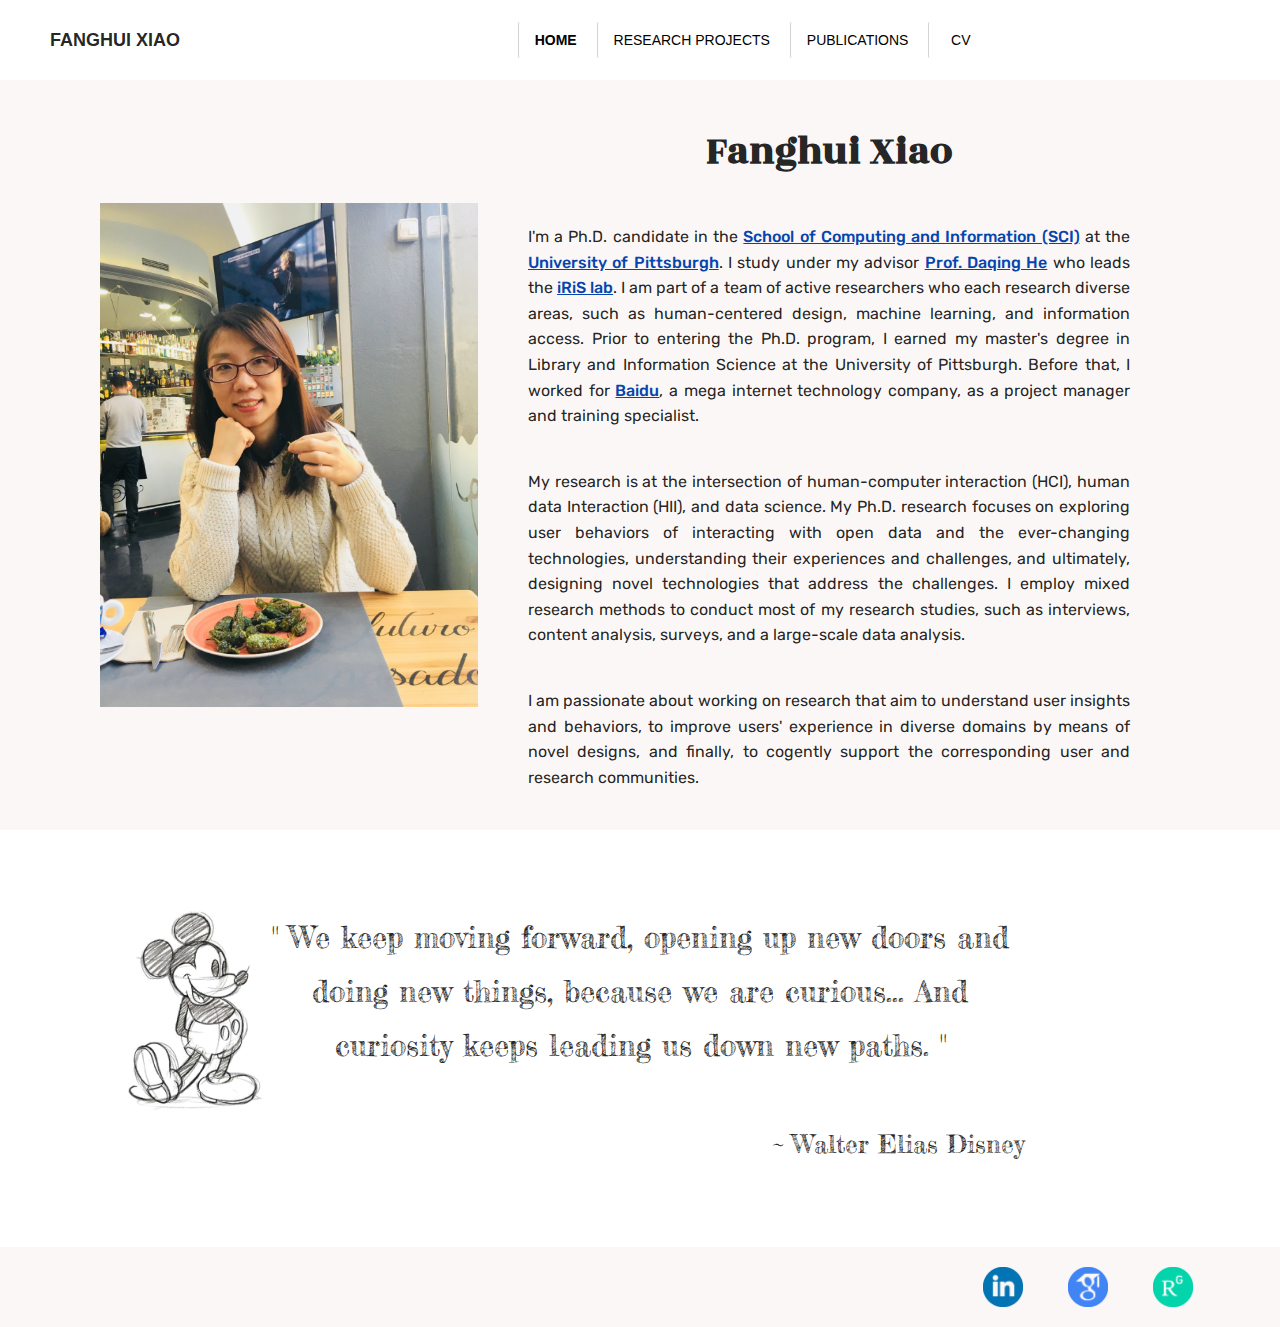
==== commit 1bc80a99: "Version 1.0" ====
--- a/index.html
+++ b/index.html
@@ -36,11 +36,8 @@
                 <button id='publicationsBtn' class="mButton mdl-button mdl-js-button mdl-js-ripple-effect" onClick="jumpPage(this.id);">
                     Publications
                 </button>
-                <button id='teachingBtn' class="mButton mdl-button mdl-js-button mdl-js-ripple-effect" onClick="jumpPage(this.id);">
-                    Teaching & Services
-                </button>
                 <button id='cvBtn' class="mButton mdl-button mdl-js-button mdl-js-ripple-effect" onClick="jumpPage(this.id);">
-                    CV & Documents
+                    CV
                 </button>
             </div>
         </div>
@@ -54,13 +51,13 @@
                         <div class='introNameTxt'>Fanghui Xiao</div>
                         <div class='introTxt'>I'm a Ph.D. candidate in the <a style="color:#0645AD" href="https://www.sci.pitt.edu/">School of Computing and Information (SCI)</a> at the <a style="color:#0645AD" href="https://www.pitt.edu/">University of Pittsburgh</a>. I study under my advisor <a style="color:#0645AD" href="https://sites.pitt.edu/~dah44/">Prof. Daqing He</a> who leads the <a style="color:#0645AD" href="http://crystal.exp.sis.pitt.edu:8080/iris/">iRiS lab</a>. I am part of a team of active researchers who each research diverse areas, such as human-centered design, machine learning, and information access. Prior to entering the Ph.D. program, I earned my master's degree in Library and Information Science at the University of Pittsburgh. Before that, I worked for <a style="color:#0645AD" href="https://www.baidu.com/">Baidu</a>, a mega internet technology company, as a project manager and training specialist.</div>
                         <div class='introTxt'>My research is at the intersection of human-computer interaction (HCI), human data Interaction (HII), and data science. My Ph.D. research focuses on exploring user behaviors of interacting with open data and the ever-changing technologies, understanding their experiences and challenges, and ultimately, designing novel technologies that address the challenges. I employ mixed research methods to conduct most of my research studies, such as interviews, content analysis, surveys, and a large-scale data analysis.</div>
-                        <div class='introTxt'>My ultimate research goal is to promote data and technology equality by advancing the design of the current online open data environment and improving people's data literacy.</div>
+                        <div class='introTxt'>I am passionate about working on research that aim to understand user insights and behaviors, to improve users' experience in diverse domains by means of novel designs, and finally, to cogently support the corresponding user and research communities.</div>
                     </div>
                 </div>
             </div>
             <div id='mottoBx'>
                 <div id='mickyBx'>
-                    <img class='photo' src="css/images/micky1.png"/>
+                    <img class='photo' src="css/images/micky.png"/>
                 </div>
                 <div id='mottoTxt'>
                     " We keep moving forward, opening up new doors and doing new things, because we are curious... And curiosity keeps leading us down new paths. "
--- a/css/homePage.css
+++ b/css/homePage.css
@@ -117,7 +117,7 @@
     margin-top: 40px;
     word-break: break-word;
     align-self: center;
-    font-size: 18px;
+    font-size: 16px;
     line-height: 1.6;
     font-family: 'Rubik', sans-serif;
     text-align: justify;
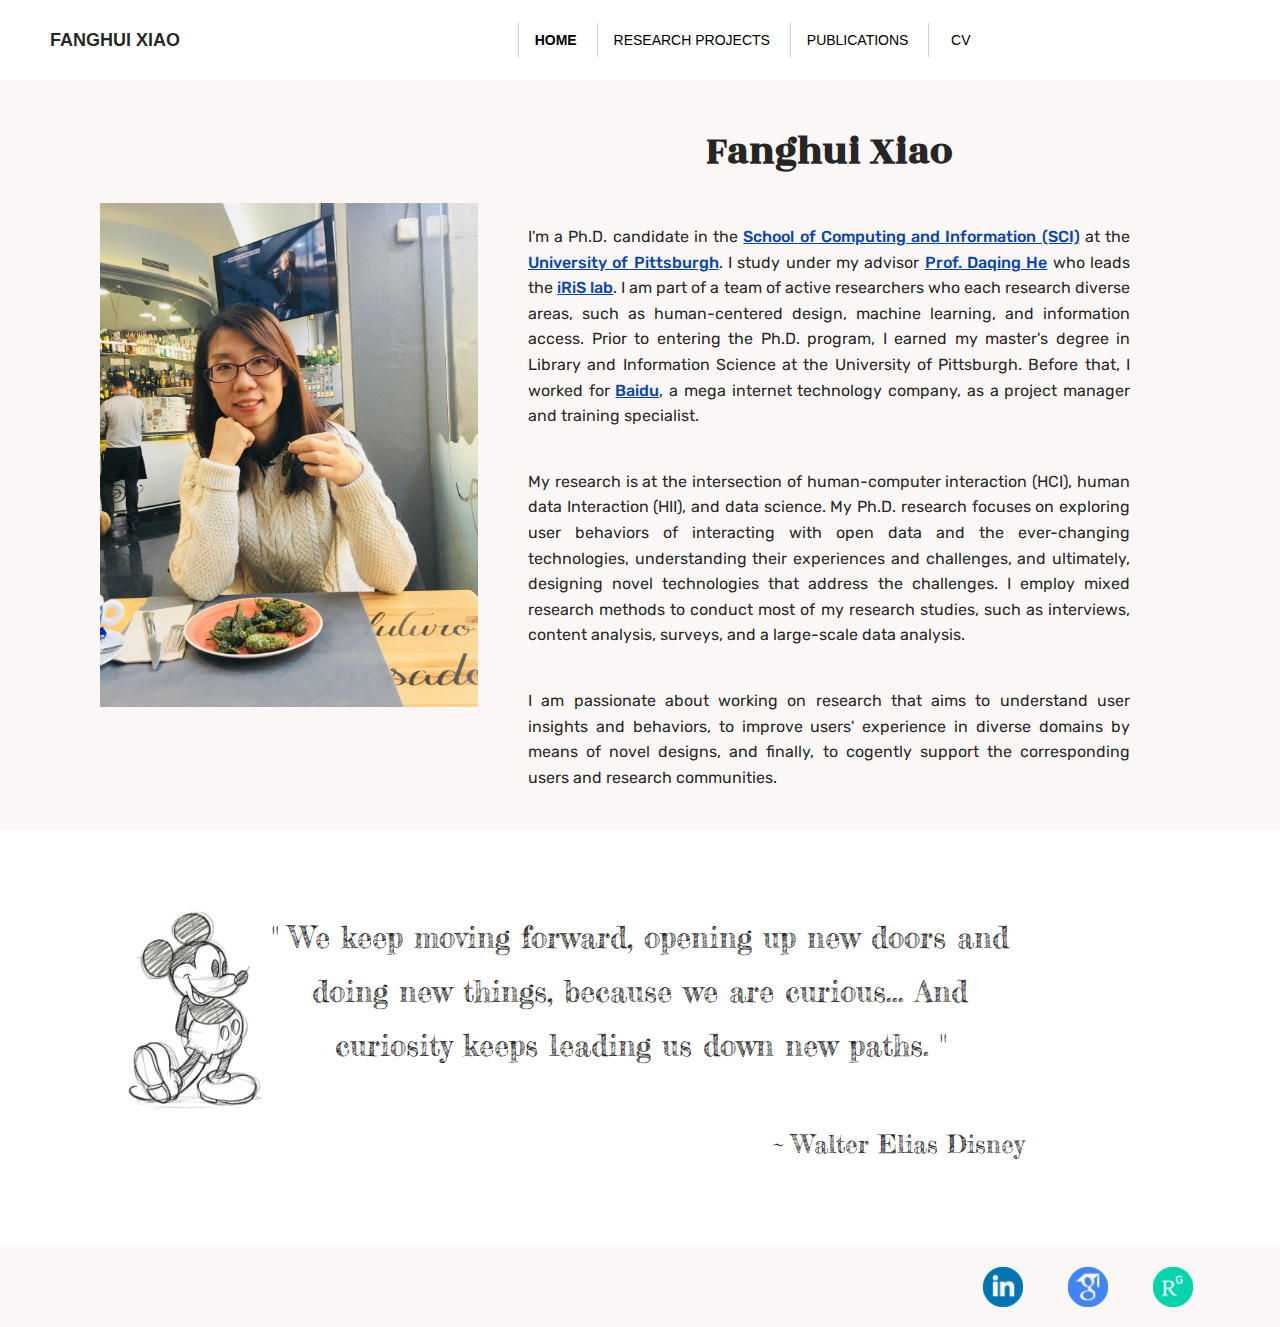
==== commit c1eb55ea: "Version 1.1" ====
--- a/index.html
+++ b/index.html
@@ -51,7 +51,7 @@
                         <div class='introNameTxt'>Fanghui Xiao</div>
                         <div class='introTxt'>I'm a Ph.D. candidate in the <a style="color:#0645AD" href="https://www.sci.pitt.edu/">School of Computing and Information (SCI)</a> at the <a style="color:#0645AD" href="https://www.pitt.edu/">University of Pittsburgh</a>. I study under my advisor <a style="color:#0645AD" href="https://sites.pitt.edu/~dah44/">Prof. Daqing He</a> who leads the <a style="color:#0645AD" href="http://crystal.exp.sis.pitt.edu:8080/iris/">iRiS lab</a>. I am part of a team of active researchers who each research diverse areas, such as human-centered design, machine learning, and information access. Prior to entering the Ph.D. program, I earned my master's degree in Library and Information Science at the University of Pittsburgh. Before that, I worked for <a style="color:#0645AD" href="https://www.baidu.com/">Baidu</a>, a mega internet technology company, as a project manager and training specialist.</div>
                         <div class='introTxt'>My research is at the intersection of human-computer interaction (HCI), human data Interaction (HII), and data science. My Ph.D. research focuses on exploring user behaviors of interacting with open data and the ever-changing technologies, understanding their experiences and challenges, and ultimately, designing novel technologies that address the challenges. I employ mixed research methods to conduct most of my research studies, such as interviews, content analysis, surveys, and a large-scale data analysis.</div>
-                        <div class='introTxt'>I am passionate about working on research that aim to understand user insights and behaviors, to improve users' experience in diverse domains by means of novel designs, and finally, to cogently support the corresponding user and research communities.</div>
+                        <div class='introTxt'>I am passionate about working on research that aims to understand user insights and behaviors, to improve users' experience in diverse domains by means of novel designs, and finally, to cogently support the corresponding users and research communities.</div>
                     </div>
                 </div>
             </div>
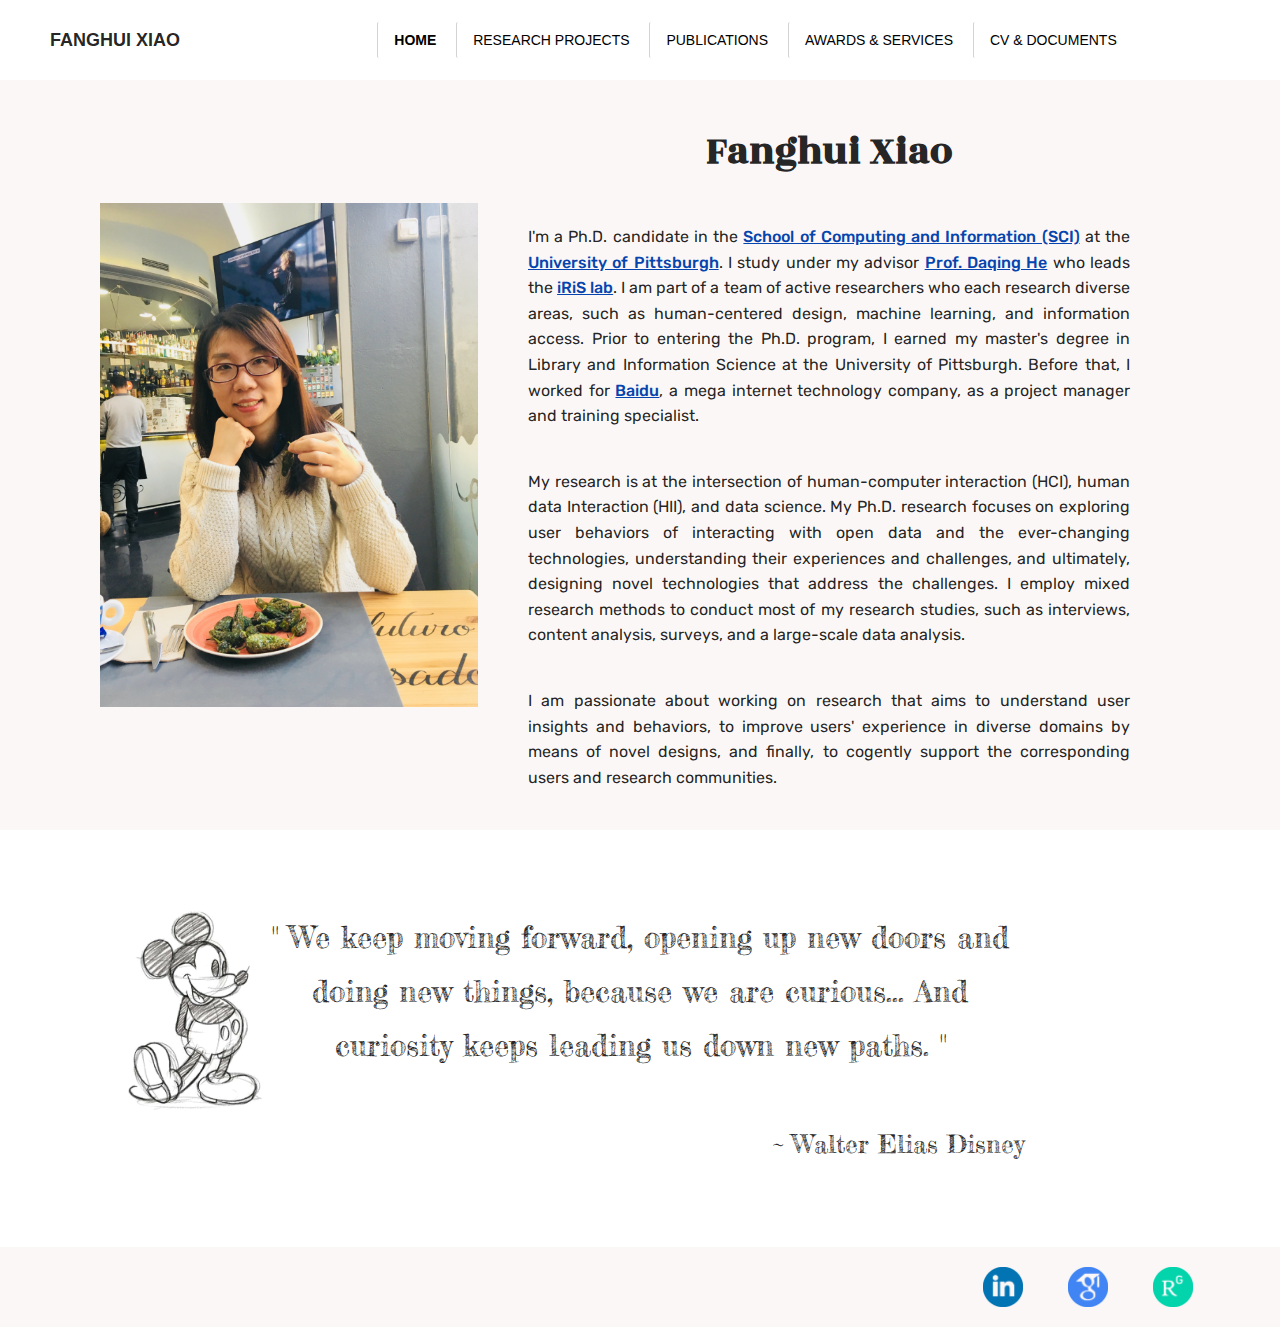
==== commit 344ed3cb: "version2.0" ====
--- a/index.html
+++ b/index.html
@@ -36,8 +36,11 @@
                 <button id='publicationsBtn' class="mButton mdl-button mdl-js-button mdl-js-ripple-effect" onClick="jumpPage(this.id);">
                     Publications
                 </button>
+                <button id='teachingBtn' class="mButton mdl-button mdl-js-button mdl-js-ripple-effect" onClick="jumpPage(this.id);">
+                    Awards & Services
+                </button>
                 <button id='cvBtn' class="mButton mdl-button mdl-js-button mdl-js-ripple-effect" onClick="jumpPage(this.id);">
-                    CV
+                    CV & Documents
                 </button>
             </div>
         </div>
@@ -57,7 +60,7 @@
             </div>
             <div id='mottoBx'>
                 <div id='mickyBx'>
-                    <img class='photo' src="css/images/micky.png"/>
+                    <img class='photo' src="css/images/micky1.png"/>
                 </div>
                 <div id='mottoTxt'>
                     " We keep moving forward, opening up new doors and doing new things, because we are curious... And curiosity keeps leading us down new paths. "
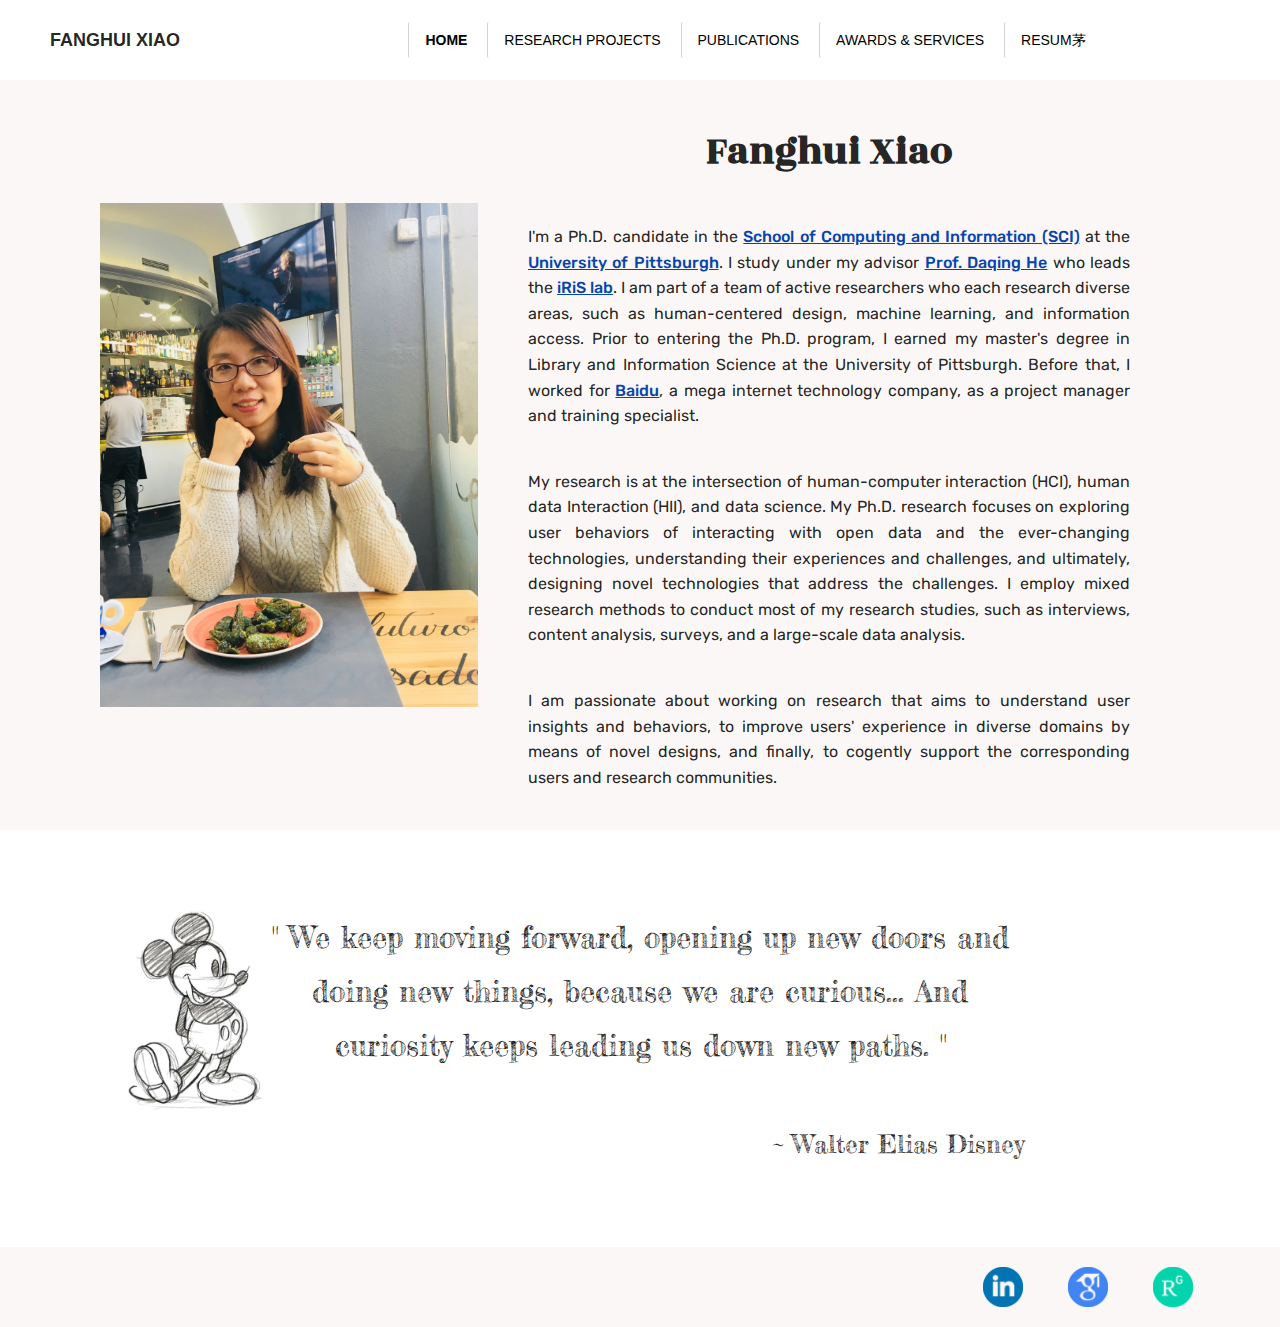
==== commit a0478d15: "version2.1" ====
--- a/index.html
+++ b/index.html
@@ -40,7 +40,7 @@
                     Awards & Services
                 </button>
                 <button id='cvBtn' class="mButton mdl-button mdl-js-button mdl-js-ripple-effect" onClick="jumpPage(this.id);">
-                    CV & Documents
+                    Resumé
                 </button>
             </div>
         </div>
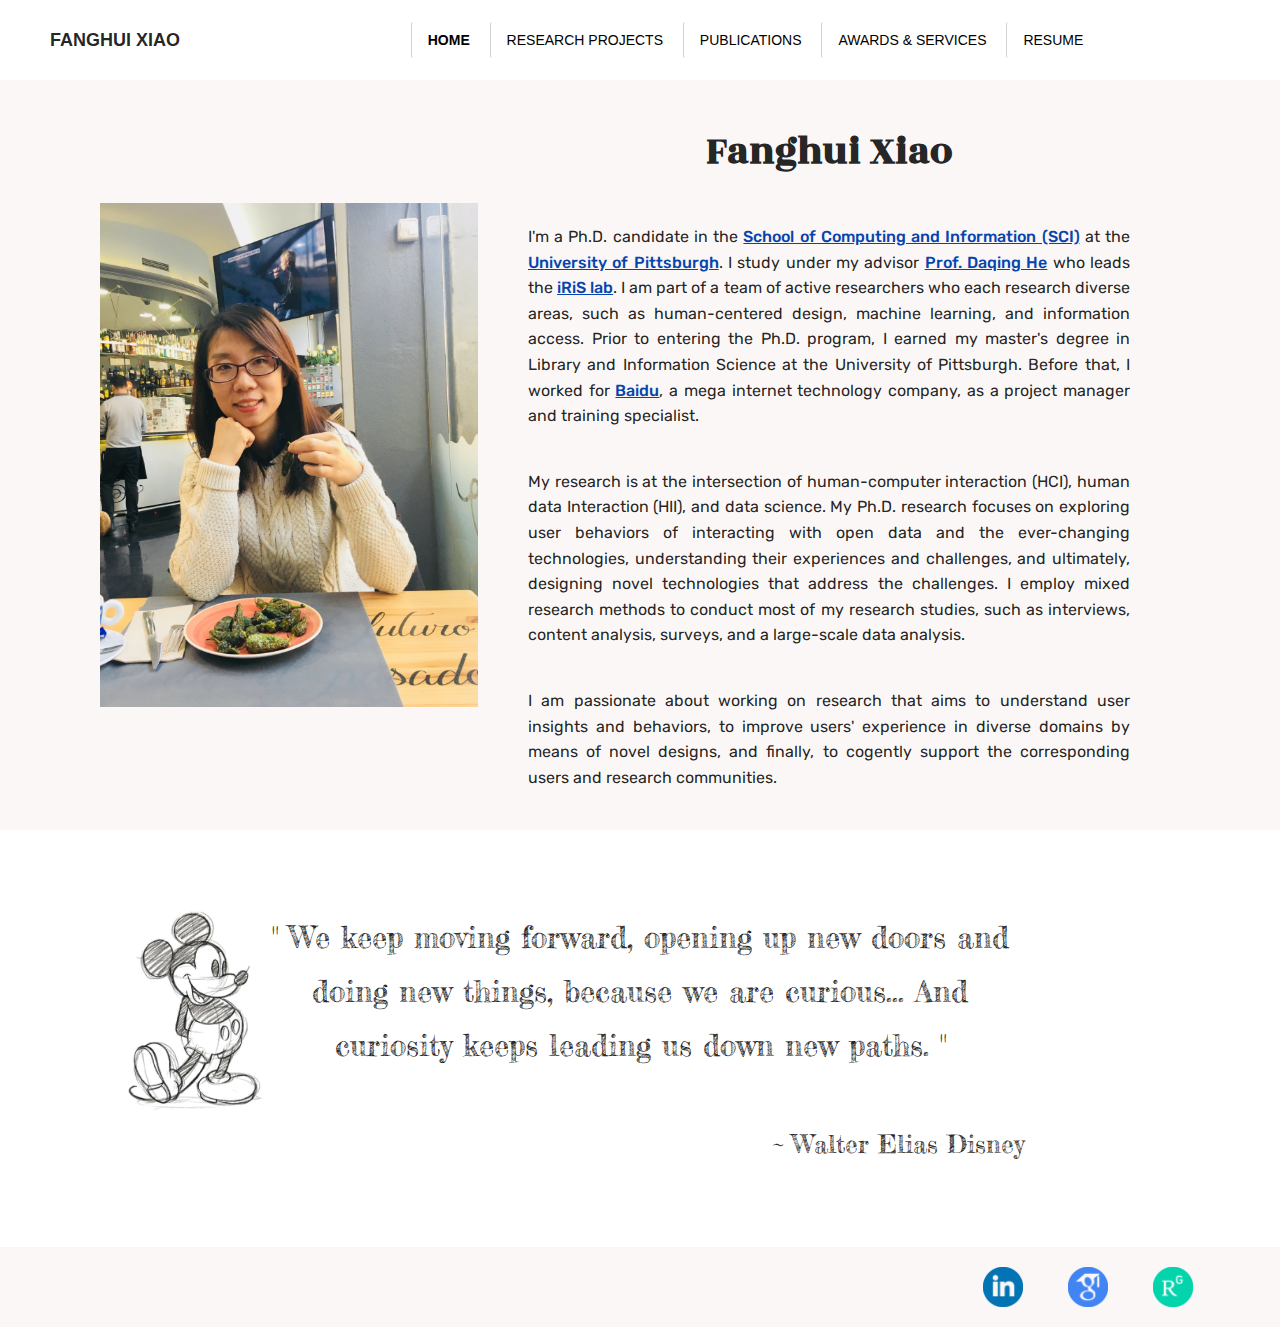
==== commit b598cc0d: "version2.4" ====
--- a/index.html
+++ b/index.html
@@ -40,7 +40,7 @@
                     Awards & Services
                 </button>
                 <button id='cvBtn' class="mButton mdl-button mdl-js-button mdl-js-ripple-effect" onClick="jumpPage(this.id);">
-                    Resumé
+                    Resume
                 </button>
             </div>
         </div>
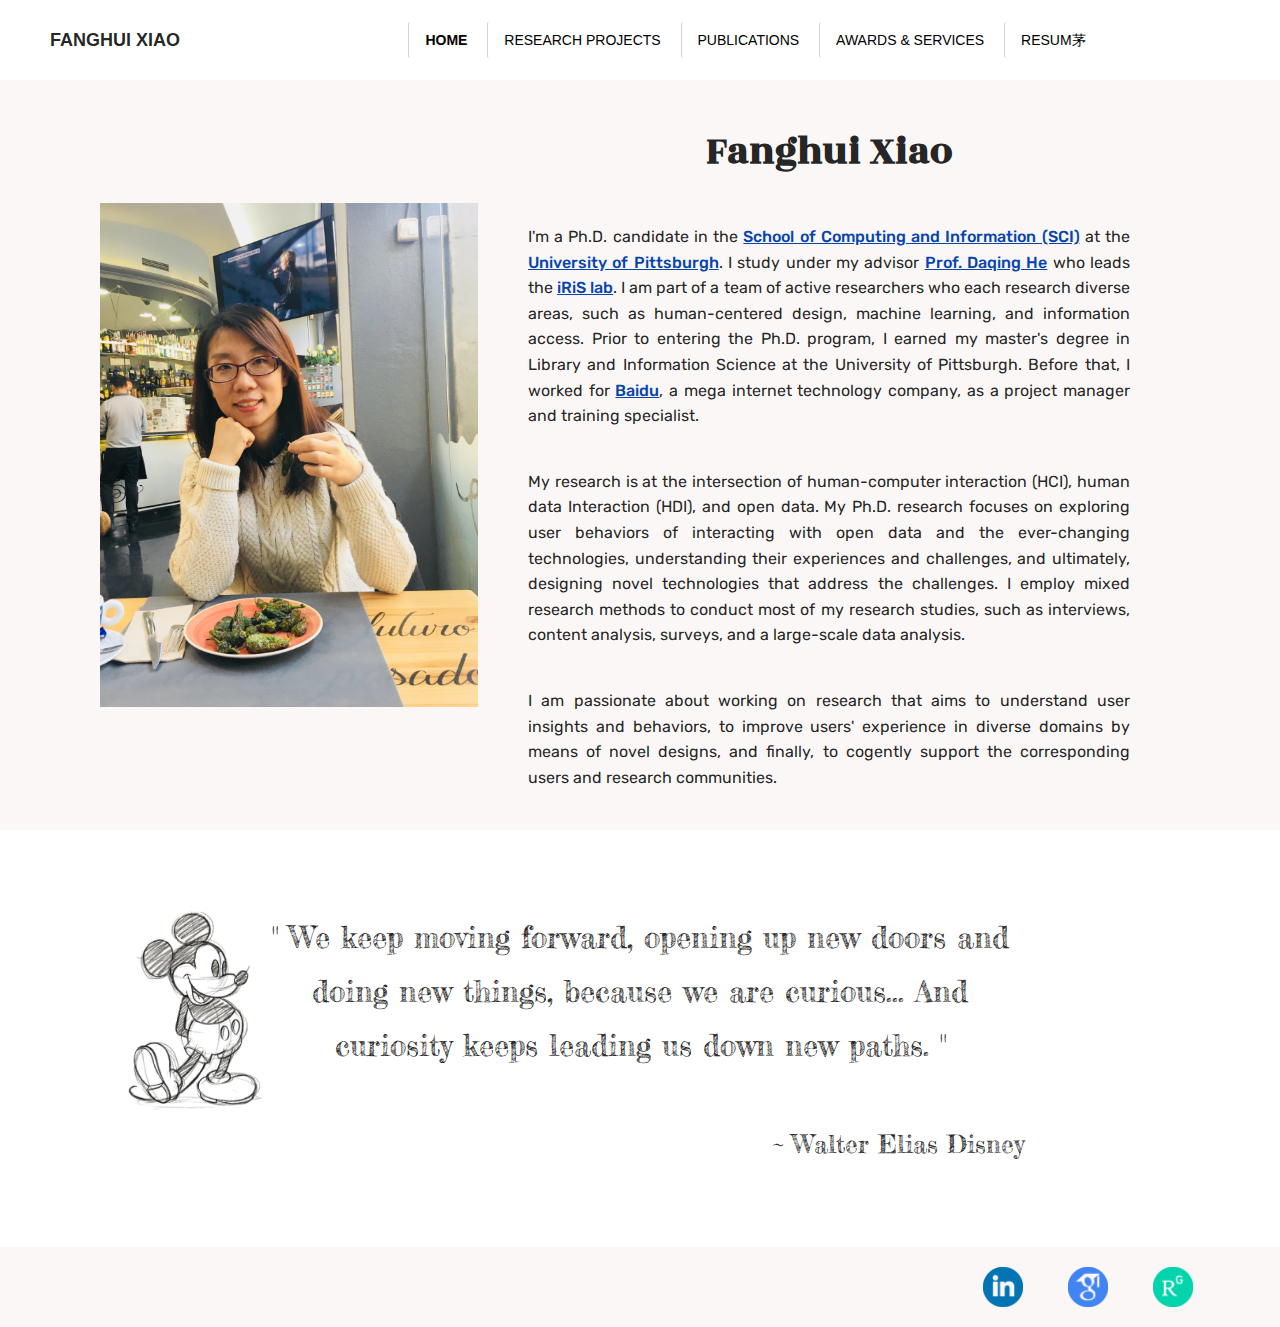
==== commit 14158189: "version2.6" ====
--- a/index.html
+++ b/index.html
@@ -40,7 +40,7 @@
                     Awards & Services
                 </button>
                 <button id='cvBtn' class="mButton mdl-button mdl-js-button mdl-js-ripple-effect" onClick="jumpPage(this.id);">
-                    Resume
+                    Resumé
                 </button>
             </div>
         </div>
@@ -53,7 +53,7 @@
                     <div id='introTxtBx'>
                         <div class='introNameTxt'>Fanghui Xiao</div>
                         <div class='introTxt'>I'm a Ph.D. candidate in the <a style="color:#0645AD" href="https://www.sci.pitt.edu/">School of Computing and Information (SCI)</a> at the <a style="color:#0645AD" href="https://www.pitt.edu/">University of Pittsburgh</a>. I study under my advisor <a style="color:#0645AD" href="https://sites.pitt.edu/~dah44/">Prof. Daqing He</a> who leads the <a style="color:#0645AD" href="http://crystal.exp.sis.pitt.edu:8080/iris/">iRiS lab</a>. I am part of a team of active researchers who each research diverse areas, such as human-centered design, machine learning, and information access. Prior to entering the Ph.D. program, I earned my master's degree in Library and Information Science at the University of Pittsburgh. Before that, I worked for <a style="color:#0645AD" href="https://www.baidu.com/">Baidu</a>, a mega internet technology company, as a project manager and training specialist.</div>
-                        <div class='introTxt'>My research is at the intersection of human-computer interaction (HCI), human data Interaction (HII), and data science. My Ph.D. research focuses on exploring user behaviors of interacting with open data and the ever-changing technologies, understanding their experiences and challenges, and ultimately, designing novel technologies that address the challenges. I employ mixed research methods to conduct most of my research studies, such as interviews, content analysis, surveys, and a large-scale data analysis.</div>
+                        <div class='introTxt'>My research is at the intersection of human-computer interaction (HCI), human data Interaction (HDI), and open data. My Ph.D. research focuses on exploring user behaviors of interacting with open data and the ever-changing technologies, understanding their experiences and challenges, and ultimately, designing novel technologies that address the challenges. I employ mixed research methods to conduct most of my research studies, such as interviews, content analysis, surveys, and a large-scale data analysis.</div>
                         <div class='introTxt'>I am passionate about working on research that aims to understand user insights and behaviors, to improve users' experience in diverse domains by means of novel designs, and finally, to cogently support the corresponding users and research communities.</div>
                     </div>
                 </div>
